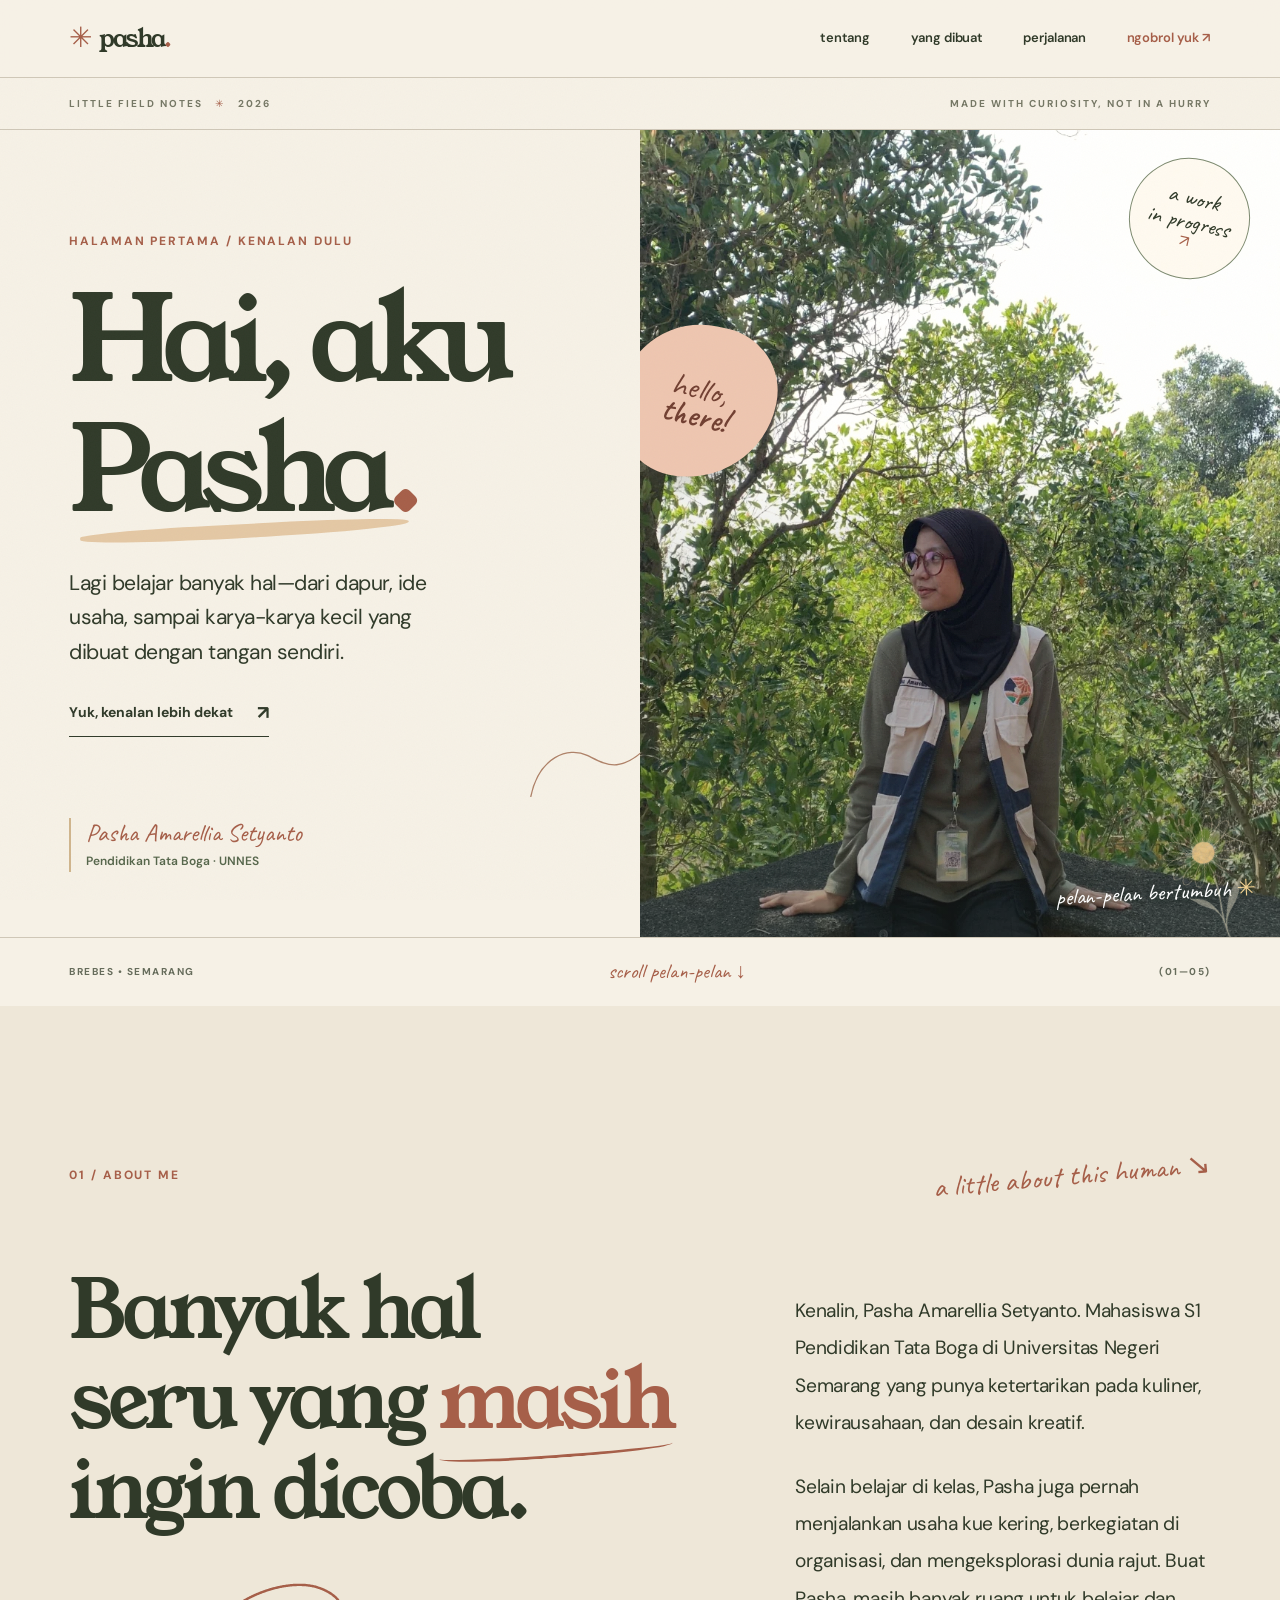
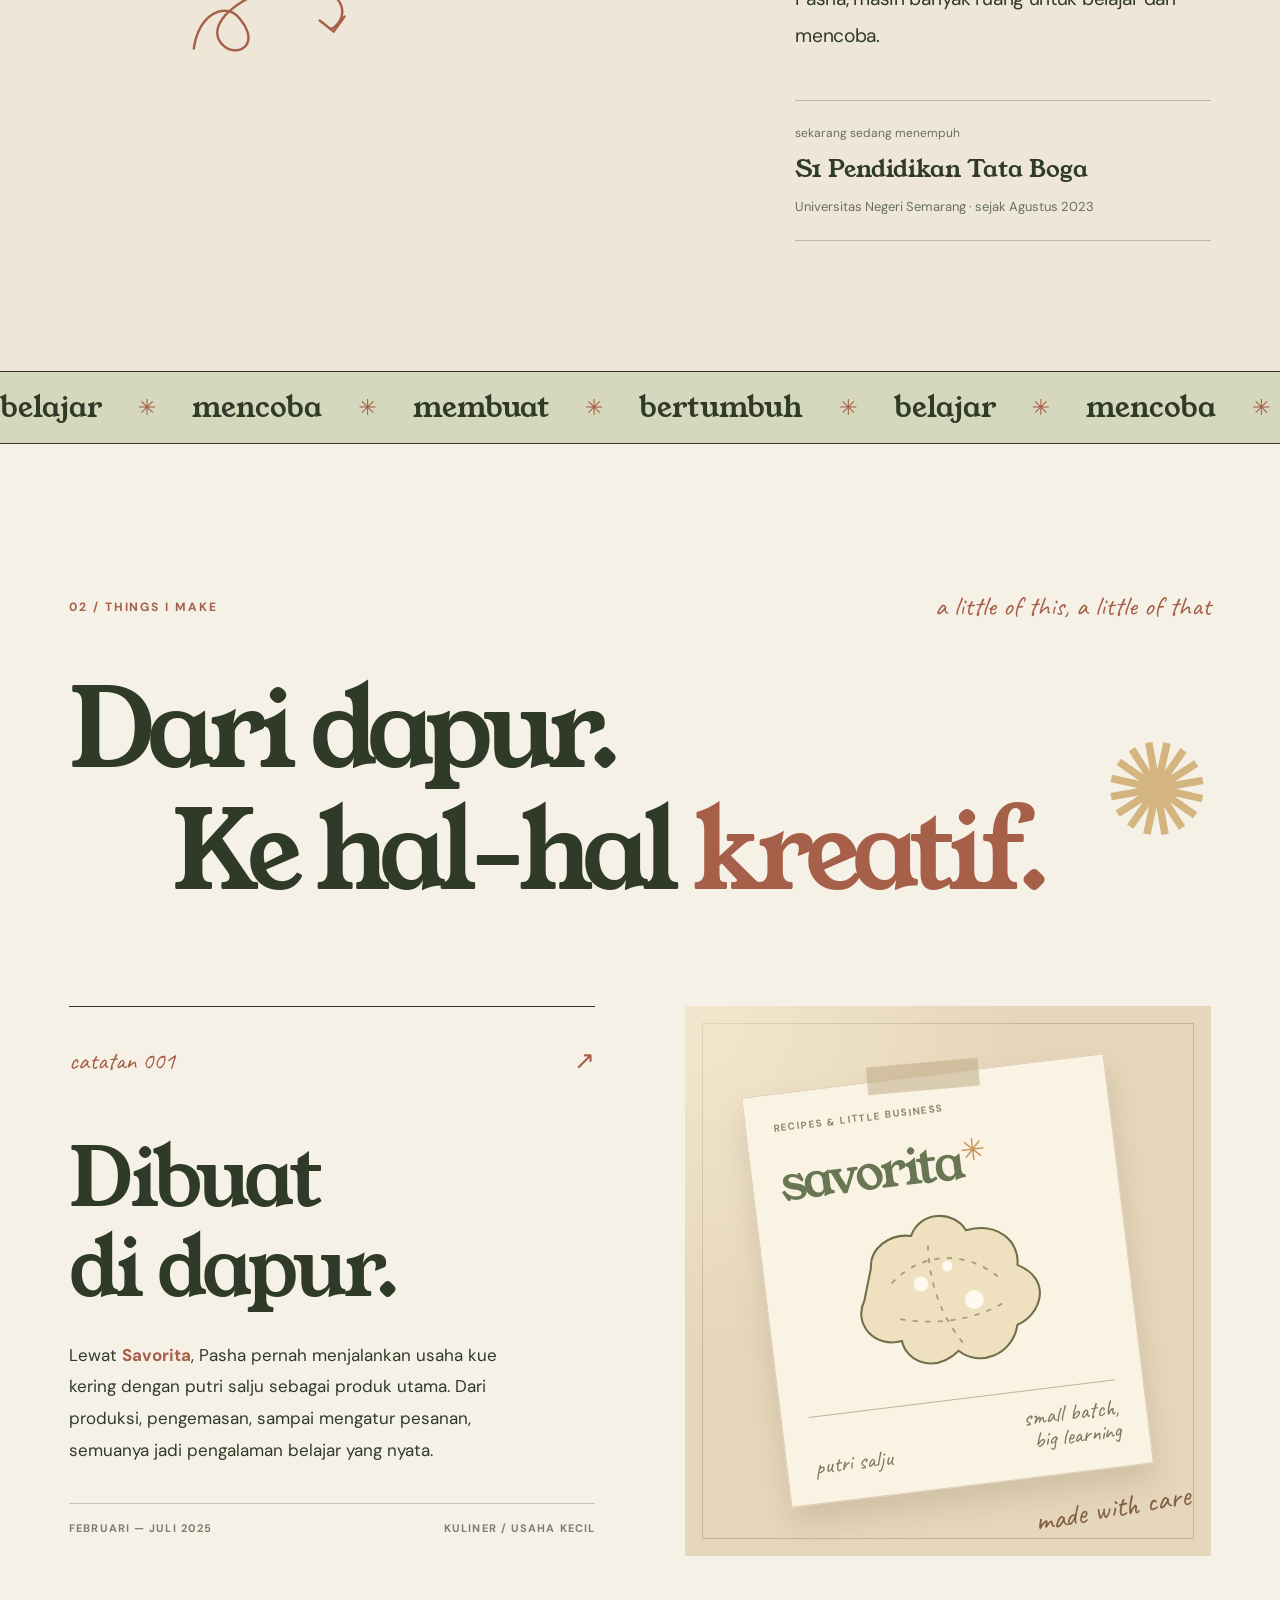
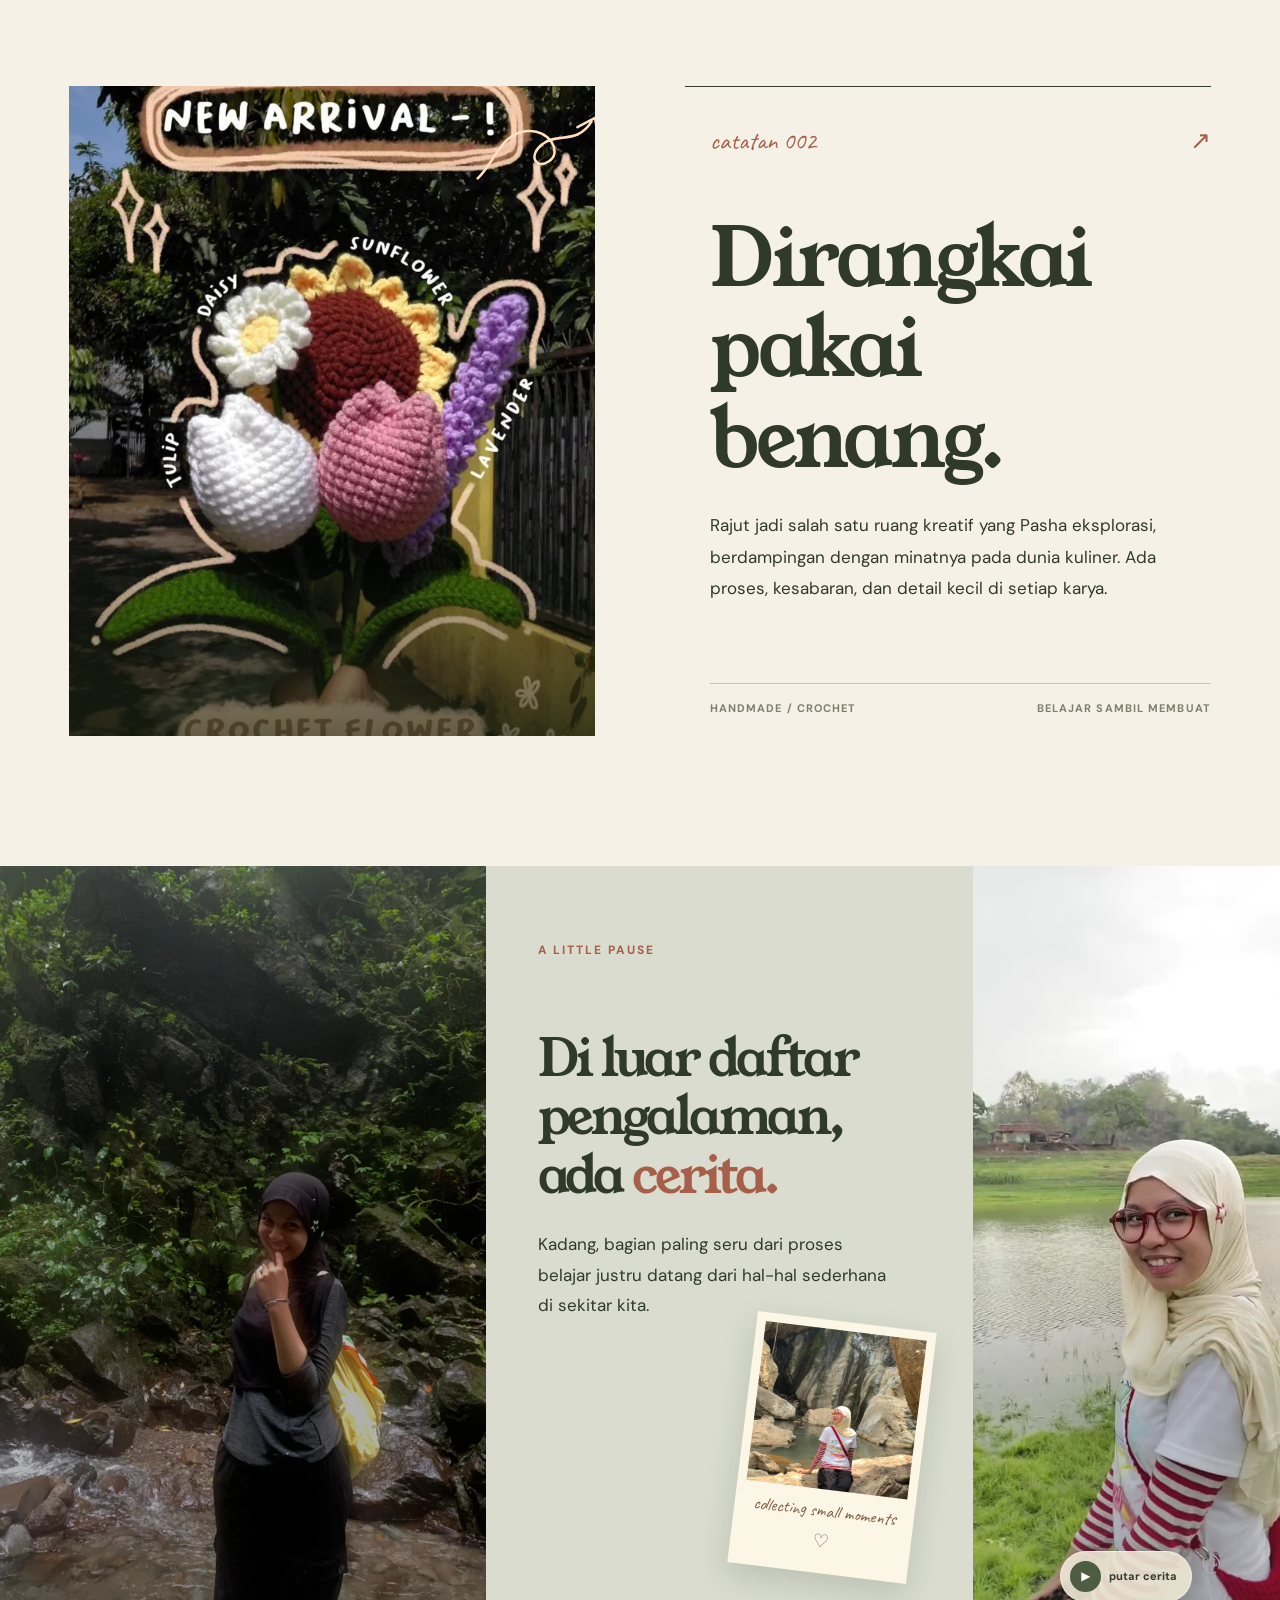
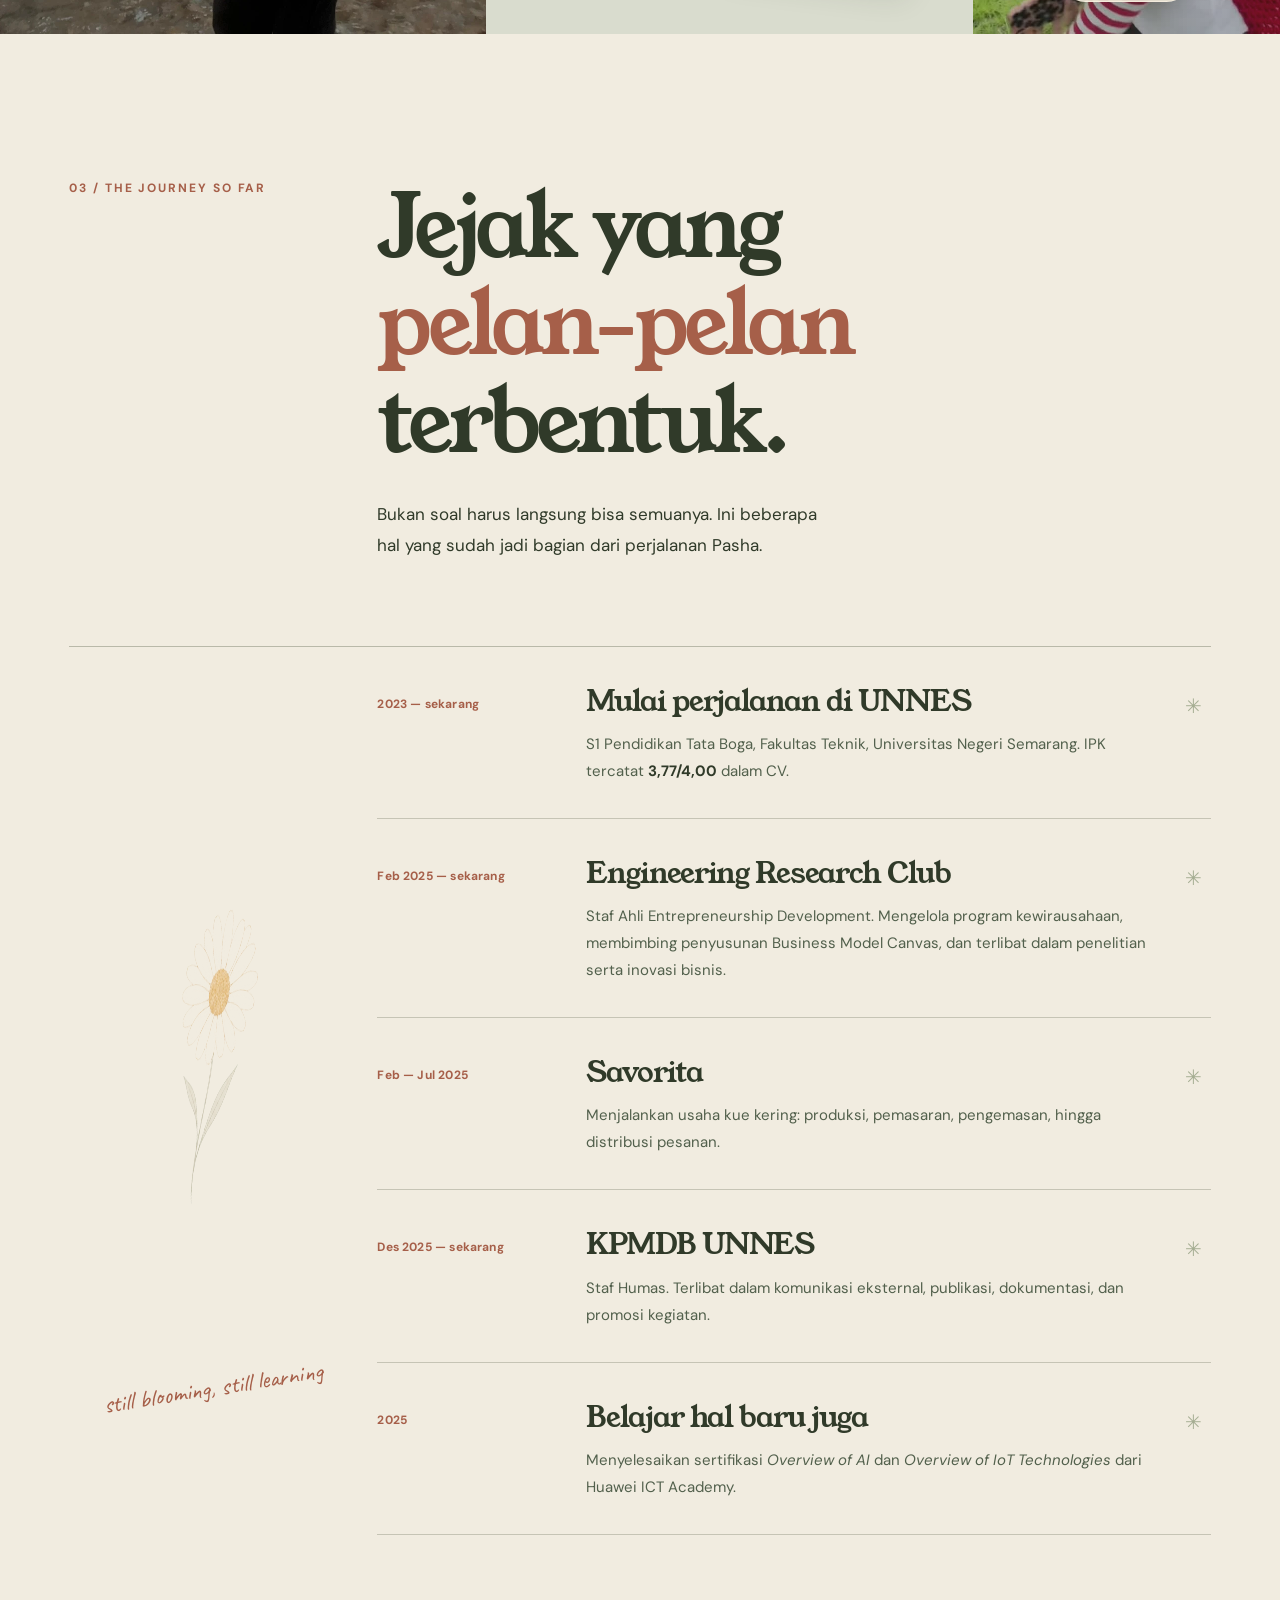
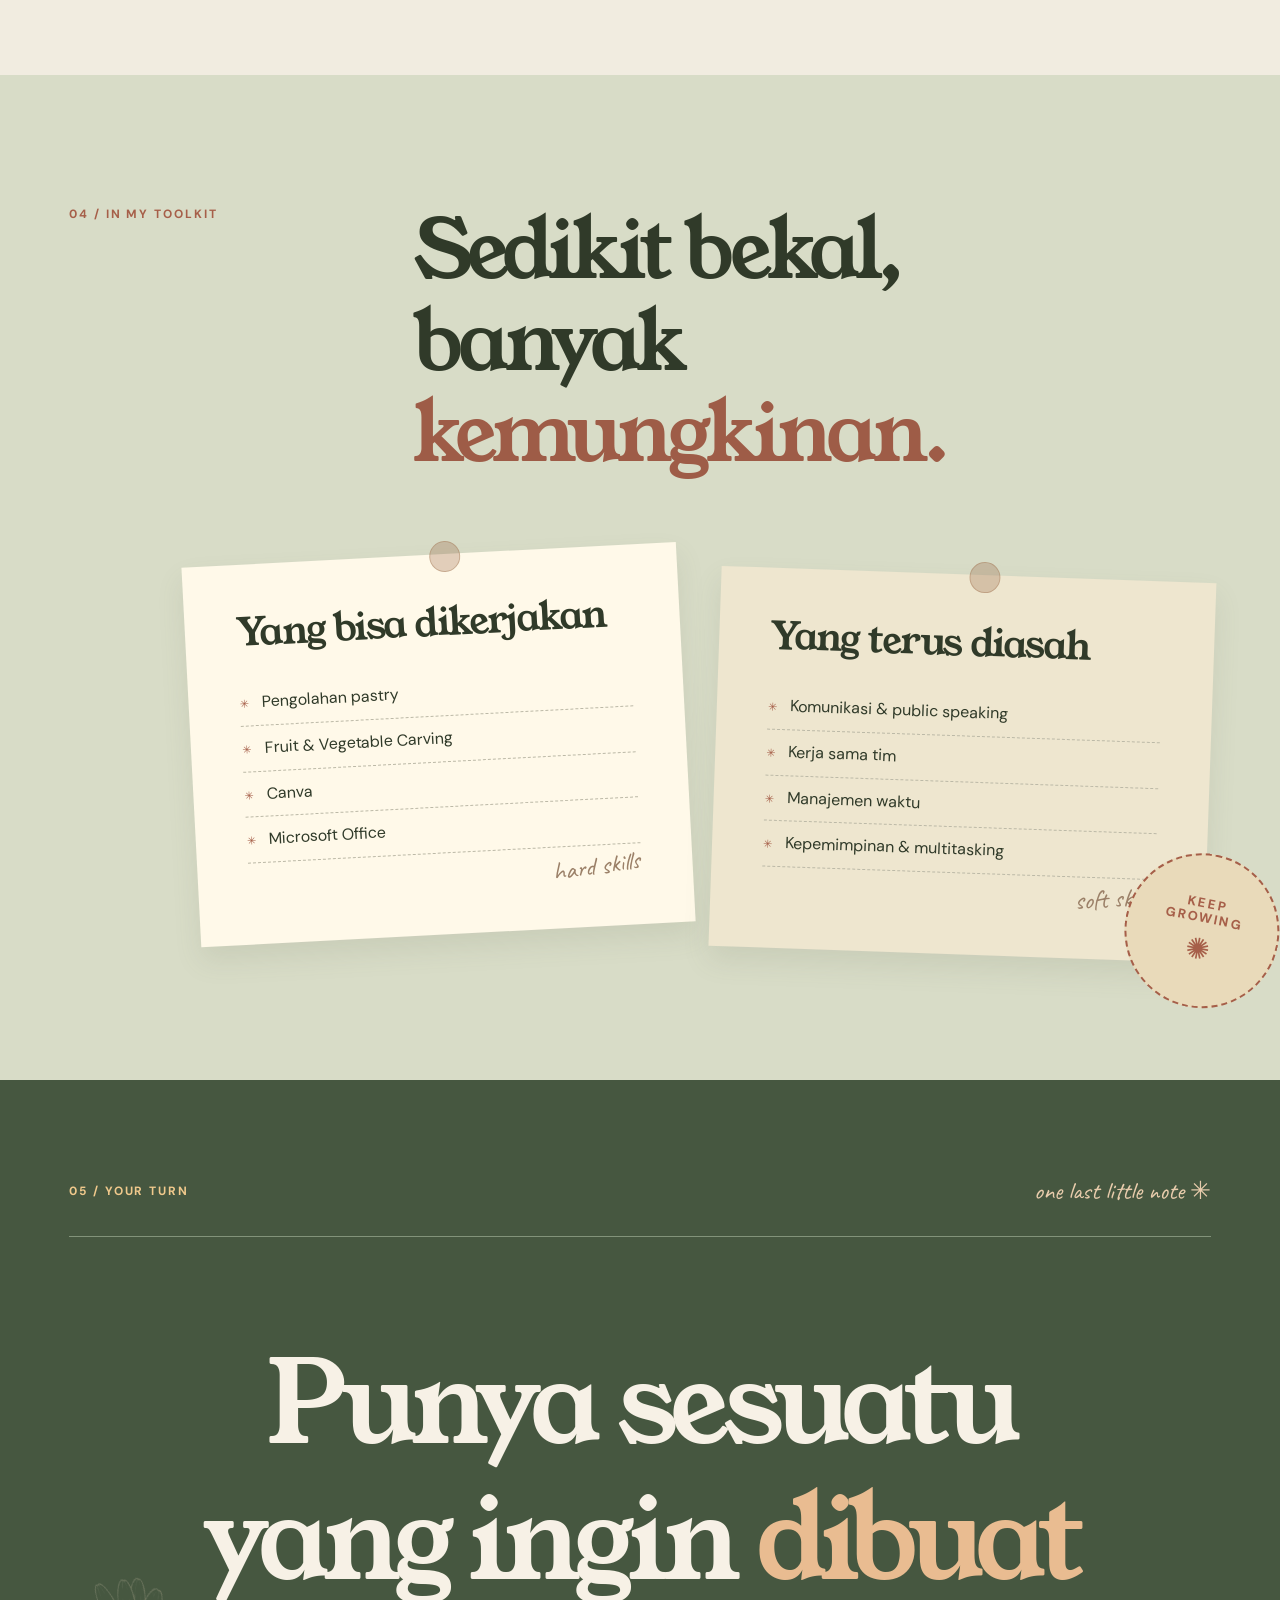
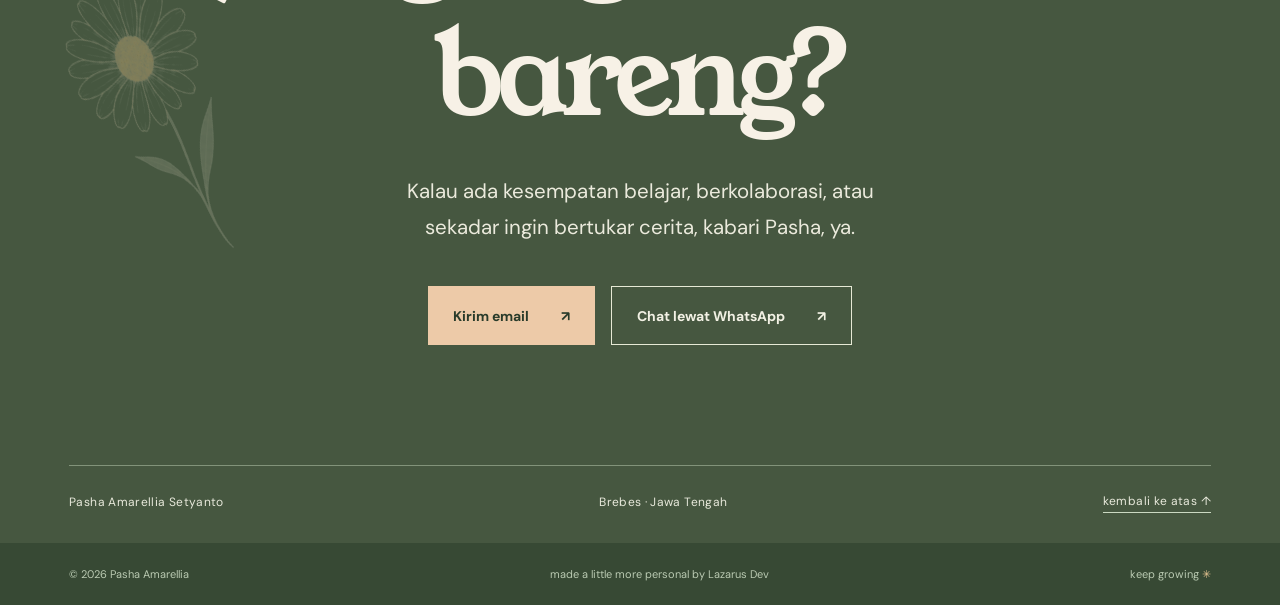
==== index.html @ 39514c0c "feat: Pasha botanical field-notes portfolio with authentic media" ====
<!doctype html>
<html lang="id">
<head>
  <meta charset="utf-8">
  <meta name="viewport" content="width=device-width, initial-scale=1">
  <meta name="theme-color" content="#f6f1e6">
  <meta name="description" content="Pasha Amarellia Setyanto — mahasiswa Pendidikan Tata Boga UNNES, suka mencoba hal baru di dapur, kewirausahaan, dan dunia kreatif. Sebuah portofolio yang tumbuh pelan-pelan.">
  <meta property="og:title" content="Pasha Amarellia — A Little Field Notes">
  <meta property="og:description" content="Catatan kecil dari dapur, benang rajut, dan hal-hal yang terus dipelajari.">
  <meta property="og:image" content="assets/pasha-portrait.webp">
  <title>Pasha Amarellia — A Little Field Notes</title>
  <link rel="icon" href="assets/favicon.svg" type="image/svg+xml">
  <link rel="preconnect" href="https://fonts.googleapis.com">
  <link rel="preconnect" href="https://fonts.gstatic.com" crossorigin>
  <link href="https://fonts.googleapis.com/css2?family=DM+Sans:wght@400;500;600;700&family=Young+Serif&family=Caveat:wght@400;500;600&display=swap" rel="stylesheet">
  <link rel="stylesheet" href="styles.css">
  <script src="app.js" defer></script>
</head>
<body>
  <a class="skip-link" href="#main">Langsung ke isi</a>
  <div class="grain" aria-hidden="true"></div>
  <header class="site-header" id="site-header">
    <a class="wordmark" href="#beranda" aria-label="Pasha Amarellia — ke bagian awal"><span class="wordmark-flower" aria-hidden="true">✳</span> pasha<span class="wordmark-period">.</span></a>
    <nav id="main-navigation" aria-label="Navigasi utama" class="main-nav">
      <a href="#tentang">tentang</a><a href="#karya">yang dibuat</a><a href="#perjalanan">perjalanan</a><a href="#kontak">ngobrol yuk <span aria-hidden="true">↗</span></a>
    </nav>
    <button class="menu-toggle" type="button" aria-label="Buka menu" aria-controls="main-navigation" aria-expanded="false"><span></span><span></span></button>
  </header>

  <main id="main">
    <section class="hero" id="beranda" data-lazarus-section="beranda" aria-labelledby="hero-title">
      <div class="hero-masthead"><span>little field notes <i class="star" aria-hidden="true">✳</i> 2026</span><span>made with curiosity, not in a hurry</span></div>
      <div class="hero-grid">
        <div class="hero-copy">
          <p class="eyebrow" data-lazarus-critical="intro label">halaman pertama / kenalan dulu</p>
          <h1 id="hero-title" data-lazarus-critical="nama Pasha">Hai, aku<br><span class="hero-name">Pasha<span class="hero-dot">.</span></span></h1>
          <p class="hero-lede" data-lazarus-critical="intro">Lagi belajar banyak hal—dari dapur, ide usaha, sampai karya-karya kecil yang dibuat dengan tangan sendiri.</p>
          <a class="text-arrow" href="#tentang">Yuk, kenalan lebih dekat <span aria-hidden="true">↗</span></a>
          <div class="hero-personal"><span class="hero-signature">Pasha Amarellia Setyanto</span><span class="hero-subtitle">Pendidikan Tata Boga · UNNES</span></div>
          <svg class="hero-swoop" viewBox="0 0 260 96" fill="none" aria-hidden="true"><path d="M8 68C45 3 103 1 131 28c27 26 47 55 120 15" stroke="currentColor" stroke-width="2.5" stroke-linecap="round"/><path d="m234 32 18 9-6 19" stroke="currentColor" stroke-width="2.5" stroke-linecap="round" stroke-linejoin="round"/></svg>
        </div>
        <div class="hero-visual">
          <div class="hero-paper-edge" aria-hidden="true"></div>
          <figure class="hero-photo-wrap" data-lazarus-decoration="hero photographic frame"><img class="hero-photo" src="assets/pasha-forest.webp" alt="Pasha berdiri di area hijau dengan tanaman di sekelilingnya" fetchpriority="high" width="864" height="1536"><figcaption>pelan-pelan bertumbuh <span aria-hidden="true">✳</span></figcaption></figure>
          <div class="photo-sticker" aria-hidden="true"><span>hello,</span><strong>there!</strong></div>
          <div class="hero-daisy" data-lazarus-decoration="hero daisy art"><img src="assets/daisy.webp" width="650" height="650" alt=""></div>
          <div class="hero-circle-note" aria-hidden="true">a work<br>in progress <span>↗</span></div>
        </div>
      </div>
      <div class="hero-bottom-line"><span>Brebes • Semarang</span><span>scroll pelan-pelan <span aria-hidden="true">↓</span></span><span>(01—05)</span></div>
    </section>

    <section class="intro-section" id="tentang" data-lazarus-section="tentang" aria-labelledby="intro-title">
      <div class="section-margin"><span class="side-tag">01 / about me</span><span class="hand-note">a little about this human <span aria-hidden="true">↘</span></span></div>
      <div class="intro-layout">
        <div class="intro-lead">
          <h2 id="intro-title" data-lazarus-critical="about headline">Banyak hal<br>seru yang <em>masih</em><br>ingin dicoba.</h2>
          <div class="intro-doodle" aria-hidden="true"><svg viewBox="0 0 195 125"><path d="M18 87C28 48 60 40 72 59c24 36-13 46-24 24C31 49 124 14 167 38c33 18 19 42 5 46" fill="none" stroke="currentColor" stroke-width="2.7" stroke-linecap="round" stroke-dasharray="1 0"/><path d="m161 73 14 14 14-15" fill="none" stroke="currentColor" stroke-width="2.7" stroke-linecap="round"/></svg></div>
        </div>
        <div class="intro-article" data-lazarus-critical="about description"><p>Kenalin, Pasha Amarellia Setyanto. Mahasiswa S1 Pendidikan Tata Boga di Universitas Negeri Semarang yang punya ketertarikan pada kuliner, kewirausahaan, dan desain kreatif.</p><p>Selain belajar di kelas, Pasha juga pernah menjalankan usaha kue kering, berkegiatan di organisasi, dan mengeksplorasi dunia rajut. Buat Pasha, masih banyak ruang untuk belajar dan mencoba.</p><div class="intro-aside"><span>sekarang sedang menempuh</span><strong>S1 Pendidikan Tata Boga</strong><small>Universitas Negeri Semarang · sejak Agustus 2023</small></div></div>
      </div>
      <div class="ticker" aria-hidden="true"><div class="ticker-track"><span>belajar</span><i>✳</i><span>mencoba</span><i>✳</i><span>membuat</span><i>✳</i><span>bertumbuh</span><i>✳</i><span>belajar</span><i>✳</i><span>mencoba</span><i>✳</i><span>membuat</span><i>✳</i><span>bertumbuh</span><i>✳</i></div></div>
    </section>

    <section class="work-section" id="karya" data-lazarus-section="karya" aria-labelledby="work-heading">
      <div class="work-top"><span class="side-tag">02 / things I make</span><p class="work-kicker">a little of this, a little of that</p></div>
      <div class="work-heading-grid"><h2 id="work-heading" data-lazarus-critical="work headline">Dari dapur.<br><span class="to-craft">Ke hal-hal <em>kreatif.</em></span></h2><span class="work-star" aria-hidden="true">✺</span></div>
      <div class="projects">
        <article class="project project-pastry">
          <div class="project-story"><span class="project-kicker">catatan 001 <span aria-hidden="true">↗</span></span><h3>Dibuat<br>di dapur.</h3><p>Lewat <strong>Savorita</strong>, Pasha pernah menjalankan usaha kue kering dengan putri salju sebagai produk utama. Dari produksi, pengemasan, sampai mengatur pesanan, semuanya jadi pengalaman belajar yang nyata.</p><div class="project-meta"><span>Februari — Juli 2025</span><span>Kuliner / usaha kecil</span></div></div>
          <div class="pastry-art" role="img" aria-label="Ilustrasi editorial berupa sketsa kemasan kue dan catatan proses Savorita">
            <div class="paper-scrap"><span class="scrap-label">RECIPES & LITTLE BUSINESS</span><strong>savorita<span>✳</span></strong><div class="scrap-sketch" aria-hidden="true"><svg viewBox="0 0 240 170"><path d="M48 47c1-19 22-31 42-26 11-23 44-20 53 1 31-5 50 17 45 39 32 18 17 50-7 57-8 29-42 36-59 18-25 19-51 5-53-16-26 4-45-21-31-43Z" fill="#efe1bf" stroke="#706f4b" stroke-width="2"/><path d="M66 64c27-24 73-28 107 11M70 99c37 11 77 9 105-6M105 32c-3 31 2 65 22 97" fill="none" stroke="#a59b78" stroke-width="1.7" stroke-dasharray="5 7"/><circle cx="94" cy="68" r="7" fill="#fff9ee"/><circle cx="143" cy="89" r="9" fill="#fff9ee"/><circle cx="121" cy="54" r="5" fill="#fff9ee"/></svg></div><div class="scrap-bottom"><span>putri salju</span><span>small batch,<br>big learning</span></div></div>
            <span class="pastry-hand" aria-hidden="true">made with care</span>
          </div>
        </article>

        <article class="project project-crochet">
          <div class="crochet-scene"><figure><img loading="lazy" src="assets/crochet-bouquet.webp" width="864" height="1536" alt="Buket rajut bunga matahari, tulip, daisy, dan lavender"><figcaption>bunga yang dirajut, bukan dipetik <span aria-hidden="true">✿</span></figcaption></figure><div class="crochet-doodle" aria-hidden="true"><svg viewBox="0 0 160 135"><path d="M16 114c16-23 15-58 46-67 24-8 47 16 32 30-13 13-26-2-11-19 14-17 40-7 51-38" stroke="currentColor" stroke-width="3" stroke-linecap="round" fill="none"/><path d="m119 30 18-15 9 22" stroke="currentColor" stroke-width="3" stroke-linecap="round" fill="none"/></svg></div></div>
          <div class="project-story crochet-story"><span class="project-kicker">catatan 002 <span aria-hidden="true">↗</span></span><h3>Dirangkai<br>pakai benang.</h3><p>Rajut jadi salah satu ruang kreatif yang Pasha eksplorasi, berdampingan dengan minatnya pada dunia kuliner. Ada proses, kesabaran, dan detail kecil di setiap karya.</p><div class="project-meta"><span>Handmade / crochet</span><span>Belajar sambil membuat</span></div></div>
        </article>
      </div>
    </section>

    <section class="moments-section" id="momen" data-lazarus-section="momen" aria-labelledby="moments-title">
      <div class="moment-picture"><img loading="lazy" src="assets/pasha-river.webp" width="1152" height="1536" alt="Pasha duduk di batang pohon di antara bebatuan dan aliran air"></div>
      <div class="moment-note"><span class="side-tag">a little pause</span><h2 id="moments-title" data-lazarus-critical="moments title">Di luar daftar<br>pengalaman,<br>ada <em>cerita.</em></h2><p>Kadang, bagian paling seru dari proses belajar justru datang dari hal-hal sederhana di sekitar kita.</p><div class="moment-polaroid"><img loading="lazy" src="assets/pasha-nature.webp" width="864" height="1536" alt="Pasha duduk di dekat bebatuan dan sungai"><span>collecting small moments ♡</span></div></div>
      <div class="moment-video" data-lazarus-decoration="video montage"><video id="nature-video" muted loop playsinline preload="none" poster="assets/field-notes-poster.jpg" aria-label="Cuplikan video Pasha berjalan di area hijau dekat air"><source src="assets/field-notes.mp4" type="video/mp4">Browser tidak mendukung video.</video><button type="button" class="video-toggle" id="video-toggle" aria-pressed="false"><span class="video-toggle-icon" aria-hidden="true">▶</span><span class="video-toggle-label">putar cerita</span></button></div>
    </section>

    <section class="journey-section" id="perjalanan" data-lazarus-section="perjalanan" aria-labelledby="journey-heading">
      <div class="journey-heading"><span class="side-tag">03 / the journey so far</span><div><h2 id="journey-heading" data-lazarus-critical="journey title">Jejak yang<br><em>pelan-pelan</em> terbentuk.</h2><p>Bukan soal harus langsung bisa semuanya. Ini beberapa hal yang sudah jadi bagian dari perjalanan Pasha.</p></div></div>
      <div class="journey-layout"><aside class="journey-aside"><div class="journey-flower"><img src="assets/daisy.webp" loading="lazy" alt="" width="650" height="650"></div><span class="hand-note">still blooming, still learning</span></aside><div class="journey-ledger">
        <article class="ledger-row"><span class="ledger-when">2023 — sekarang</span><div><h3>Mulai perjalanan di UNNES</h3><p>S1 Pendidikan Tata Boga, Fakultas Teknik, Universitas Negeri Semarang. IPK tercatat <strong>3,77/4,00</strong> dalam CV.</p></div><span class="ledger-mark" aria-hidden="true">✳</span></article>
        <article class="ledger-row"><span class="ledger-when">Feb 2025 — sekarang</span><div><h3>Engineering Research Club</h3><p>Staf Ahli Entrepreneurship Development. Mengelola program kewirausahaan, membimbing penyusunan Business Model Canvas, dan terlibat dalam penelitian serta inovasi bisnis.</p></div><span class="ledger-mark" aria-hidden="true">✳</span></article>
        <article class="ledger-row"><span class="ledger-when">Feb — Jul 2025</span><div><h3>Savorita</h3><p>Menjalankan usaha kue kering: produksi, pemasaran, pengemasan, hingga distribusi pesanan.</p></div><span class="ledger-mark" aria-hidden="true">✳</span></article>
        <article class="ledger-row"><span class="ledger-when">Des 2025 — sekarang</span><div><h3>KPMDB UNNES</h3><p>Staf Humas. Terlibat dalam komunikasi eksternal, publikasi, dokumentasi, dan promosi kegiatan.</p></div><span class="ledger-mark" aria-hidden="true">✳</span></article>
        <article class="ledger-row"><span class="ledger-when">2025</span><div><h3>Belajar hal baru juga</h3><p>Menyelesaikan sertifikasi <em>Overview of AI</em> dan <em>Overview of IoT Technologies</em> dari Huawei ICT Academy.</p></div><span class="ledger-mark" aria-hidden="true">✳</span></article>
      </div></div>
    </section>

    <section class="skills-section" id="kemampuan" data-lazarus-section="kemampuan" aria-labelledby="skills-title"><div class="skills-inner"><div class="skills-header"><span class="side-tag">04 / in my toolkit</span><h2 id="skills-title" data-lazarus-critical="skills title">Sedikit bekal,<br>banyak <em>kemungkinan.</em></h2></div><div class="skills-grid"><div class="skills-sheet skills-sheet-left"><span class="sheet-pin" aria-hidden="true"></span><h3>Yang bisa dikerjakan</h3><ul><li>Pengolahan pastry</li><li>Fruit &amp; Vegetable Carving</li><li>Canva</li><li>Microsoft Office</li></ul><span class="sheet-foot">hard skills</span></div><div class="skills-sheet skills-sheet-right"><span class="sheet-pin" aria-hidden="true"></span><h3>Yang terus diasah</h3><ul><li>Komunikasi &amp; public speaking</li><li>Kerja sama tim</li><li>Manajemen waktu</li><li>Kepemimpinan &amp; multitasking</li></ul><span class="sheet-foot">soft skills</span></div><div class="skills-stamp" aria-hidden="true"><span>KEEP</span><span>GROWING</span><i>✺</i></div></div></div></section>

    <section class="contact-section" id="kontak" data-lazarus-section="kontak" aria-labelledby="contact-title"><div class="contact-inner"><div class="contact-top"><span class="side-tag">05 / your turn</span><span>one last little note <span aria-hidden="true">✳</span></span></div><div class="contact-content"><div class="contact-flower" aria-hidden="true"><img src="assets/daisy.webp" loading="lazy" width="650" height="650" alt=""></div><h2 id="contact-title" data-lazarus-critical="contact title">Punya sesuatu<br>yang ingin <em>dibuat</em><br>bareng?</h2><p>Kalau ada kesempatan belajar, berkolaborasi, atau sekadar ingin bertukar cerita, kabari Pasha, ya.</p><div class="contact-actions"><a class="contact-primary" href="mailto:pashasetyanto@gmail.com?subject=Halo%20Pasha%2C%20yuk%20ngobrol">Kirim email <span aria-hidden="true">↗</span></a><a class="contact-secondary" href="https://wa.me/6283878898223" target="_blank" rel="noopener noreferrer">Chat lewat WhatsApp <span aria-hidden="true">↗</span></a></div></div><div class="contact-bottom"><span>Pasha Amarellia Setyanto</span><span>Brebes · Jawa Tengah</span><a href="#beranda">kembali ke atas ↑</a></div></div></section>
  </main>
  <footer class="site-footer"><span>© 2026 Pasha Amarellia</span><span>made a little more personal by Lazarus Dev</span><span>keep growing <span aria-hidden="true">✳</span></span></footer>
</body>
</html>
---- styles.css ----
:root{--paper:#f6f1e6;--paper-2:#eee5d6;--paper-3:#e5dcc9;--ink:#303a29;--olive:#56664b;--light-olive:#879879;--rust:#a65f49;--blush:#eec6b0;--yellow:#e6c283;--line:#cfc7b7;--cream:#fffaf0;--body:'DM Sans',system-ui,sans-serif;--display:'Young Serif',Georgia,serif;--hand:'Caveat',cursive;--gutter:clamp(22px,5.4vw,94px)}
*{box-sizing:border-box}html{scroll-behavior:smooth;scroll-padding-top:85px}body{margin:0;background:var(--paper);color:var(--ink);font-family:var(--body);font-size:16px;line-height:1.7;-webkit-font-smoothing:antialiased}body,button,a{-webkit-tap-highlight-color:transparent}a{color:inherit;text-decoration:none}button{font:inherit;cursor:pointer}img,svg{max-width:100%}img{display:block}h1,h2,h3,p,figure{margin:0}h1,h2,h3{font-family:var(--display);font-weight:400;line-height:1.12;letter-spacing:-.04em}h2{font-size:clamp(42px,6.7vw,104px)}h3{font-size:clamp(38px,5.4vw,78px)}p{max-width:65ch}::selection{background:#d0b879;color:var(--ink)}:focus-visible{outline:3px solid #a65f49;outline-offset:5px}.skip-link{position:fixed;top:-120px;left:10px;z-index:999;background:#fff;color:#18251c;padding:12px 20px}.skip-link:focus{top:8px}.grain{position:fixed;z-index:50;inset:0;pointer-events:none;opacity:.10;background-image:url("data:image/svg+xml,%3Csvg viewBox='0 0 130 130' xmlns='http://www.w3.org/2000/svg'%3E%3Cfilter id='a'%3E%3CfeTurbulence type='fractalNoise' baseFrequency='.83' numOctaves='3' stitchTiles='stitch'/%3E%3C/filter%3E%3Cpath filter='url(%23a)' d='M0 0h130v130H0z' opacity='.3'/%3E%3C/svg%3E");background-size:135px 135px}.site-header{position:sticky;top:0;z-index:100;height:78px;display:flex;align-items:center;justify-content:space-between;gap:24px;padding:0 var(--gutter);background:rgba(246,241,230,.94);border-bottom:1px solid var(--line);backdrop-filter:blur(14px);transition:height .3s ease,box-shadow .3s ease}.site-header.scrolled{box-shadow:0 8px 28px rgba(36,42,32,.06);height:68px}.wordmark{font-family:var(--display);font-size:25px;line-height:1;letter-spacing:-.08em;white-space:nowrap;display:inline-flex;align-items:center;gap:8px}.wordmark-flower{color:var(--rust);font-family:var(--body);font-size:28px;line-height:.6;display:inline-block;transform-origin:center;transition:transform .6s ease}.wordmark:hover .wordmark-flower{transform:rotate(100deg)}.wordmark-period{color:var(--rust);margin-left:-8px}.main-nav{display:flex;gap:clamp(16px,3vw,43px);align-items:center;font-size:13px;font-weight:600;letter-spacing:-.01em}.main-nav a{position:relative;padding:9px 1px}.main-nav a::after{content:'';position:absolute;bottom:5px;left:0;right:100%;height:1px;background:currentColor;transition:right .3s ease}.main-nav a:hover::after{right:0}.main-nav a:last-child{color:var(--rust)}.menu-toggle{display:none}
.hero{min-height:calc(100svh - 78px);background:var(--paper);display:flex;flex-direction:column;position:relative;overflow:hidden}.hero-masthead{padding:17px var(--gutter);display:flex;justify-content:space-between;gap:20px;border-bottom:1px solid var(--line);font-size:10px;text-transform:uppercase;letter-spacing:.2em;font-weight:700;color:#757764}.star{font-style:normal;color:var(--rust);padding:0 8px}.hero-grid{display:grid;grid-template-columns:50% 50%;flex:1;min-height:680px}.hero-copy{padding:clamp(65px,8vw,115px) 3.2vw 65px var(--gutter);position:relative;display:flex;flex-direction:column;align-items:flex-start;justify-content:center;isolation:isolate}.eyebrow,.side-tag{font-size:12px;line-height:1.5;text-transform:uppercase;letter-spacing:.16em;font-weight:700;color:var(--rust)}.hero-copy h1{font-size:clamp(70px,9.3vw,175px);line-height:1.09;letter-spacing:-.075em;position:relative;margin:26px 0 30px;white-space:nowrap}.hero-name{position:relative;display:inline-block}.hero-name::after{content:'';position:absolute;left:3%;bottom:-2%;height:14px;width:95%;background:#ddb789;border-radius:44% 45% 61% 52%;transform:rotate(-3deg);z-index:-1;opacity:.7}.hero-dot{color:var(--rust)}.hero-lede{font-size:clamp(17px,1.65vw,24px);max-width:390px;line-height:1.63;letter-spacing:-.023em}.text-arrow{font-size:14px;font-weight:700;display:inline-flex;gap:24px;align-items:center;border-bottom:1.5px solid var(--ink);padding:0 0 7px;margin-top:28px;transition:gap .2s,color .2s}.text-arrow:hover{gap:36px;color:var(--rust)}.text-arrow span{font-size:19px}.hero-personal{display:flex;gap:3px;flex-direction:column;margin-top:clamp(60px,9vh,110px);padding-left:15px;border-left:2px solid #d0b58d}.hero-signature{font-family:var(--hand);font-size:25px;line-height:1.2;color:var(--rust)}.hero-subtitle{font-size:12px;color:var(--olive);font-weight:600}.hero-swoop{position:absolute;width:140px;bottom:18%;right:-20px;color:#af8268;z-index:4;transform:rotate(-18deg)}.hero-visual{background:#d7d6b6;position:relative;min-height:650px;isolation:isolate;display:grid;place-items:center;overflow:hidden}.hero-photo-wrap{position:absolute;inset:0;overflow:hidden}.hero-photo{width:100%;height:100%;object-fit:cover;object-position:center 37%;filter:saturate(.84) sepia(.05);transition:transform .9s cubic-bezier(.16,1,.3,1)}.hero-visual:hover .hero-photo{transform:scale(1.035)}.hero-photo-wrap::after{content:'';position:absolute;inset:40% 0 0;background:linear-gradient(transparent,rgba(39,45,32,.43))}.hero-photo-wrap figcaption{position:absolute;z-index:3;right:24px;bottom:25px;color:white;font-family:var(--hand);font-size:23px;transform:rotate(-3deg);text-shadow:0 2px 4px #182b2180;max-width:80%}.hero-photo-wrap figcaption span{color:#f3d190}.photo-sticker{position:absolute;z-index:3;left:-20px;top:24%;width:155px;height:155px;display:flex;align-items:center;justify-content:center;flex-direction:column;border-radius:54% 42% 60% 43%;background:var(--blush);transform:rotate(12deg);box-shadow:0 13px 20px rgba(35,44,27,.18);font-family:var(--hand);font-size:33px;line-height:.8;color:#713f31}.photo-sticker strong{font-weight:600}.hero-daisy{position:absolute;z-index:3;right:-78px;bottom:-85px;width:clamp(180px,23vw,360px);aspect-ratio:1;transform:rotate(-18deg);filter:contrast(1.1);opacity:.95}.hero-daisy img{width:100%;height:100%;object-fit:cover;border-radius:50%}.hero-circle-note{position:absolute;z-index:3;right:30px;top:28px;color:var(--ink);border:1.5px solid #7d8a6f;background:rgba(255,250,237,.84);border-radius:50%;width:121px;height:121px;display:flex;justify-content:center;align-items:center;flex-direction:column;text-align:center;font-family:var(--hand);font-size:23px;line-height:1.04;transform:rotate(13deg);text-shadow:none}.hero-circle-note span{color:var(--rust);font-family:var(--body);font-size:16px}.hero-bottom-line{border-top:1px solid var(--line);padding:16px var(--gutter);display:flex;justify-content:space-between;gap:15px;align-items:center;font-size:10px;letter-spacing:.15em;text-transform:uppercase;color:#666c5b;font-weight:700}.hero-bottom-line span:nth-child(2){font-family:var(--hand);text-transform:none;font-size:21px;letter-spacing:0;color:var(--rust);font-weight:400}
.intro-section{padding:145px var(--gutter) 0;background:#eee7d8;overflow:hidden}.section-margin{display:flex;justify-content:space-between;align-items:center;margin-bottom:66px}.hand-note{font-family:var(--hand);font-size:29px;color:var(--rust);transform:rotate(-5deg)}.intro-layout{display:grid;grid-template-columns:minmax(0,1.2fr) minmax(330px,.8fr);gap:clamp(45px,8vw,150px);align-items:start;padding-bottom:130px}.intro-lead{position:relative}.intro-lead h2{font-size:clamp(53px,6.3vw,110px);letter-spacing:-.055em}.intro-lead h2 em{font-style:normal;color:var(--rust);position:relative}.intro-lead h2 em:after{content:'';position:absolute;height:11px;bottom:0;left:0;right:0;border-bottom:3px solid var(--rust);border-radius:50%;transform:rotate(-4deg)}.intro-doodle{width:175px;margin:25px 0 0 17%;color:var(--rust);transform:rotate(-7deg)}.intro-article{padding-top:26px}.intro-article p{font-size:clamp(17px,1.5vw,21px);line-height:1.95;letter-spacing:-.015em;margin:0 0 26px}.intro-aside{margin-top:45px;border-top:1px solid #bdb8a5;border-bottom:1px solid #bdb8a5;padding:22px 0;display:flex;flex-direction:column;gap:6px}.intro-aside span,.intro-aside small{font-size:12px;color:#69705e}.intro-aside strong{font-family:var(--display);font-weight:400;font-size:24px}.intro-aside small{font-size:13px}.ticker{border-top:1.5px solid var(--ink);border-bottom:1.5px solid var(--ink);margin:0 calc(-1*var(--gutter));height:73px;background:#d6d8bd;overflow:hidden;display:flex;align-items:center}.ticker-track{display:flex;gap:36px;align-items:center;width:max-content;white-space:nowrap;animation:ticker 30s linear infinite}.ticker-track span{font-family:var(--display);font-size:29px}.ticker-track i{font-size:22px;color:var(--rust);font-style:normal}@keyframes ticker{to{transform:translateX(-50%)}}
.work-section{background:var(--paper);padding:140px var(--gutter) 130px}.work-top{display:flex;justify-content:space-between;align-items:center;gap:24px}.work-kicker{font-family:var(--hand);font-size:27px;color:var(--rust)}.work-heading-grid{display:flex;justify-content:space-between;gap:30px;align-items:center;margin:40px 0 92px}.work-heading-grid h2{font-size:clamp(58px,8.5vw,144px);letter-spacing:-.065em}.work-heading-grid h2 em{color:var(--rust);font-style:normal}.to-craft{padding-left:clamp(0px,8vw,145px)}.work-star{font-size:clamp(70px,10vw,170px);font-weight:300;line-height:1;color:#d4b580;transform:rotate(-10deg)}.projects{display:flex;flex-direction:column;gap:130px}.project{display:grid;grid-template-columns:1fr 1fr;gap:clamp(44px,7vw,120px);align-items:center}.project-story{align-self:stretch;min-height:470px;padding:33px 0 19px;border-top:1px solid var(--ink);display:flex;flex-direction:column}.project-kicker{font-family:var(--hand);font-size:25px;color:var(--rust);display:flex;justify-content:space-between}.project-story h3{font-size:clamp(50px,6.3vw,105px);margin-top:52px;line-height:1.12}.project-story p{margin-top:25px;font-size:clamp(17px,1.32vw,20px);line-height:1.86;max-width:470px}.project-story p strong{color:var(--rust)}.project-meta{margin-top:auto;display:flex;align-items:end;justify-content:space-between;gap:15px;border-top:1px solid #c9c3b4;padding-top:16px;font-size:11px;line-height:1.5;font-weight:700;text-transform:uppercase;letter-spacing:.1em;color:#7b806e}.pastry-art{min-height:550px;background:#e6d6ba;position:relative;display:grid;place-items:center;overflow:hidden;isolation:isolate}.pastry-art::before{content:'';position:absolute;inset:17px;border:1px solid rgba(94,86,63,.25)}.pastry-art::after{content:'';position:absolute;inset:0;background:radial-gradient(ellipse at top left,rgba(255,248,227,.5),transparent 45%)}.paper-scrap{position:relative;z-index:1;width:min(75%,365px);min-height:410px;background:#faf3e4;padding:25px 27px;transform:rotate(-7deg);box-shadow:0 16px 30px rgba(89,72,52,.16);border:1px solid #dbceb3;display:flex;flex-direction:column}.paper-scrap::before{content:'';width:112px;height:28px;position:absolute;top:-14px;left:50%;transform:translateX(-50%) rotate(2deg);background:rgba(187,166,128,.5)}.scrap-label{font-size:10px;font-weight:700;letter-spacing:.15em;color:#938368}.paper-scrap strong{font-family:var(--display);font-size:50px;color:#687653;font-weight:400;line-height:1.1;letter-spacing:-.065em;margin-top:20px}.paper-scrap strong span{color:#c59757;font-family:var(--body);font-size:30px;vertical-align:top}.scrap-sketch{flex:1;margin:18px auto 4px;width:100%;max-width:250px}.scrap-bottom{border-top:1px solid #beb49e;padding-top:15px;display:flex;justify-content:space-between;align-items:end;gap:15px;font-family:var(--hand);font-size:23px;line-height:1;color:#7a795c}.scrap-bottom span:last-child{text-align:right}.pastry-hand{position:absolute;z-index:3;bottom:22px;right:20px;font-family:var(--hand);font-size:30px;color:#815e47;transform:rotate(-10deg)}.project-crochet{grid-template-columns:1fr 1fr}.crochet-scene{height:650px;background:#d8d7aa;position:relative;overflow:hidden}.crochet-scene figure{width:100%;height:100%;position:relative}.crochet-scene img{width:100%;height:100%;object-fit:cover;object-position:center 42%}.crochet-scene figure::after{content:'';position:absolute;inset:65% 0 0;background:linear-gradient(transparent,rgba(22,31,13,.66))}.crochet-scene figcaption{position:absolute;z-index:2;bottom:22px;left:26px;right:26px;font-family:var(--hand);font-size:30px;line-height:1.1;color:#fff5e4;transform:rotate(-3deg)}.crochet-doodle{position:absolute;top:8px;right:-9px;width:135px;height:135px;color:#ffdfbd;z-index:3;transform:rotate(12deg)}.crochet-story{padding-left:25px}
.moments-section{background:#d9dcce;display:grid;grid-template-columns:38% 38% 24%;min-height:710px;overflow:hidden}.moment-picture{position:relative;min-height:700px}.moment-picture img{width:100%;height:100%;object-fit:cover;object-position:center 50%}.moment-note{padding:75px clamp(20px,4vw,75px) 60px;position:relative;display:flex;flex-direction:column}.moment-note h2{margin:70px 0 24px;font-size:clamp(42px,4.1vw,79px);letter-spacing:-.06em}.moment-note h2 em{font-style:normal;color:var(--rust)}.moment-note p{font-size:17px;max-width:360px;line-height:1.8}.moment-polaroid{width:180px;margin-top:auto;margin-left:auto;transform:rotate(7deg);background:#fcf6e6;padding:9px 9px 17px;box-shadow:0 12px 30px #3544382b}.moment-polaroid img{width:100%;height:160px;object-fit:cover;object-position:center 34%}.moment-polaroid span{display:block;text-align:center;margin-top:6px;font-family:var(--hand);font-size:18px;color:#836047}.moment-video{background:var(--olive);position:relative;overflow:hidden;min-height:700px}.moment-video video{height:100%;width:100%;object-fit:cover;object-position:center;filter:saturate(.85)}.moment-video:after{content:'';position:absolute;inset:40% 0 0;pointer-events:none;background:linear-gradient(transparent,#19271c52)}.video-toggle{position:absolute;z-index:3;bottom:32px;left:50%;transform:translateX(-50%);width:max-content;max-width:calc(100% - 18px);display:flex;gap:8px;align-items:center;padding:9px 14px 9px 9px;border:1px solid #fff7e899;border-radius:100px;background:#ede6d5e8;color:#2e3b2e;font-size:11px;line-height:1.2;font-weight:700;box-shadow:0 4px 17px #1b241b30}.video-toggle-icon{display:grid;place-items:center;background:#4d5d41;color:#fff;width:31px;height:31px;border-radius:50%;font-size:12px}
.journey-section{padding:145px var(--gutter) 140px;background:#f1ece0}.journey-heading{display:grid;grid-template-columns:27% 73%;border-bottom:1px solid #b9b9a9;padding-bottom:85px;gap:0}.journey-heading>div h2{font-size:clamp(48px,6.8vw,108px);max-width:950px;letter-spacing:-.055em}.journey-heading em{font-style:normal;color:var(--rust)}.journey-heading p{font-size:17px;line-height:1.8;max-width:440px;margin-top:28px}.journey-layout{display:grid;grid-template-columns:27% 73%}.journey-aside{padding:70px 20px 0 0;display:flex;flex-direction:column;align-items:center}.journey-flower{width:min(100%,260px);transform:rotate(8deg);mix-blend-mode:normal}.journey-flower img{width:100%}.journey-aside .hand-note{font-size:25px;text-align:center;transform:rotate(-9deg)}.journey-ledger{border-top:0}.ledger-row{display:grid;grid-template-columns:170px 1fr 26px;gap:clamp(14px,3vw,42px);padding:35px 0 33px;border-bottom:1px solid #c6c4b5}.ledger-when{font-size:12px;letter-spacing:.015em;color:var(--rust);font-weight:700;padding-top:12px}.ledger-row h3{font-size:clamp(22px,2.3vw,37px);letter-spacing:-.035em;line-height:1.3}.ledger-row p{font-size:15px;line-height:1.8;color:#52604c;margin-top:11px;max-width:690px}.ledger-row p strong{color:var(--ink)}.ledger-mark{font-size:20px;color:#a5ad92;align-self:start;padding-top:7px}
.skills-section{background:#d8dcc7;padding:130px var(--gutter) 150px;overflow:hidden}.skills-inner{max-width:1460px;margin:auto}.skills-header{display:grid;grid-template-columns:28% 1fr;gap:24px;align-items:start;margin-bottom:70px}.skills-header h2{font-size:clamp(48px,6.4vw,98px);letter-spacing:-.06em}.skills-header em{font-style:normal;color:#9e5c47}.skills-grid{display:grid;grid-template-columns:1fr 1fr;gap:30px;position:relative;max-width:1020px;margin-left:auto;transform:rotate(-1deg)}.skills-sheet{position:relative;padding:47px clamp(30px,4vw,58px) 25px;min-height:380px;box-shadow:0 14px 27px #68705520;display:flex;flex-direction:column}.skills-sheet-left{background:#fff9e9;transform:rotate(-2deg)}.skills-sheet-right{background:#eee6cf;transform:rotate(3deg) translateY(29px)}.skills-sheet h3{font-family:var(--display);font-size:clamp(26px,3vw,42px);margin-bottom:26px}.skills-sheet ul{list-style:none;padding:0;margin:0}.skills-sheet li{font-size:16px;padding:10px 0;border-bottom:1px dashed #bcb9a7;line-height:1.55}.skills-sheet li::before{content:'✳';font-size:11px;color:var(--rust);margin-right:13px}.sheet-pin{position:absolute;width:31px;height:31px;background:rgba(149,93,61,.27);border:1px solid #a9805e77;left:50%;top:-13px;border-radius:50%}.sheet-foot{margin-top:auto;text-align:right;color:#9b8068;font-family:var(--hand);font-size:26px;transform:rotate(-5deg)}.skills-stamp{position:absolute;right:-65px;bottom:-87px;width:155px;height:155px;border-radius:50%;border:2px dashed var(--rust);color:var(--rust);display:flex;align-items:center;justify-content:center;flex-direction:column;gap:0;transform:rotate(12deg);font-size:13px;line-height:1.2;font-weight:800;letter-spacing:.14em;background:#e9daba}.skills-stamp i{font-size:29px;font-style:normal;margin-top:6px}
.contact-section{background:#465740;color:#f7f1e6;padding:90px var(--gutter) 0;overflow:hidden}.contact-inner{max-width:1520px;margin:auto}.contact-top{display:flex;justify-content:space-between;align-items:center;border-bottom:1px solid #82937a;padding-bottom:23px;gap:20px}.contact-top .side-tag{color:#f0c98c}.contact-top>span:last-child{font-family:var(--hand);color:#e8ccac;font-size:25px}.contact-content{position:relative;padding:100px 0 120px;text-align:center;display:flex;flex-direction:column;align-items:center}.contact-content h2{font-size:clamp(57px,9vw,152px);line-height:1.18;letter-spacing:-.06em;position:relative;z-index:2}.contact-content h2 em{font-style:normal;color:#e9bc91}.contact-content p{position:relative;z-index:2;margin:30px auto 40px;max-width:530px;font-size:clamp(17px,1.6vw,22px);line-height:1.75;color:#ebeadc}.contact-actions{position:relative;z-index:2;display:flex;align-items:center;justify-content:center;gap:16px;flex-wrap:wrap}.contact-actions a{min-height:59px;display:inline-flex;align-items:center;justify-content:space-between;gap:32px;padding:17px 25px;line-height:1.3;font-weight:700;font-size:14px;transition:transform .2s,background .2s,color .2s}.contact-actions a:hover{transform:translateY(-3px)}.contact-primary{background:#edcaa8;color:#293b2a}.contact-secondary{border:1px solid #e6e9d5;color:#f2f1e4}.contact-secondary:hover{background:#edcaa8;color:#293b2a}.contact-flower{position:absolute;z-index:0;width:clamp(260px,37vw,580px);left:-13%;top:17%;transform:rotate(-27deg);opacity:.38;mix-blend-mode:normal;pointer-events:none}.contact-flower img{width:100%;border-radius:50%}.contact-bottom{border-top:1px solid #82937a;padding:25px 0 30px;display:flex;justify-content:space-between;align-items:center;gap:25px;font-size:12px;letter-spacing:.03em;color:#e8e9db}.contact-bottom a{border-bottom:1px solid #cbd9c2}.site-footer{background:#374934;padding:22px var(--gutter);display:flex;justify-content:space-between;gap:20px;color:#bacab2;font-size:11px}.site-footer span:last-child span{color:#e7c592}
@media(max-width:1200px){.hero-copy h1{font-size:clamp(68px,9.3vw,130px)}.hero-grid{min-height:610px}.hero-visual{min-height:610px}.photo-sticker{left:-35px;width:130px;height:130px;font-size:29px}.intro-layout{gap:60px}.work-heading-grid h2{font-size:clamp(55px,8vw,110px)}.moment-polaroid{width:155px}.moment-note{padding:55px 30px}.moment-note h2{margin-top:40px}.journey-heading{grid-template-columns:23% 77%}.journey-layout{grid-template-columns:23% 77%}.ledger-row{grid-template-columns:140px 1fr 20px}.skills-stamp{right:-25px;bottom:-110px}}
@media(max-width:900px){:root{--gutter:clamp(20px,5vw,45px)}.site-header{height:70px}.hero-grid{grid-template-columns:52% 48%;min-height:570px}.hero-copy{padding:45px 22px 40px var(--gutter)}.hero-copy h1{font-size:clamp(59px,9.3vw,86px);margin-bottom:20px}.hero-lede{font-size:17px}.hero-personal{margin-top:45px}.hero-visual{min-height:600px}.hero-daisy{width:220px;right:-65px;bottom:-65px}.hero-circle-note{width:95px;height:95px;right:15px;top:18px;font-size:18px}.hero-swoop{display:none}.intro-section{padding-top:95px}.intro-layout{grid-template-columns:1fr 1fr;gap:35px;padding-bottom:95px}.intro-lead h2{font-size:clamp(42px,6.1vw,68px)}.intro-article p{font-size:16px}.intro-aside strong{font-size:21px}.work-section{padding-top:100px}.project{gap:25px}.project-story{min-height:500px}.project-story h3{font-size:clamp(43px,6vw,70px)}.project-story p{font-size:16px}.pastry-art{min-height:500px}.crochet-scene{height:580px}.moments-section{grid-template-columns:47% 53%}.moment-picture{min-height:620px}.moment-note{min-height:620px;padding:65px 40px}.moment-note h2{font-size:clamp(47px,6vw,76px)}.moment-video{grid-column:1 / -1;min-height:450px;max-height:540px;display:flex;justify-content:center;background:#8b9b72}.moment-video video{width:100%;height:100%;object-fit:cover;object-position:center 38%}.video-toggle{bottom:25px}.journey-section{padding-top:110px}.skills-section{padding-top:110px}.skills-grid{max-width:820px}.skills-stamp{width:115px;height:115px;right:-10px;bottom:-100px;font-size:10px}}
@media(max-width:700px){:root{--gutter:22px}html{scroll-padding-top:67px}.site-header,.site-header.scrolled{height:64px}.wordmark{font-size:22px}.wordmark-flower{font-size:25px}.menu-toggle{display:flex;flex-direction:column;justify-content:center;gap:6px;border:0;background:transparent;width:44px;height:44px;align-items:center;z-index:3}.menu-toggle span{width:22px;height:2px;background:var(--ink);transition:transform .3s,opacity .3s}.site-header.menu-open .menu-toggle span:first-child{transform:translateY(4px) rotate(45deg)}.site-header.menu-open .menu-toggle span:last-child{transform:translateY(-4px) rotate(-45deg)}.main-nav{position:absolute;left:0;right:0;top:64px;padding:22px var(--gutter) 32px;background:var(--paper);border-bottom:1px solid var(--line);display:none;flex-direction:column;gap:0;align-items:stretch;box-shadow:0 19px 25px #1e281021}.site-header.menu-open .main-nav{display:flex}.main-nav a{font-size:18px;padding:13px 0;border-bottom:1px solid var(--line)}.main-nav a::after{display:none}.hero{min-height:0}.hero-masthead{padding:11px var(--gutter)}.hero-masthead span:last-child{display:none}.hero-grid{display:flex;flex-direction:column;min-height:unset}.hero-copy{min-height:520px;padding:50px var(--gutter) 45px;justify-content:start}.hero-copy h1{font-size:clamp(70px,16vw,120px);margin:30px 0 22px}.hero-lede{font-size:17px;max-width:460px}.hero-personal{margin-top:47px}.hero-visual{min-height:570px;height:125vw;max-height:720px}.hero-photo{object-position:center 36%}.photo-sticker{left:12px;top:13%;width:110px;height:110px;font-size:26px}.hero-daisy{width:200px;right:-54px;bottom:-52px}.hero-circle-note{right:15px;top:15px}.hero-bottom-line{font-size:9px;padding:14px var(--gutter)}.hero-bottom-line span:last-child{display:none}.hero-bottom-line span:nth-child(2){font-size:18px}.intro-section{padding:86px var(--gutter) 0}.section-margin{margin-bottom:45px}.hand-note{font-size:23px}.intro-layout{display:block;padding-bottom:80px}.intro-lead h2{font-size:clamp(49px,10vw,80px)}.intro-doodle{width:120px;margin:5px 0 -6px auto}.intro-article{padding:14px 0 0}.intro-article p{font-size:17px;line-height:1.8}.intro-aside{margin-top:35px}.ticker{height:65px}.ticker-track{gap:24px}.ticker-track span{font-size:23px}.work-section{padding:95px var(--gutter) 95px}.work-kicker{font-size:21px;text-align:right}.work-heading-grid{margin:32px 0 60px}.work-heading-grid h2{font-size:clamp(46px,10.4vw,74px)}.to-craft{padding-left:0}.work-star{font-size:55px}.projects{gap:90px}.project{display:flex;flex-direction:column;gap:30px}.project-story{min-height:0;width:100%;padding-top:15px}.project-story h3{margin-top:24px;font-size:clamp(50px,10.5vw,78px)}.project-story p{margin-top:20px;font-size:17px}.project-meta{margin-top:32px}.pastry-art{width:100%;min-height:510px}.project-crochet{flex-direction:column}.crochet-scene{width:100%;height:620px;order:0}.crochet-story{padding-left:0;order:1}.moments-section{display:flex;flex-direction:column}.moment-picture{height:580px;min-height:580px}.moment-picture img{object-position:center 48%}.moment-note{min-height:510px;padding:65px var(--gutter) 40px}.moment-note h2{margin:33px 0 22px;font-size:clamp(48px,10vw,75px)}.moment-note p{max-width:410px}.moment-polaroid{position:absolute;right:28px;bottom:15px;width:120px;margin:0;transform:rotate(9deg)}.moment-polaroid img{height:105px}.moment-polaroid span{font-size:13px}.moment-video{min-height:550px;height:550px;display:block;max-height:none}.moment-video video{object-fit:cover;object-position:center 35%}.journey-section{padding:90px var(--gutter) 110px}.journey-heading{display:block;padding-bottom:54px}.journey-heading>div{margin-top:35px}.journey-heading>div h2{font-size:clamp(48px,10vw,78px)}.journey-heading p{margin-top:25px;font-size:16px}.journey-layout{display:flex;flex-direction:column}.journey-aside{display:none}.ledger-row{grid-template-columns:105px 1fr;gap:15px;padding:28px 0}.ledger-when{font-size:11px;padding-top:5px}.ledger-row h3{font-size:clamp(21px,5vw,30px)}.ledger-row p{font-size:14px}.ledger-mark{display:none}.skills-section{padding:90px var(--gutter) 145px}.skills-header{display:block;margin-bottom:42px}.skills-header h2{font-size:clamp(48px,9.2vw,80px);margin-top:24px}.skills-grid{display:flex;flex-direction:column;gap:25px;max-width:430px;margin:auto;transform:none}.skills-sheet{min-height:315px;padding:42px 31px 22px}.skills-sheet-left{transform:rotate(-2deg)}.skills-sheet-right{transform:rotate(2deg) translateX(5px)}.skills-stamp{right:-14px;bottom:-118px;width:112px;height:112px}.contact-section{padding:66px var(--gutter) 0}.contact-top>span:last-child{font-size:20px}.contact-content{padding:100px 0 110px}.contact-content h2{font-size:clamp(51px,11.4vw,85px)}.contact-content p{font-size:17px}.contact-flower{width:330px;left:-40%;top:8%}.contact-bottom{flex-wrap:wrap;font-size:11px}.contact-bottom span:nth-child(2){display:none}.site-footer{flex-wrap:wrap;font-size:10px}.site-footer span:nth-child(2){order:3;width:100%}}
@media(max-width:390px){:root{--gutter:18px}.hero-copy{min-height:505px}.hero-copy h1{font-size:clamp(61px,16vw,79px)}.hero-lede{font-size:16px}.hero-visual{min-height:480px}.hero-bottom-line span:nth-child(2){font-size:16px}.work-heading-grid h2{font-size:clamp(43px,10.4vw,53px)}.work-star{font-size:40px}.pastry-art{min-height:465px}.paper-scrap{min-height:360px;width:82%;padding:25px}.paper-scrap strong{font-size:42px}.crochet-scene{height:540px}.moment-note{min-height:485px}.moment-note h2{font-size:46px}.moment-polaroid{width:104px}.contact-content h2{font-size:clamp(43px,11.2vw,60px)}.contact-actions{flex-direction:column;width:100%;align-items:stretch}.contact-actions a{width:100%}.ledger-row{grid-template-columns:1fr;gap:7px;padding:24px 0}.ledger-when{padding-top:0}}
@media(max-height:520px) and (min-width:701px){.hero-grid{min-height:560px}.hero-visual{min-height:560px}.hero-copy{padding-top:35px;padding-bottom:35px}.hero-copy h1{margin:16px 0;font-size:clamp(58px,8.2vw,99px)}.hero-personal{margin-top:30px}}
@media(prefers-reduced-motion:reduce){html{scroll-behavior:auto}.ticker-track{animation:none;transform:none}*,*::before,*::after{transition-duration:.01ms!important;animation-duration:.01ms!important;scroll-behavior:auto!important}.hero-photo{transform:none!important}}
@supports not (backdrop-filter:blur(1px)){.site-header{background:var(--paper)}}

/* The uploaded crochet poster already contains its own headline and labels. Avoid double typesetting over them. */
.crochet-scene figcaption{position:absolute;width:1px;height:1px;padding:0;margin:-1px;overflow:hidden;clip-path:inset(50%);white-space:nowrap;border:0}
@media(max-width:700px){.crochet-scene{height:auto;aspect-ratio:9/16}.crochet-scene img{object-fit:contain}}
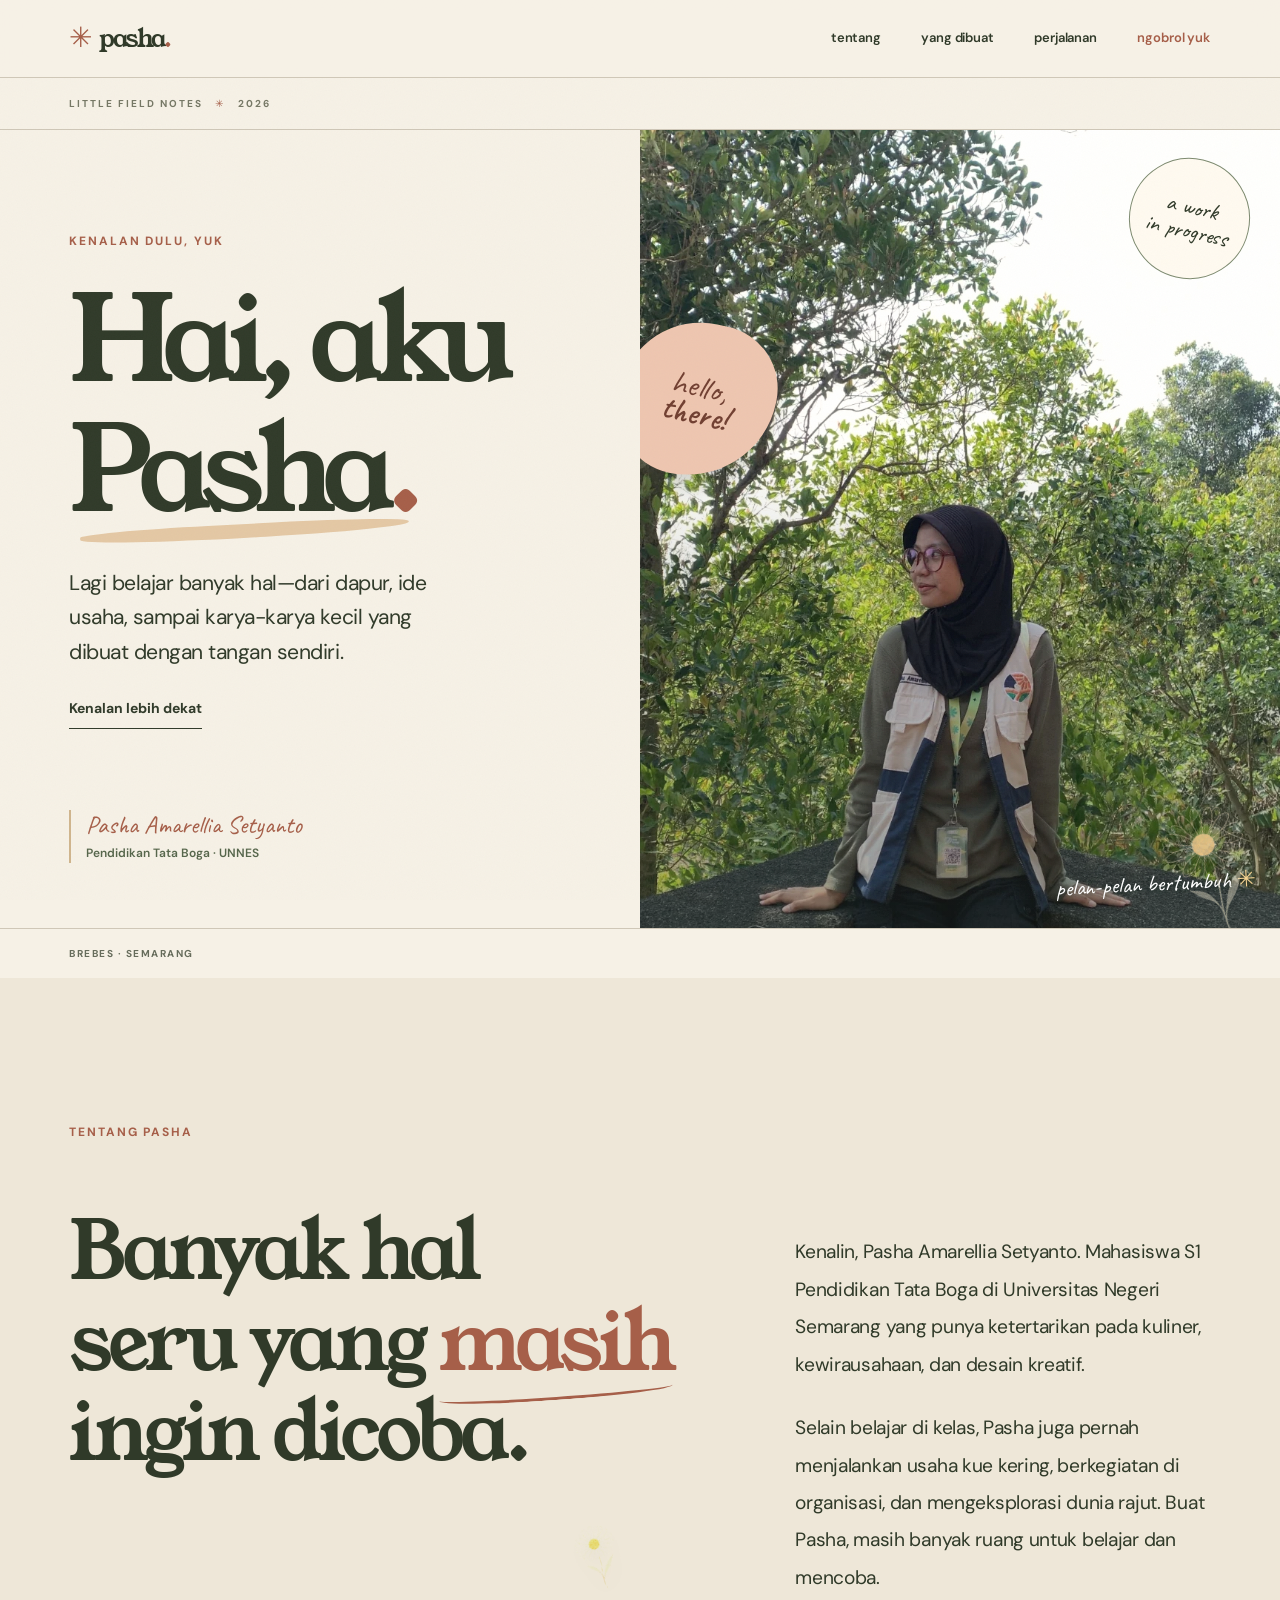
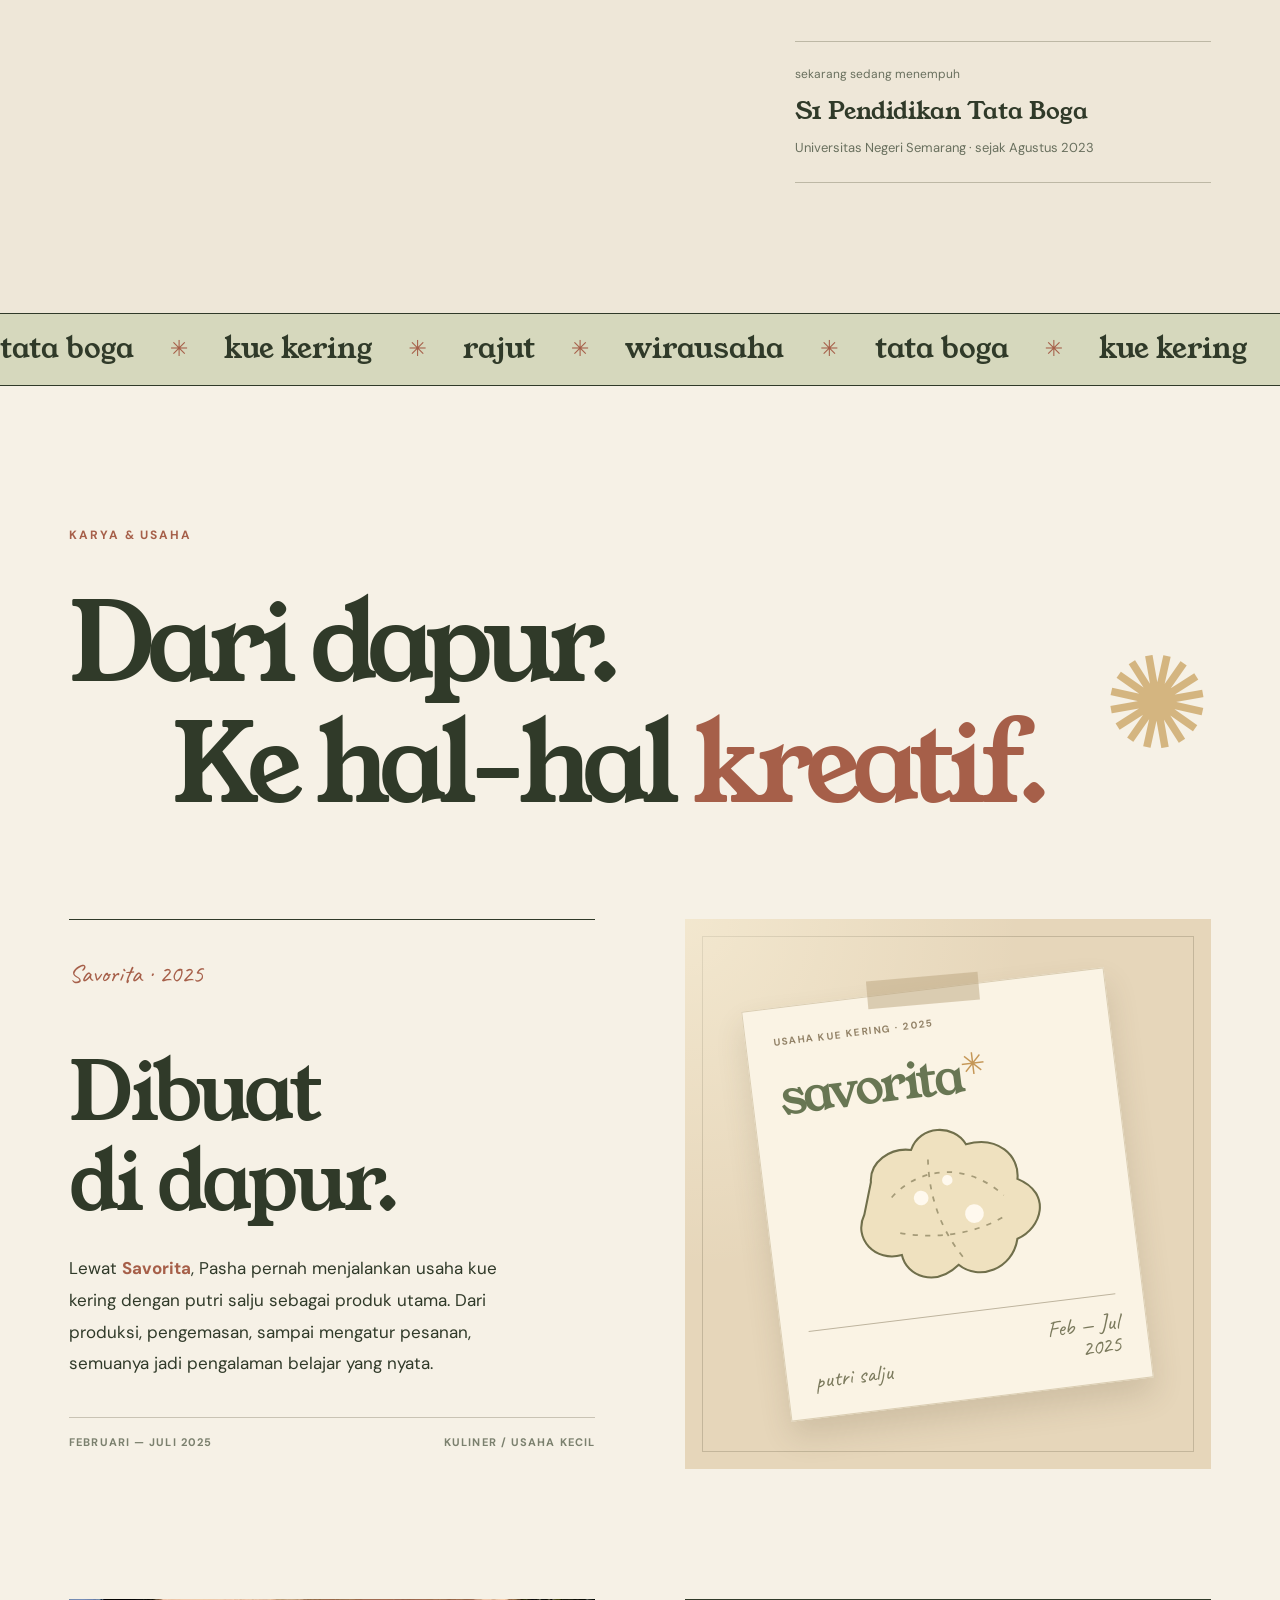
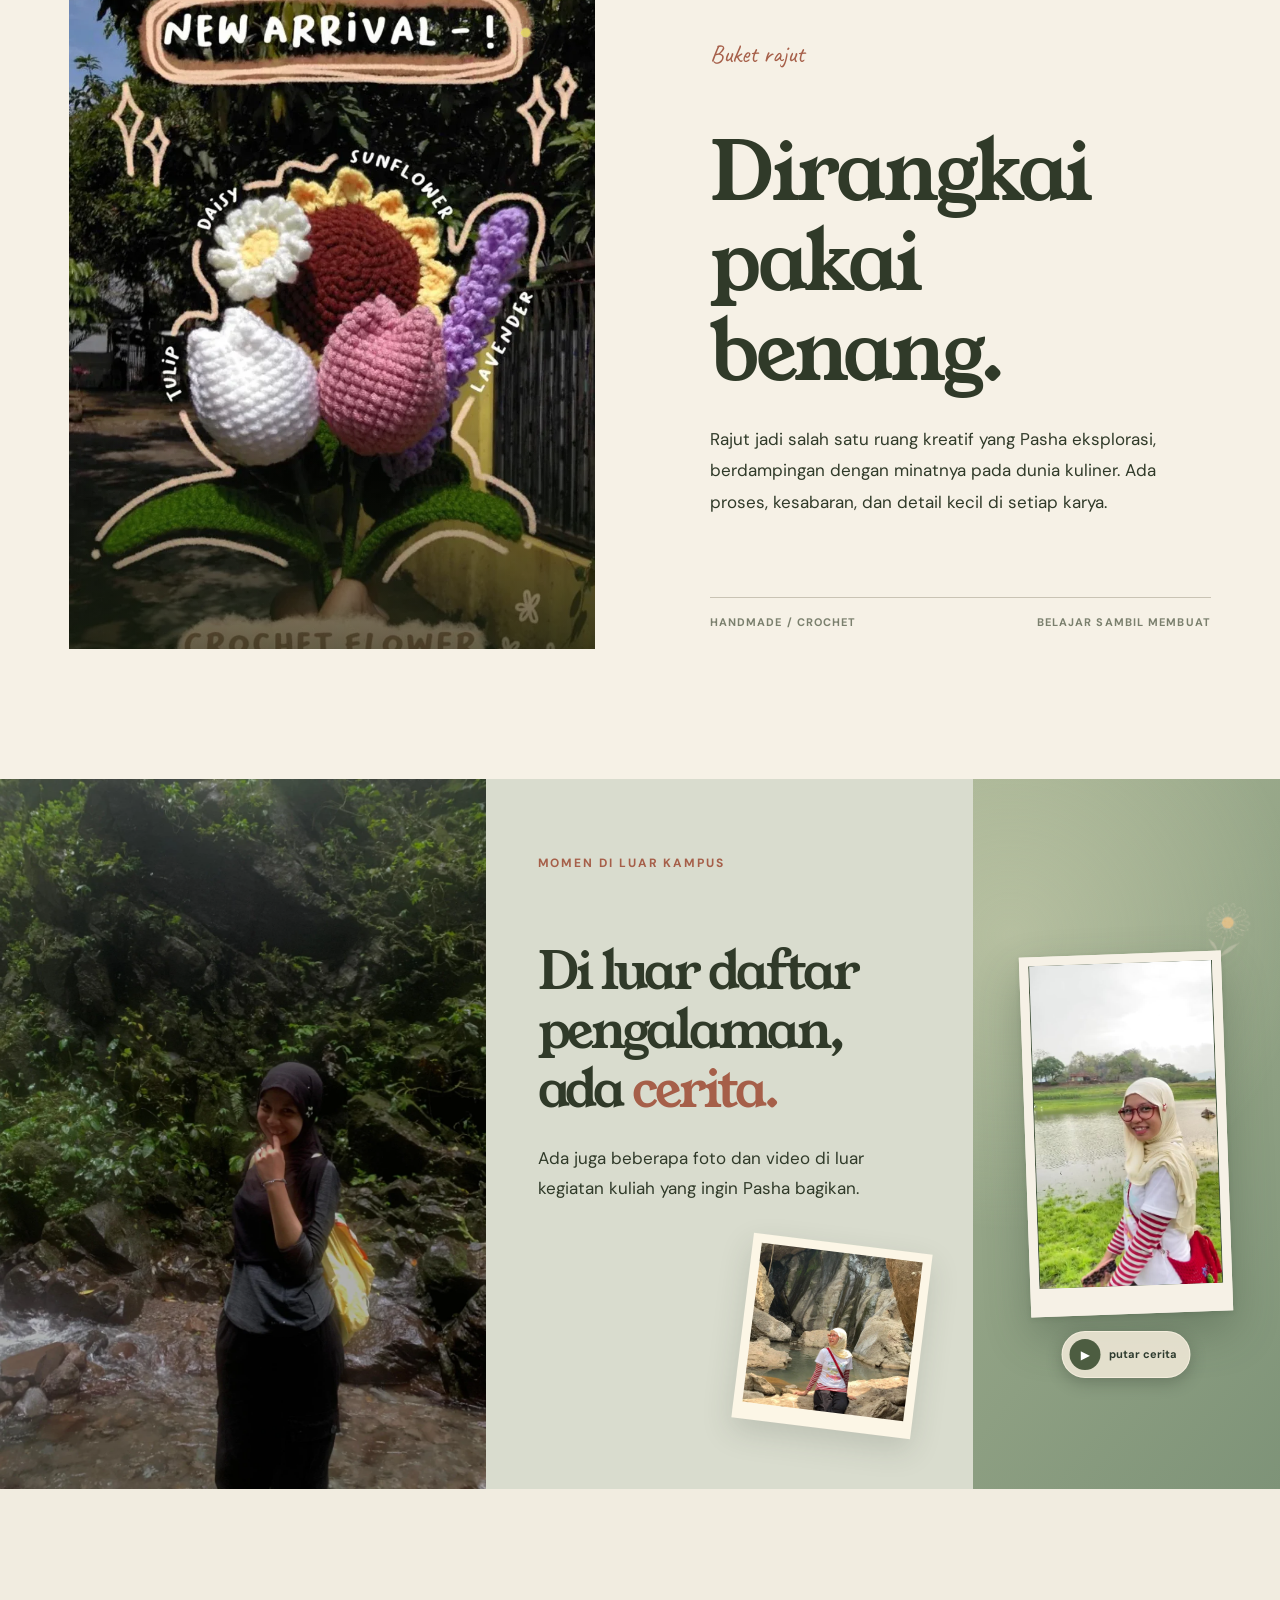
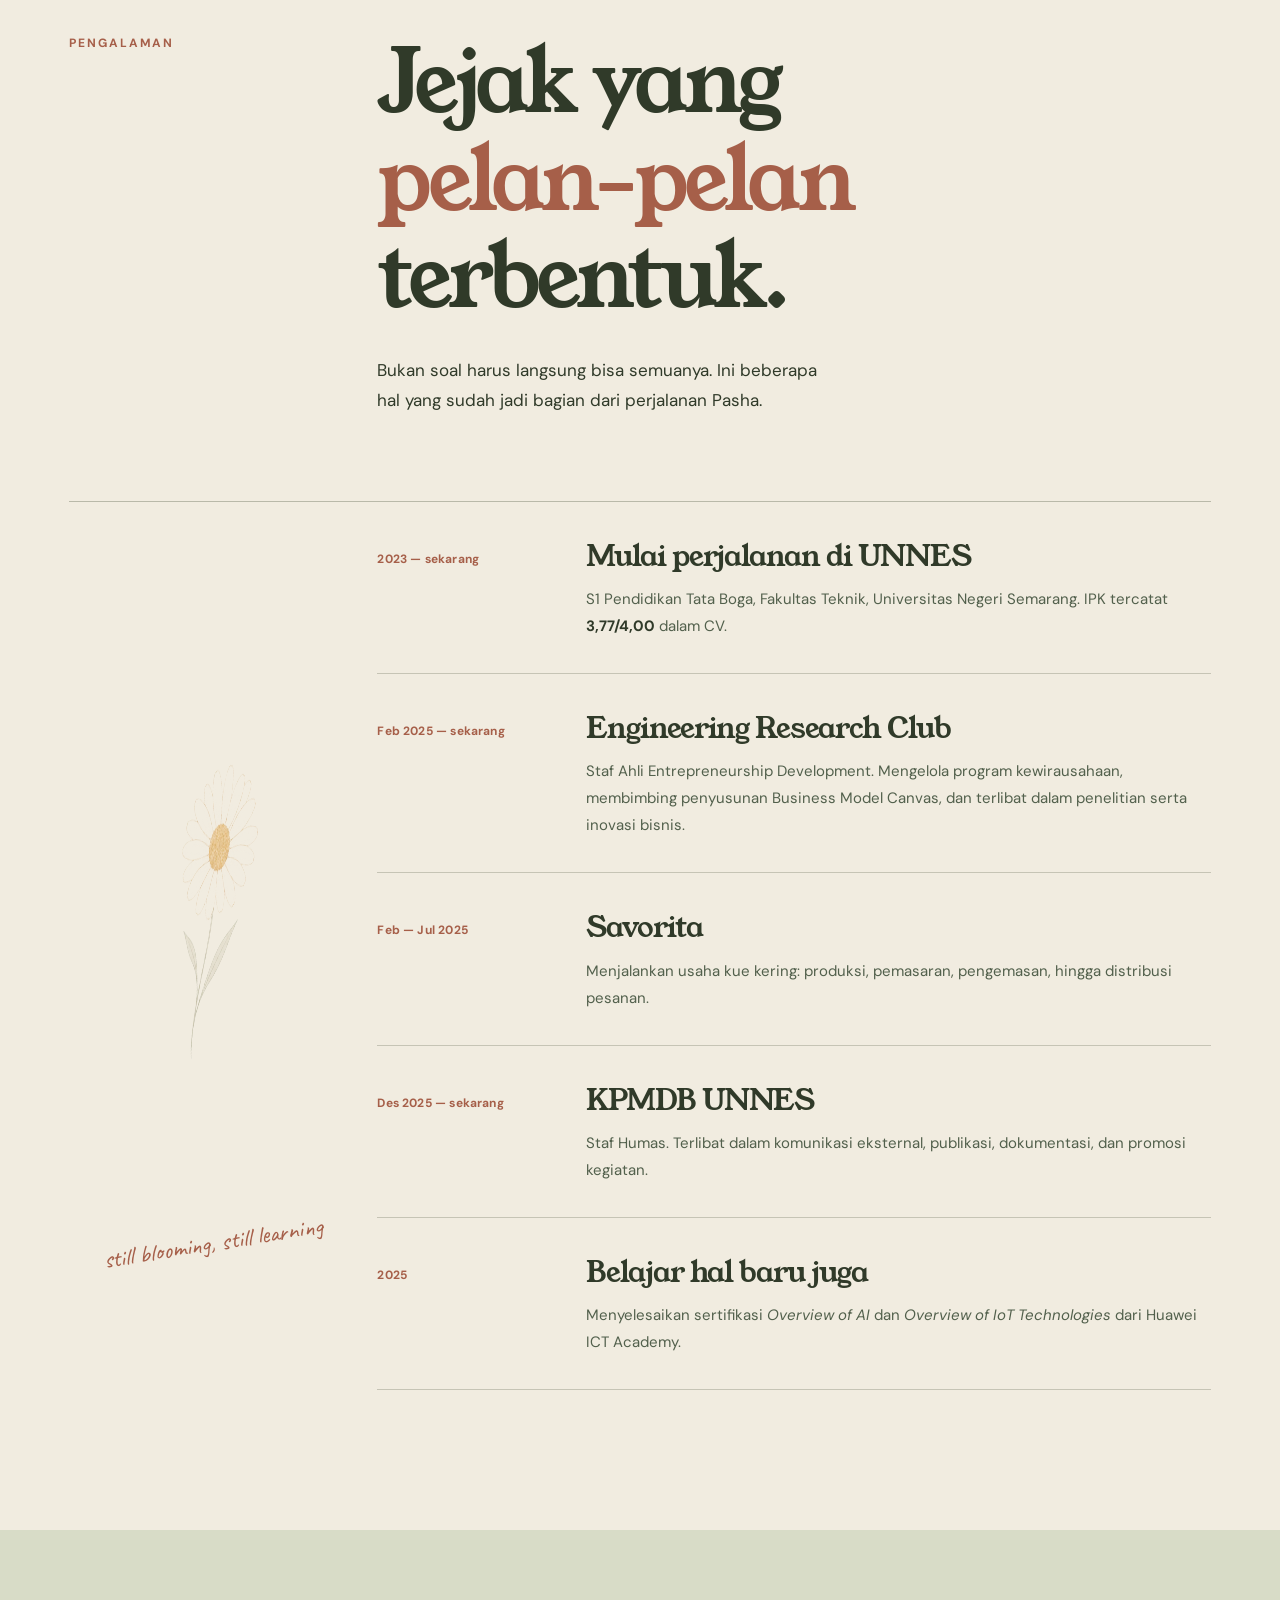
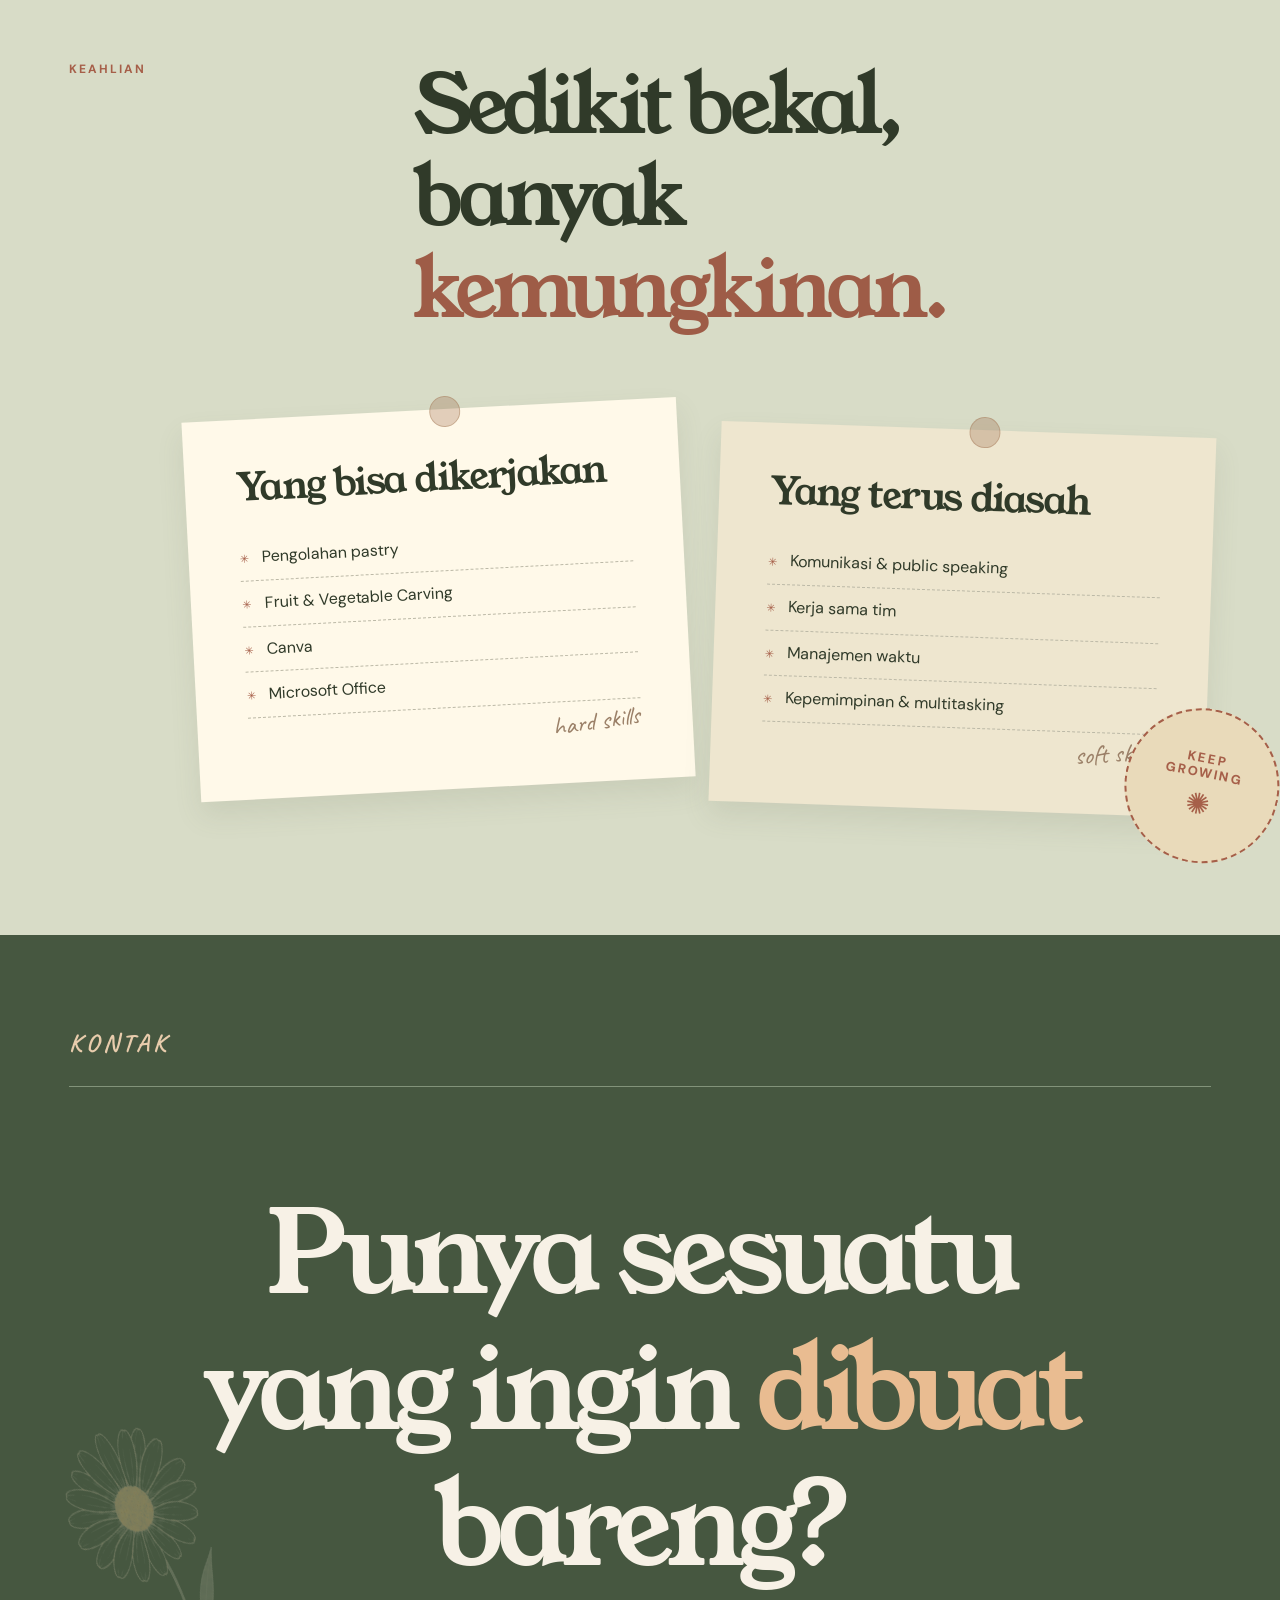
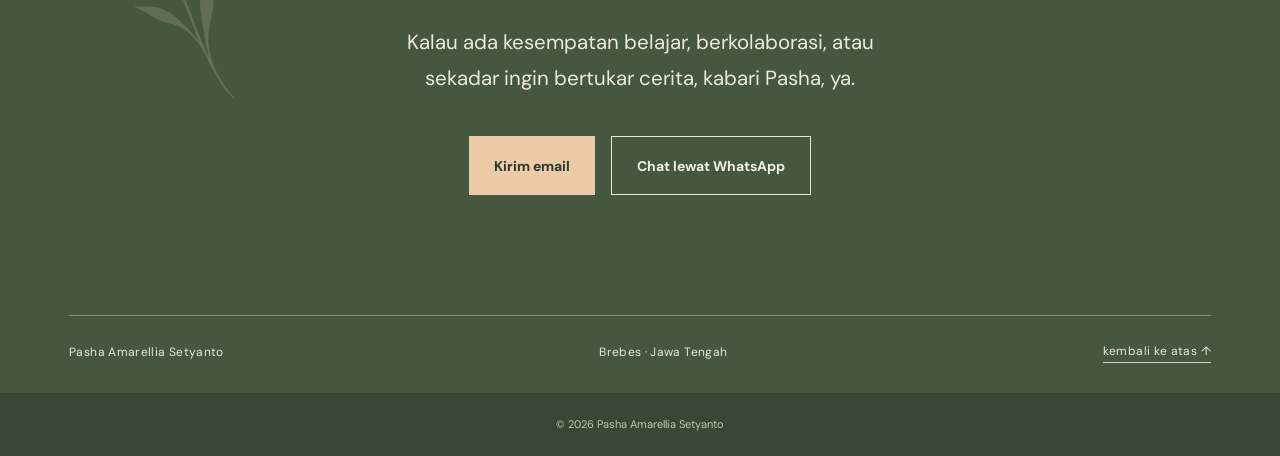
==== commit 9c30b12a: "Polish Pasha portfolio: purposeful copy, native-scale video and floral details" ====
--- a/index.html
+++ b/index.html
@@ -22,86 +22,86 @@
   <header class="site-header" id="site-header">
     <a class="wordmark" href="#beranda" aria-label="Pasha Amarellia — ke bagian awal"><span class="wordmark-flower" aria-hidden="true">✳</span> pasha<span class="wordmark-period">.</span></a>
     <nav id="main-navigation" aria-label="Navigasi utama" class="main-nav">
-      <a href="#tentang">tentang</a><a href="#karya">yang dibuat</a><a href="#perjalanan">perjalanan</a><a href="#kontak">ngobrol yuk <span aria-hidden="true">↗</span></a>
+      <a href="#tentang">tentang</a><a href="#karya">yang dibuat</a><a href="#perjalanan">perjalanan</a><a href="#kontak">ngobrol yuk</a>
     </nav>
     <button class="menu-toggle" type="button" aria-label="Buka menu" aria-controls="main-navigation" aria-expanded="false"><span></span><span></span></button>
   </header>
 
   <main id="main">
     <section class="hero" id="beranda" data-lazarus-section="beranda" aria-labelledby="hero-title">
-      <div class="hero-masthead"><span>little field notes <i class="star" aria-hidden="true">✳</i> 2026</span><span>made with curiosity, not in a hurry</span></div>
+      <div class="hero-masthead"><span>little field notes <i class="star" aria-hidden="true">✳</i> 2026</span></div>
       <div class="hero-grid">
         <div class="hero-copy">
-          <p class="eyebrow" data-lazarus-critical="intro label">halaman pertama / kenalan dulu</p>
+          <p class="eyebrow" data-lazarus-critical="intro label">kenalan dulu, yuk</p>
           <h1 id="hero-title" data-lazarus-critical="nama Pasha">Hai, aku<br><span class="hero-name">Pasha<span class="hero-dot">.</span></span></h1>
           <p class="hero-lede" data-lazarus-critical="intro">Lagi belajar banyak hal—dari dapur, ide usaha, sampai karya-karya kecil yang dibuat dengan tangan sendiri.</p>
-          <a class="text-arrow" href="#tentang">Yuk, kenalan lebih dekat <span aria-hidden="true">↗</span></a>
+          <a class="text-arrow" href="#tentang">Kenalan lebih dekat</a>
           <div class="hero-personal"><span class="hero-signature">Pasha Amarellia Setyanto</span><span class="hero-subtitle">Pendidikan Tata Boga · UNNES</span></div>
-          <svg class="hero-swoop" viewBox="0 0 260 96" fill="none" aria-hidden="true"><path d="M8 68C45 3 103 1 131 28c27 26 47 55 120 15" stroke="currentColor" stroke-width="2.5" stroke-linecap="round"/><path d="m234 32 18 9-6 19" stroke="currentColor" stroke-width="2.5" stroke-linecap="round" stroke-linejoin="round"/></svg>
+          
         </div>
         <div class="hero-visual">
           <div class="hero-paper-edge" aria-hidden="true"></div>
           <figure class="hero-photo-wrap" data-lazarus-decoration="hero photographic frame"><img class="hero-photo" src="assets/pasha-forest.webp" alt="Pasha berdiri di area hijau dengan tanaman di sekelilingnya" fetchpriority="high" width="864" height="1536"><figcaption>pelan-pelan bertumbuh <span aria-hidden="true">✳</span></figcaption></figure>
           <div class="photo-sticker" aria-hidden="true"><span>hello,</span><strong>there!</strong></div>
           <div class="hero-daisy" data-lazarus-decoration="hero daisy art"><img src="assets/daisy.webp" width="650" height="650" alt=""></div>
-          <div class="hero-circle-note" aria-hidden="true">a work<br>in progress <span>↗</span></div>
+          <div class="hero-circle-note" aria-hidden="true">a work<br>in progress</div>
         </div>
       </div>
-      <div class="hero-bottom-line"><span>Brebes • Semarang</span><span>scroll pelan-pelan <span aria-hidden="true">↓</span></span><span>(01—05)</span></div>
+      <div class="hero-bottom-line"><span>Brebes · Semarang</span></div>
     </section>
 
     <section class="intro-section" id="tentang" data-lazarus-section="tentang" aria-labelledby="intro-title">
-      <div class="section-margin"><span class="side-tag">01 / about me</span><span class="hand-note">a little about this human <span aria-hidden="true">↘</span></span></div>
+      <div class="section-margin"><span class="side-tag">Tentang Pasha</span></div>
       <div class="intro-layout">
         <div class="intro-lead">
           <h2 id="intro-title" data-lazarus-critical="about headline">Banyak hal<br>seru yang <em>masih</em><br>ingin dicoba.</h2>
-          <div class="intro-doodle" aria-hidden="true"><svg viewBox="0 0 195 125"><path d="M18 87C28 48 60 40 72 59c24 36-13 46-24 24C31 49 124 14 167 38c33 18 19 42 5 46" fill="none" stroke="currentColor" stroke-width="2.7" stroke-linecap="round" stroke-dasharray="1 0"/><path d="m161 73 14 14 14-15" fill="none" stroke="currentColor" stroke-width="2.7" stroke-linecap="round"/></svg></div>
+          <div class="intro-doodle" aria-hidden="true"><img src="assets/daisy.webp" loading="lazy" width="650" height="650" alt=""></div>
         </div>
         <div class="intro-article" data-lazarus-critical="about description"><p>Kenalin, Pasha Amarellia Setyanto. Mahasiswa S1 Pendidikan Tata Boga di Universitas Negeri Semarang yang punya ketertarikan pada kuliner, kewirausahaan, dan desain kreatif.</p><p>Selain belajar di kelas, Pasha juga pernah menjalankan usaha kue kering, berkegiatan di organisasi, dan mengeksplorasi dunia rajut. Buat Pasha, masih banyak ruang untuk belajar dan mencoba.</p><div class="intro-aside"><span>sekarang sedang menempuh</span><strong>S1 Pendidikan Tata Boga</strong><small>Universitas Negeri Semarang · sejak Agustus 2023</small></div></div>
       </div>
-      <div class="ticker" aria-hidden="true"><div class="ticker-track"><span>belajar</span><i>✳</i><span>mencoba</span><i>✳</i><span>membuat</span><i>✳</i><span>bertumbuh</span><i>✳</i><span>belajar</span><i>✳</i><span>mencoba</span><i>✳</i><span>membuat</span><i>✳</i><span>bertumbuh</span><i>✳</i></div></div>
+      <div class="ticker" aria-hidden="true"><div class="ticker-track"><span>tata boga</span><i>✳</i><span>kue kering</span><i>✳</i><span>rajut</span><i>✳</i><span>wirausaha</span><i>✳</i><span>tata boga</span><i>✳</i><span>kue kering</span><i>✳</i><span>rajut</span><i>✳</i><span>wirausaha</span><i>✳</i></div></div>
     </section>
 
     <section class="work-section" id="karya" data-lazarus-section="karya" aria-labelledby="work-heading">
-      <div class="work-top"><span class="side-tag">02 / things I make</span><p class="work-kicker">a little of this, a little of that</p></div>
+      <div class="work-top"><span class="side-tag">Karya &amp; usaha</span></div>
       <div class="work-heading-grid"><h2 id="work-heading" data-lazarus-critical="work headline">Dari dapur.<br><span class="to-craft">Ke hal-hal <em>kreatif.</em></span></h2><span class="work-star" aria-hidden="true">✺</span></div>
       <div class="projects">
         <article class="project project-pastry">
-          <div class="project-story"><span class="project-kicker">catatan 001 <span aria-hidden="true">↗</span></span><h3>Dibuat<br>di dapur.</h3><p>Lewat <strong>Savorita</strong>, Pasha pernah menjalankan usaha kue kering dengan putri salju sebagai produk utama. Dari produksi, pengemasan, sampai mengatur pesanan, semuanya jadi pengalaman belajar yang nyata.</p><div class="project-meta"><span>Februari — Juli 2025</span><span>Kuliner / usaha kecil</span></div></div>
+          <div class="project-story"><span class="project-kicker">Savorita · 2025</span><h3>Dibuat<br>di dapur.</h3><p>Lewat <strong>Savorita</strong>, Pasha pernah menjalankan usaha kue kering dengan putri salju sebagai produk utama. Dari produksi, pengemasan, sampai mengatur pesanan, semuanya jadi pengalaman belajar yang nyata.</p><div class="project-meta"><span>Februari — Juli 2025</span><span>Kuliner / usaha kecil</span></div></div>
           <div class="pastry-art" role="img" aria-label="Ilustrasi editorial berupa sketsa kemasan kue dan catatan proses Savorita">
-            <div class="paper-scrap"><span class="scrap-label">RECIPES & LITTLE BUSINESS</span><strong>savorita<span>✳</span></strong><div class="scrap-sketch" aria-hidden="true"><svg viewBox="0 0 240 170"><path d="M48 47c1-19 22-31 42-26 11-23 44-20 53 1 31-5 50 17 45 39 32 18 17 50-7 57-8 29-42 36-59 18-25 19-51 5-53-16-26 4-45-21-31-43Z" fill="#efe1bf" stroke="#706f4b" stroke-width="2"/><path d="M66 64c27-24 73-28 107 11M70 99c37 11 77 9 105-6M105 32c-3 31 2 65 22 97" fill="none" stroke="#a59b78" stroke-width="1.7" stroke-dasharray="5 7"/><circle cx="94" cy="68" r="7" fill="#fff9ee"/><circle cx="143" cy="89" r="9" fill="#fff9ee"/><circle cx="121" cy="54" r="5" fill="#fff9ee"/></svg></div><div class="scrap-bottom"><span>putri salju</span><span>small batch,<br>big learning</span></div></div>
-            <span class="pastry-hand" aria-hidden="true">made with care</span>
+            <div class="paper-scrap"><span class="scrap-label">USAHA KUE KERING · 2025</span><strong>savorita<span>✳</span></strong><div class="scrap-sketch" aria-hidden="true"><svg viewBox="0 0 240 170"><path d="M48 47c1-19 22-31 42-26 11-23 44-20 53 1 31-5 50 17 45 39 32 18 17 50-7 57-8 29-42 36-59 18-25 19-51 5-53-16-26 4-45-21-31-43Z" fill="#efe1bf" stroke="#706f4b" stroke-width="2"/><path d="M66 64c27-24 73-28 107 11M70 99c37 11 77 9 105-6M105 32c-3 31 2 65 22 97" fill="none" stroke="#a59b78" stroke-width="1.7" stroke-dasharray="5 7"/><circle cx="94" cy="68" r="7" fill="#fff9ee"/><circle cx="143" cy="89" r="9" fill="#fff9ee"/><circle cx="121" cy="54" r="5" fill="#fff9ee"/></svg></div><div class="scrap-bottom"><span>putri salju</span><span>Feb — Jul<br>2025</span></div></div>
+            
           </div>
         </article>
 
         <article class="project project-crochet">
-          <div class="crochet-scene"><figure><img loading="lazy" src="assets/crochet-bouquet.webp" width="864" height="1536" alt="Buket rajut bunga matahari, tulip, daisy, dan lavender"><figcaption>bunga yang dirajut, bukan dipetik <span aria-hidden="true">✿</span></figcaption></figure><div class="crochet-doodle" aria-hidden="true"><svg viewBox="0 0 160 135"><path d="M16 114c16-23 15-58 46-67 24-8 47 16 32 30-13 13-26-2-11-19 14-17 40-7 51-38" stroke="currentColor" stroke-width="3" stroke-linecap="round" fill="none"/><path d="m119 30 18-15 9 22" stroke="currentColor" stroke-width="3" stroke-linecap="round" fill="none"/></svg></div></div>
-          <div class="project-story crochet-story"><span class="project-kicker">catatan 002 <span aria-hidden="true">↗</span></span><h3>Dirangkai<br>pakai benang.</h3><p>Rajut jadi salah satu ruang kreatif yang Pasha eksplorasi, berdampingan dengan minatnya pada dunia kuliner. Ada proses, kesabaran, dan detail kecil di setiap karya.</p><div class="project-meta"><span>Handmade / crochet</span><span>Belajar sambil membuat</span></div></div>
+          <div class="crochet-scene"><figure><img loading="lazy" src="assets/crochet-bouquet.webp" width="864" height="1536" alt="Buket rajut bunga matahari, tulip, daisy, dan lavender"><figcaption>bunga yang dirajut, bukan dipetik <span aria-hidden="true">✿</span></figcaption></figure><div class="crochet-doodle" aria-hidden="true"><img src="assets/daisy.webp" loading="lazy" width="650" height="650" alt=""></div></div>
+          <div class="project-story crochet-story"><span class="project-kicker">Buket rajut</span><h3>Dirangkai<br>pakai benang.</h3><p>Rajut jadi salah satu ruang kreatif yang Pasha eksplorasi, berdampingan dengan minatnya pada dunia kuliner. Ada proses, kesabaran, dan detail kecil di setiap karya.</p><div class="project-meta"><span>Handmade / crochet</span><span>Belajar sambil membuat</span></div></div>
         </article>
       </div>
     </section>
 
     <section class="moments-section" id="momen" data-lazarus-section="momen" aria-labelledby="moments-title">
       <div class="moment-picture"><img loading="lazy" src="assets/pasha-river.webp" width="1152" height="1536" alt="Pasha duduk di batang pohon di antara bebatuan dan aliran air"></div>
-      <div class="moment-note"><span class="side-tag">a little pause</span><h2 id="moments-title" data-lazarus-critical="moments title">Di luar daftar<br>pengalaman,<br>ada <em>cerita.</em></h2><p>Kadang, bagian paling seru dari proses belajar justru datang dari hal-hal sederhana di sekitar kita.</p><div class="moment-polaroid"><img loading="lazy" src="assets/pasha-nature.webp" width="864" height="1536" alt="Pasha duduk di dekat bebatuan dan sungai"><span>collecting small moments ♡</span></div></div>
-      <div class="moment-video" data-lazarus-decoration="video montage"><video id="nature-video" muted loop playsinline preload="none" poster="assets/field-notes-poster.jpg" aria-label="Cuplikan video Pasha berjalan di area hijau dekat air"><source src="assets/field-notes.mp4" type="video/mp4">Browser tidak mendukung video.</video><button type="button" class="video-toggle" id="video-toggle" aria-pressed="false"><span class="video-toggle-icon" aria-hidden="true">▶</span><span class="video-toggle-label">putar cerita</span></button></div>
+      <div class="moment-note"><span class="side-tag">Momen di luar kampus</span><h2 id="moments-title" data-lazarus-critical="moments title">Di luar daftar<br>pengalaman,<br>ada <em>cerita.</em></h2><p>Ada juga beberapa foto dan video di luar kegiatan kuliah yang ingin Pasha bagikan.</p><div class="moment-polaroid"><img loading="lazy" src="assets/pasha-nature.webp" width="864" height="1536" alt="Pasha duduk di dekat bebatuan dan sungai"></div></div>
+      <div class="moment-video" data-lazarus-decoration="personal video framed at native-friendly dimensions"><img class="video-bloom" src="assets/daisy.webp" loading="lazy" width="650" height="650" alt="" aria-hidden="true"><div class="video-paper-frame"><video id="nature-video" muted loop playsinline preload="none" poster="assets/field-notes-poster.jpg" aria-label="Cuplikan video Pasha berjalan di area hijau dekat air"><source src="assets/field-notes.mp4" type="video/mp4">Browser tidak mendukung video.</video></div><button type="button" class="video-toggle" id="video-toggle" aria-pressed="false"><span class="video-toggle-icon" aria-hidden="true">▶</span><span class="video-toggle-label">putar cerita</span></button></div>
     </section>
 
     <section class="journey-section" id="perjalanan" data-lazarus-section="perjalanan" aria-labelledby="journey-heading">
-      <div class="journey-heading"><span class="side-tag">03 / the journey so far</span><div><h2 id="journey-heading" data-lazarus-critical="journey title">Jejak yang<br><em>pelan-pelan</em> terbentuk.</h2><p>Bukan soal harus langsung bisa semuanya. Ini beberapa hal yang sudah jadi bagian dari perjalanan Pasha.</p></div></div>
+      <div class="journey-heading"><span class="side-tag">Pengalaman</span><div><h2 id="journey-heading" data-lazarus-critical="journey title">Jejak yang<br><em>pelan-pelan</em> terbentuk.</h2><p>Bukan soal harus langsung bisa semuanya. Ini beberapa hal yang sudah jadi bagian dari perjalanan Pasha.</p></div></div>
       <div class="journey-layout"><aside class="journey-aside"><div class="journey-flower"><img src="assets/daisy.webp" loading="lazy" alt="" width="650" height="650"></div><span class="hand-note">still blooming, still learning</span></aside><div class="journey-ledger">
-        <article class="ledger-row"><span class="ledger-when">2023 — sekarang</span><div><h3>Mulai perjalanan di UNNES</h3><p>S1 Pendidikan Tata Boga, Fakultas Teknik, Universitas Negeri Semarang. IPK tercatat <strong>3,77/4,00</strong> dalam CV.</p></div><span class="ledger-mark" aria-hidden="true">✳</span></article>
-        <article class="ledger-row"><span class="ledger-when">Feb 2025 — sekarang</span><div><h3>Engineering Research Club</h3><p>Staf Ahli Entrepreneurship Development. Mengelola program kewirausahaan, membimbing penyusunan Business Model Canvas, dan terlibat dalam penelitian serta inovasi bisnis.</p></div><span class="ledger-mark" aria-hidden="true">✳</span></article>
-        <article class="ledger-row"><span class="ledger-when">Feb — Jul 2025</span><div><h3>Savorita</h3><p>Menjalankan usaha kue kering: produksi, pemasaran, pengemasan, hingga distribusi pesanan.</p></div><span class="ledger-mark" aria-hidden="true">✳</span></article>
-        <article class="ledger-row"><span class="ledger-when">Des 2025 — sekarang</span><div><h3>KPMDB UNNES</h3><p>Staf Humas. Terlibat dalam komunikasi eksternal, publikasi, dokumentasi, dan promosi kegiatan.</p></div><span class="ledger-mark" aria-hidden="true">✳</span></article>
-        <article class="ledger-row"><span class="ledger-when">2025</span><div><h3>Belajar hal baru juga</h3><p>Menyelesaikan sertifikasi <em>Overview of AI</em> dan <em>Overview of IoT Technologies</em> dari Huawei ICT Academy.</p></div><span class="ledger-mark" aria-hidden="true">✳</span></article>
+        <article class="ledger-row"><span class="ledger-when">2023 — sekarang</span><div><h3>Mulai perjalanan di UNNES</h3><p>S1 Pendidikan Tata Boga, Fakultas Teknik, Universitas Negeri Semarang. IPK tercatat <strong>3,77/4,00</strong> dalam CV.</p></div></article>
+        <article class="ledger-row"><span class="ledger-when">Feb 2025 — sekarang</span><div><h3>Engineering Research Club</h3><p>Staf Ahli Entrepreneurship Development. Mengelola program kewirausahaan, membimbing penyusunan Business Model Canvas, dan terlibat dalam penelitian serta inovasi bisnis.</p></div></article>
+        <article class="ledger-row"><span class="ledger-when">Feb — Jul 2025</span><div><h3>Savorita</h3><p>Menjalankan usaha kue kering: produksi, pemasaran, pengemasan, hingga distribusi pesanan.</p></div></article>
+        <article class="ledger-row"><span class="ledger-when">Des 2025 — sekarang</span><div><h3>KPMDB UNNES</h3><p>Staf Humas. Terlibat dalam komunikasi eksternal, publikasi, dokumentasi, dan promosi kegiatan.</p></div></article>
+        <article class="ledger-row"><span class="ledger-when">2025</span><div><h3>Belajar hal baru juga</h3><p>Menyelesaikan sertifikasi <em>Overview of AI</em> dan <em>Overview of IoT Technologies</em> dari Huawei ICT Academy.</p></div></article>
       </div></div>
     </section>
 
-    <section class="skills-section" id="kemampuan" data-lazarus-section="kemampuan" aria-labelledby="skills-title"><div class="skills-inner"><div class="skills-header"><span class="side-tag">04 / in my toolkit</span><h2 id="skills-title" data-lazarus-critical="skills title">Sedikit bekal,<br>banyak <em>kemungkinan.</em></h2></div><div class="skills-grid"><div class="skills-sheet skills-sheet-left"><span class="sheet-pin" aria-hidden="true"></span><h3>Yang bisa dikerjakan</h3><ul><li>Pengolahan pastry</li><li>Fruit &amp; Vegetable Carving</li><li>Canva</li><li>Microsoft Office</li></ul><span class="sheet-foot">hard skills</span></div><div class="skills-sheet skills-sheet-right"><span class="sheet-pin" aria-hidden="true"></span><h3>Yang terus diasah</h3><ul><li>Komunikasi &amp; public speaking</li><li>Kerja sama tim</li><li>Manajemen waktu</li><li>Kepemimpinan &amp; multitasking</li></ul><span class="sheet-foot">soft skills</span></div><div class="skills-stamp" aria-hidden="true"><span>KEEP</span><span>GROWING</span><i>✺</i></div></div></div></section>
+    <section class="skills-section" id="kemampuan" data-lazarus-section="kemampuan" aria-labelledby="skills-title"><div class="skills-inner"><div class="skills-header"><span class="side-tag">Keahlian</span><h2 id="skills-title" data-lazarus-critical="skills title">Sedikit bekal,<br>banyak <em>kemungkinan.</em></h2></div><div class="skills-grid"><div class="skills-sheet skills-sheet-left"><span class="sheet-pin" aria-hidden="true"></span><h3>Yang bisa dikerjakan</h3><ul><li>Pengolahan pastry</li><li>Fruit &amp; Vegetable Carving</li><li>Canva</li><li>Microsoft Office</li></ul><span class="sheet-foot">hard skills</span></div><div class="skills-sheet skills-sheet-right"><span class="sheet-pin" aria-hidden="true"></span><h3>Yang terus diasah</h3><ul><li>Komunikasi &amp; public speaking</li><li>Kerja sama tim</li><li>Manajemen waktu</li><li>Kepemimpinan &amp; multitasking</li></ul><span class="sheet-foot">soft skills</span></div><div class="skills-stamp" aria-hidden="true"><span>KEEP</span><span>GROWING</span><i>✺</i></div></div></div></section>
 
-    <section class="contact-section" id="kontak" data-lazarus-section="kontak" aria-labelledby="contact-title"><div class="contact-inner"><div class="contact-top"><span class="side-tag">05 / your turn</span><span>one last little note <span aria-hidden="true">✳</span></span></div><div class="contact-content"><div class="contact-flower" aria-hidden="true"><img src="assets/daisy.webp" loading="lazy" width="650" height="650" alt=""></div><h2 id="contact-title" data-lazarus-critical="contact title">Punya sesuatu<br>yang ingin <em>dibuat</em><br>bareng?</h2><p>Kalau ada kesempatan belajar, berkolaborasi, atau sekadar ingin bertukar cerita, kabari Pasha, ya.</p><div class="contact-actions"><a class="contact-primary" href="mailto:pashasetyanto@gmail.com?subject=Halo%20Pasha%2C%20yuk%20ngobrol">Kirim email <span aria-hidden="true">↗</span></a><a class="contact-secondary" href="https://wa.me/6283878898223" target="_blank" rel="noopener noreferrer">Chat lewat WhatsApp <span aria-hidden="true">↗</span></a></div></div><div class="contact-bottom"><span>Pasha Amarellia Setyanto</span><span>Brebes · Jawa Tengah</span><a href="#beranda">kembali ke atas ↑</a></div></div></section>
+    <section class="contact-section" id="kontak" data-lazarus-section="kontak" aria-labelledby="contact-title"><div class="contact-inner"><div class="contact-top"><span class="side-tag">Kontak</span></div><div class="contact-content"><div class="contact-flower" aria-hidden="true"><img src="assets/daisy.webp" loading="lazy" width="650" height="650" alt=""></div><h2 id="contact-title" data-lazarus-critical="contact title">Punya sesuatu<br>yang ingin <em>dibuat</em><br>bareng?</h2><p>Kalau ada kesempatan belajar, berkolaborasi, atau sekadar ingin bertukar cerita, kabari Pasha, ya.</p><div class="contact-actions"><a class="contact-primary" href="mailto:pashasetyanto@gmail.com?subject=Halo%20Pasha%2C%20yuk%20ngobrol">Kirim email</a><a class="contact-secondary" href="https://wa.me/6283878898223" target="_blank" rel="noopener noreferrer">Chat lewat WhatsApp</a></div></div><div class="contact-bottom"><span>Pasha Amarellia Setyanto</span><span>Brebes · Jawa Tengah</span><a href="#beranda">kembali ke atas ↑</a></div></div></section>
   </main>
-  <footer class="site-footer"><span>© 2026 Pasha Amarellia</span><span>made a little more personal by Lazarus Dev</span><span>keep growing <span aria-hidden="true">✳</span></span></footer>
+  <footer class="site-footer"><span>© 2026 Pasha Amarellia Setyanto</span></footer>
 </body>
 </html>
--- a/styles.css
+++ b/styles.css
@@ -18,3 +18,48 @@
 /* The uploaded crochet poster already contains its own headline and labels. Avoid double typesetting over them. */
 .crochet-scene figcaption{position:absolute;width:1px;height:1px;padding:0;margin:-1px;overflow:hidden;clip-path:inset(50%);white-space:nowrap;border:0}
 @media(max-width:700px){.crochet-scene{height:auto;aspect-ratio:9/16}.crochet-scene img{object-fit:contain}}
+
+/* 2026-11 / Lazarus zero-noise and floral craft refinement.
+   Graphic motifs echo Pasha's actual crochet bouquet; no ornamental SVG pointers. */
+.intro-doodle{width:clamp(96px,11vw,165px);margin:6px 4% -8px auto;transform:rotate(-17deg);pointer-events:none;filter:drop-shadow(0 7px 9px rgba(90,82,57,.08))}
+.intro-doodle img,.crochet-doodle img{display:block;width:100%;height:auto}
+.crochet-doodle{width:clamp(94px,10vw,135px);height:auto;right:8px;top:-21px;transform:rotate(18deg);pointer-events:none;filter:drop-shadow(0 3px 10px #261e161a)}
+.hero-bottom-line{justify-content:flex-start}
+.ledger-row{grid-template-columns:170px minmax(0,1fr)}
+.site-footer{justify-content:center;text-align:center}
+/* Keep the source video near its native 480px width instead of enlarging it to fill a tall panel. */
+.moment-video{display:flex;align-items:center;justify-content:center;min-height:700px;padding:44px 24px;background:#9ca98a;isolation:isolate;overflow:hidden}
+.moment-video::before{content:"";position:absolute;inset:0;background:radial-gradient(circle at 12% 22%,#e6e5c655,transparent 48%),linear-gradient(130deg,#a5b292,#7e9378);z-index:-1}
+.moment-video::after{display:none}
+.video-paper-frame{position:relative;z-index:2;display:block;width:min(78%,300px);aspect-ratio:480 / 854;background:#f6f1e6;border:9px solid #f6f1e6;border-bottom-width:28px;box-shadow:0 20px 45px #34443255,0 2px 5px #34443224;transform:rotate(-2deg);overflow:hidden}
+.moment-video video{display:block;width:100%;height:100%;aspect-ratio:480 / 854;object-fit:contain;object-position:center;filter:none;background:#465740}
+.video-bloom{position:absolute;z-index:1;width:clamp(108px,12vw,158px);height:auto;top:11%;right:-7%;transform:rotate(16deg);pointer-events:none;filter:drop-shadow(0 5px 7px #485c4230)}
+.video-toggle{bottom:calc(50% - 244px);z-index:4;padding:7px 13px 7px 7px;font-size:11px;box-shadow:0 5px 16px #1b241b42}
+@media(max-width:900px){
+ .moment-video{min-height:570px;max-height:none;padding:36px 18px}
+ .video-paper-frame{width:min(55%,285px)}
+ .video-toggle{bottom:calc(50% - 241px)}
+ .video-bloom{right:calc(50% - 200px);width:124px;top:12%}
+ .ledger-row{grid-template-columns:140px minmax(0,1fr)}
+}
+@media(max-width:700px){
+ .intro-doodle{width:116px;margin:0 0 -5px auto}
+ .moment-video{height:565px;min-height:565px;padding:38px 18px}
+ .video-paper-frame{width:min(68%,270px)}
+ .video-toggle{bottom:44px}
+ .video-bloom{width:112px;right:8%;top:8%}
+ .crochet-doodle{width:109px;right:5px;top:-15px}
+ .ledger-row{grid-template-columns:105px minmax(0,1fr)}
+}
+@media(max-width:390px){
+ .moment-video{height:530px;min-height:530px}
+ .video-paper-frame{width:min(69%,251px)}
+ .video-bloom{width:105px;right:4%;top:10%}
+ .video-toggle{bottom:39px}
+ .ledger-row{grid-template-columns:1fr}
+}
+@media(prefers-reduced-motion:reduce){.video-paper-frame,.video-bloom,.crochet-doodle,.intro-doodle{animation:none;transition:none}}
+
+/* Let the small field-note snapshot sit after the reading text, never on top of it. */
+@media(max-width:700px){.moment-polaroid{position:relative;right:auto;bottom:auto;margin:26px 6px 2px auto;transform:rotate(7deg)}.moment-note{min-height:0;padding-bottom:46px}}
+.intro-doodle img,.crochet-doodle img{filter:sepia(.18) saturate(1.45) contrast(1.55) brightness(.9)}
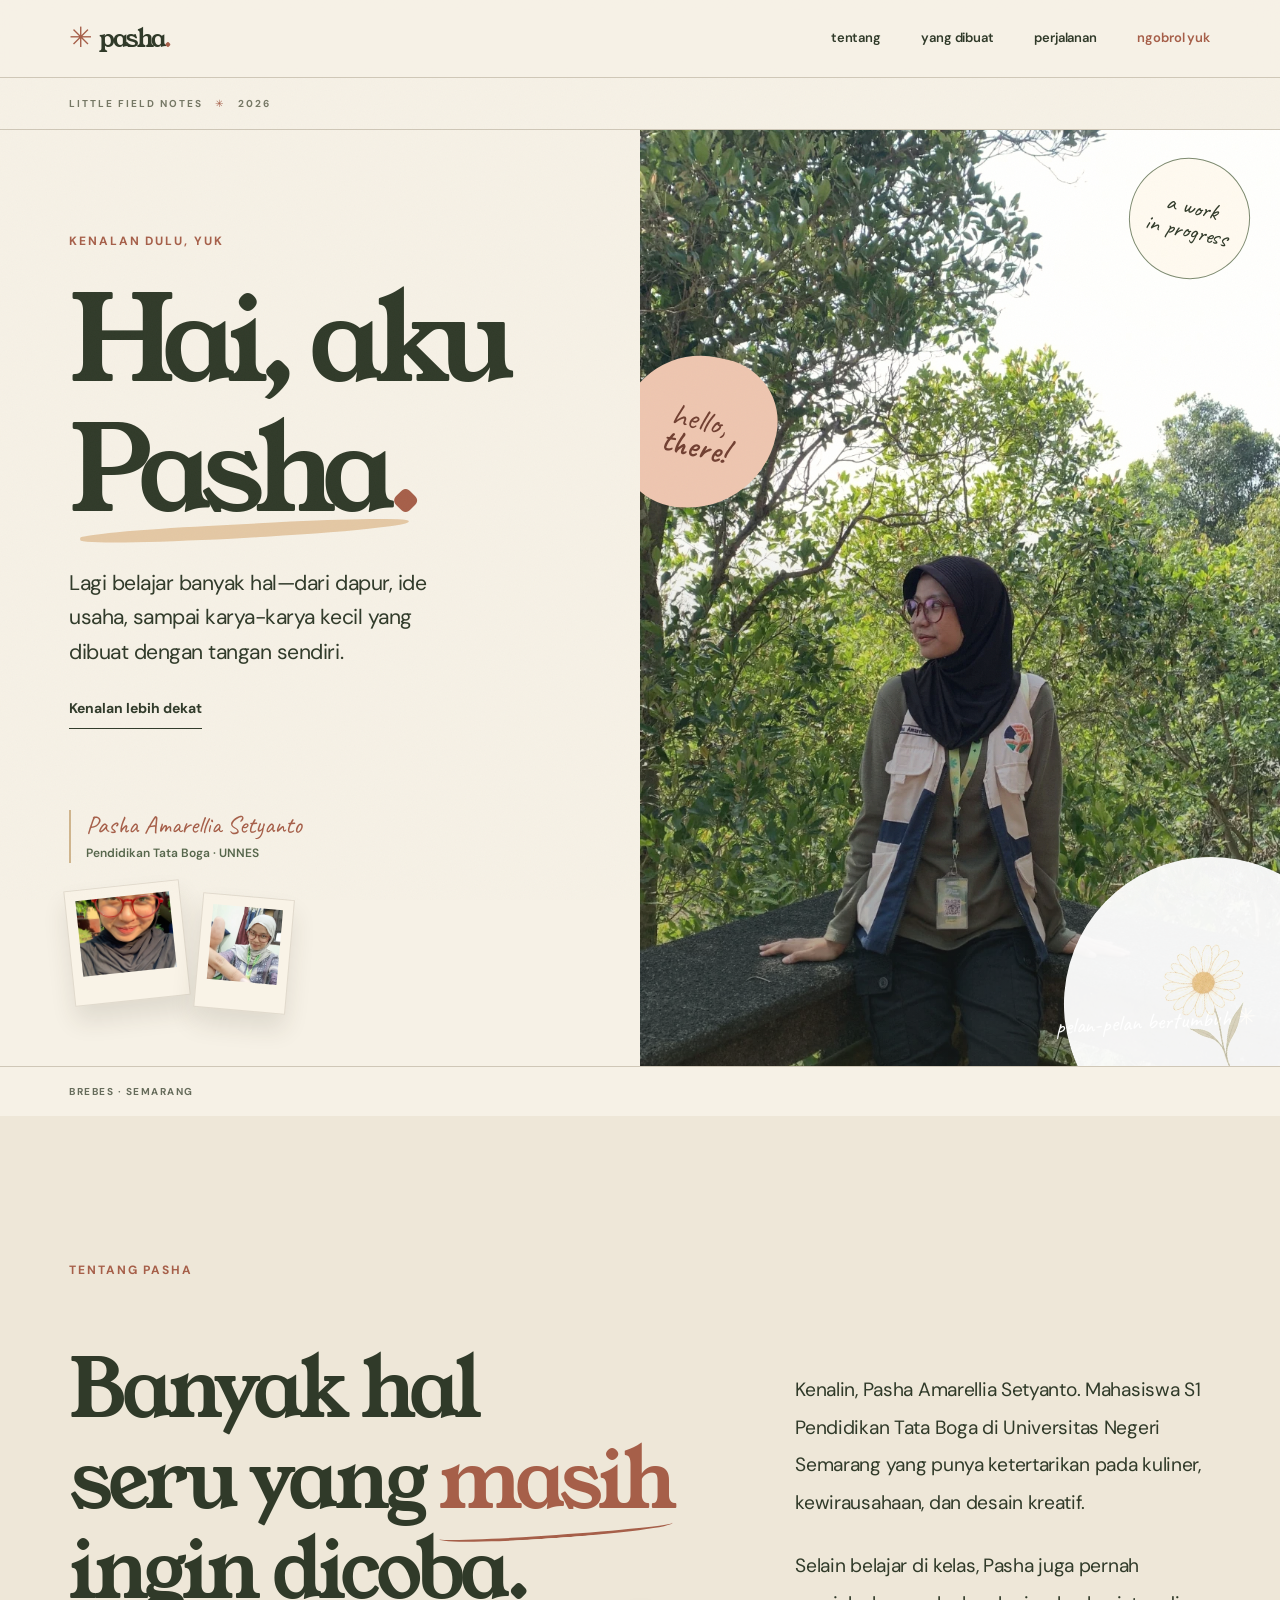
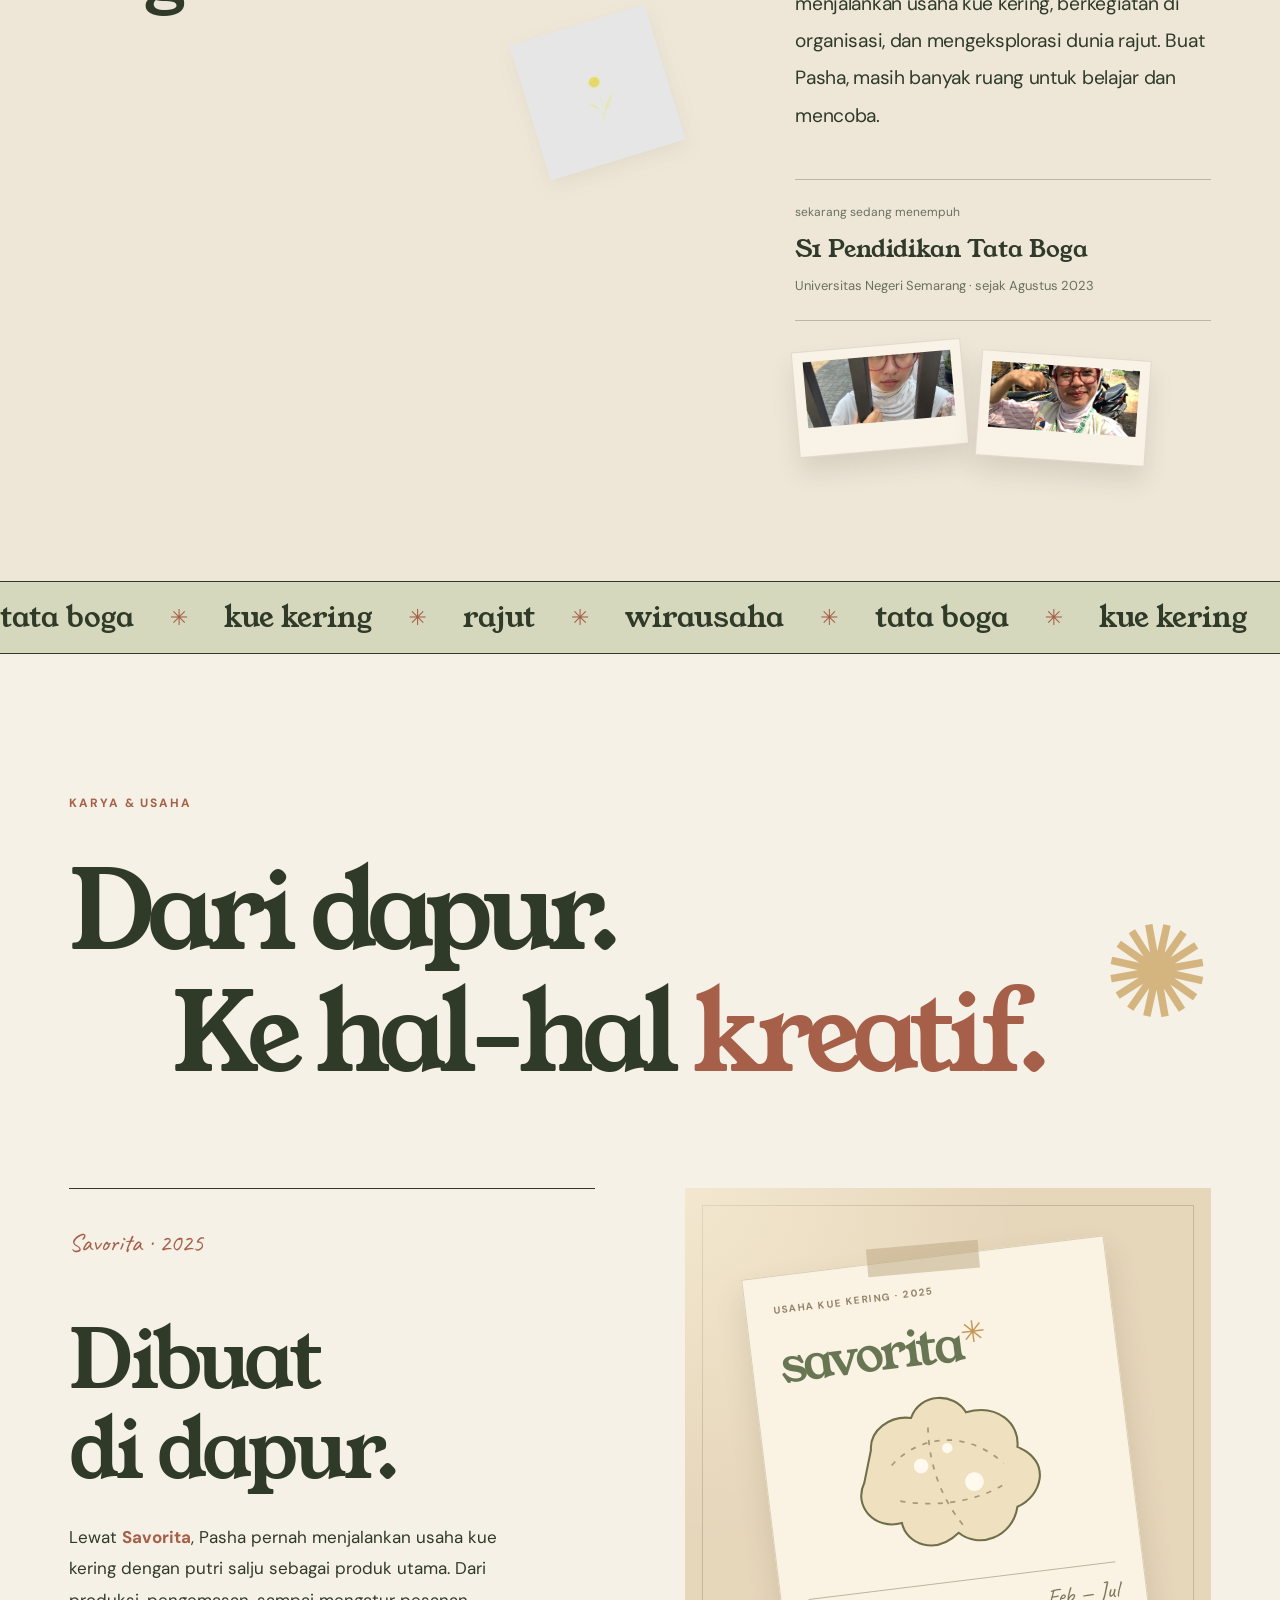
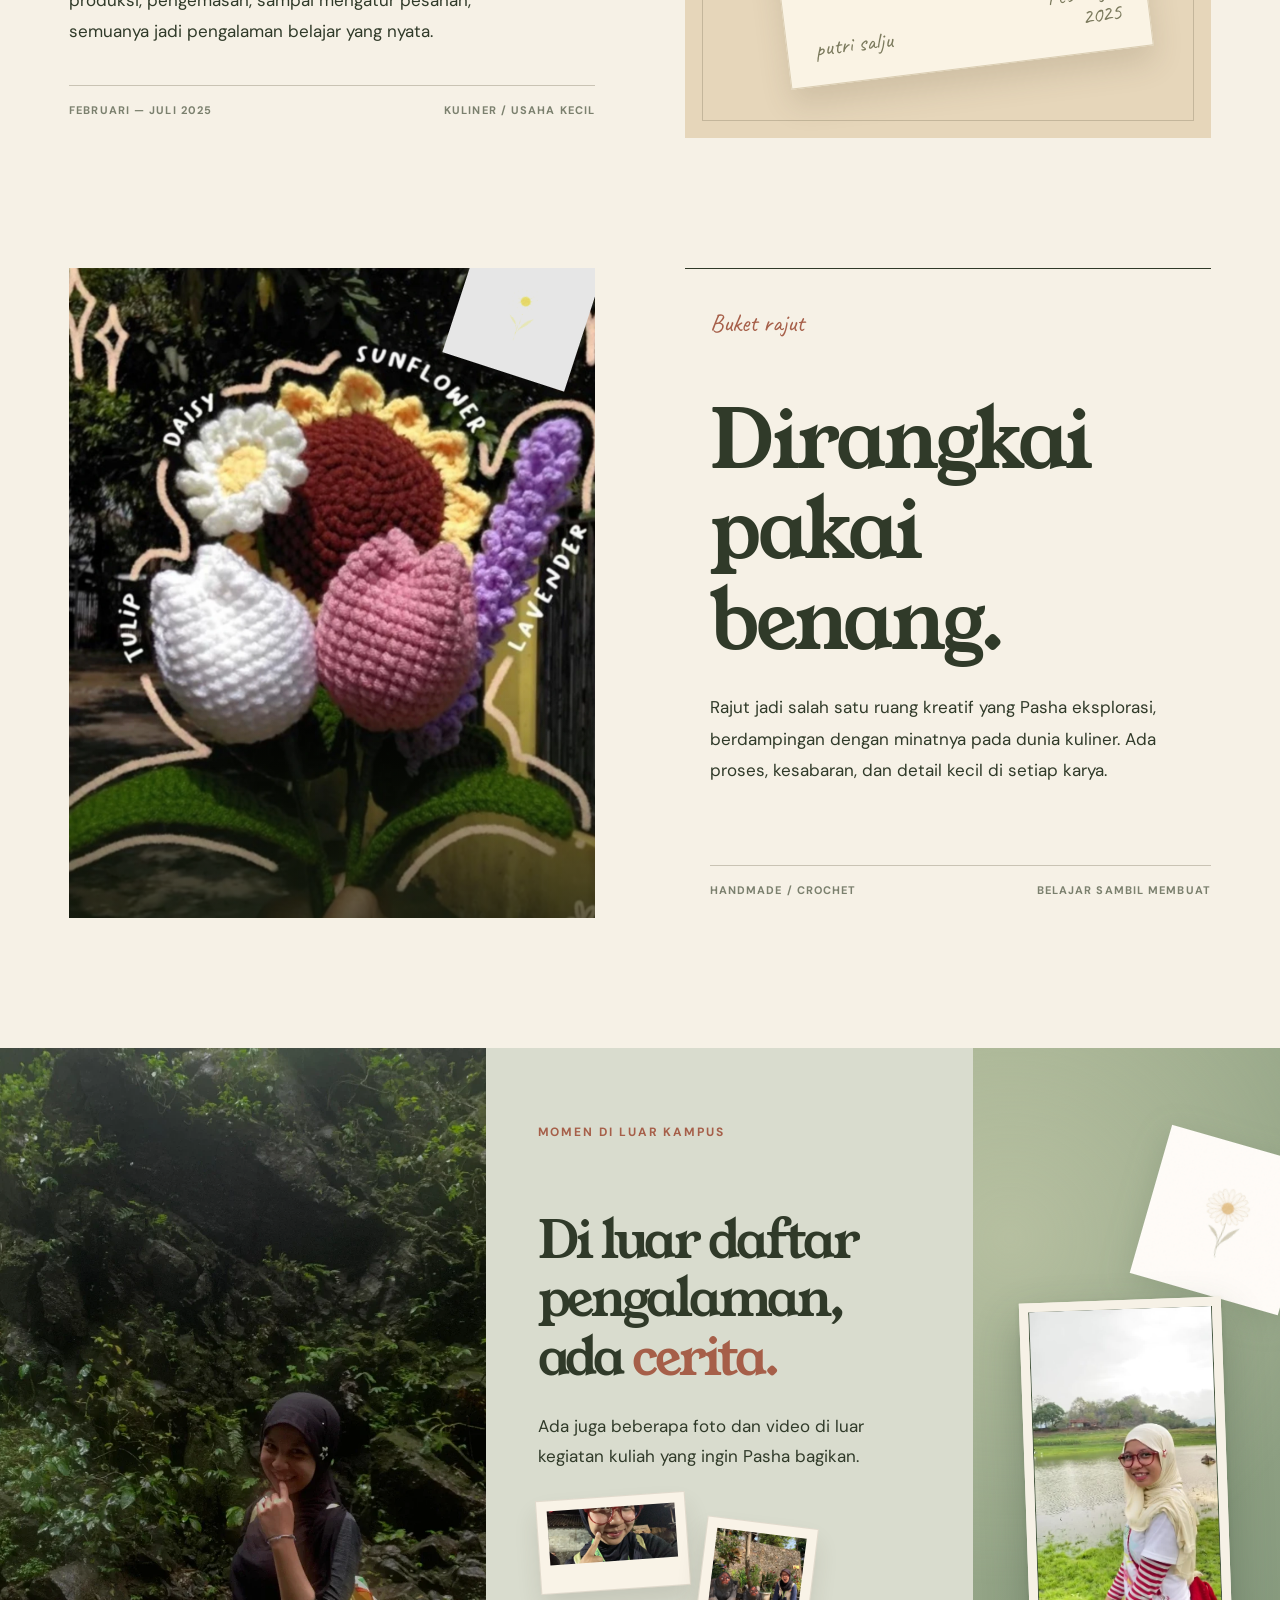
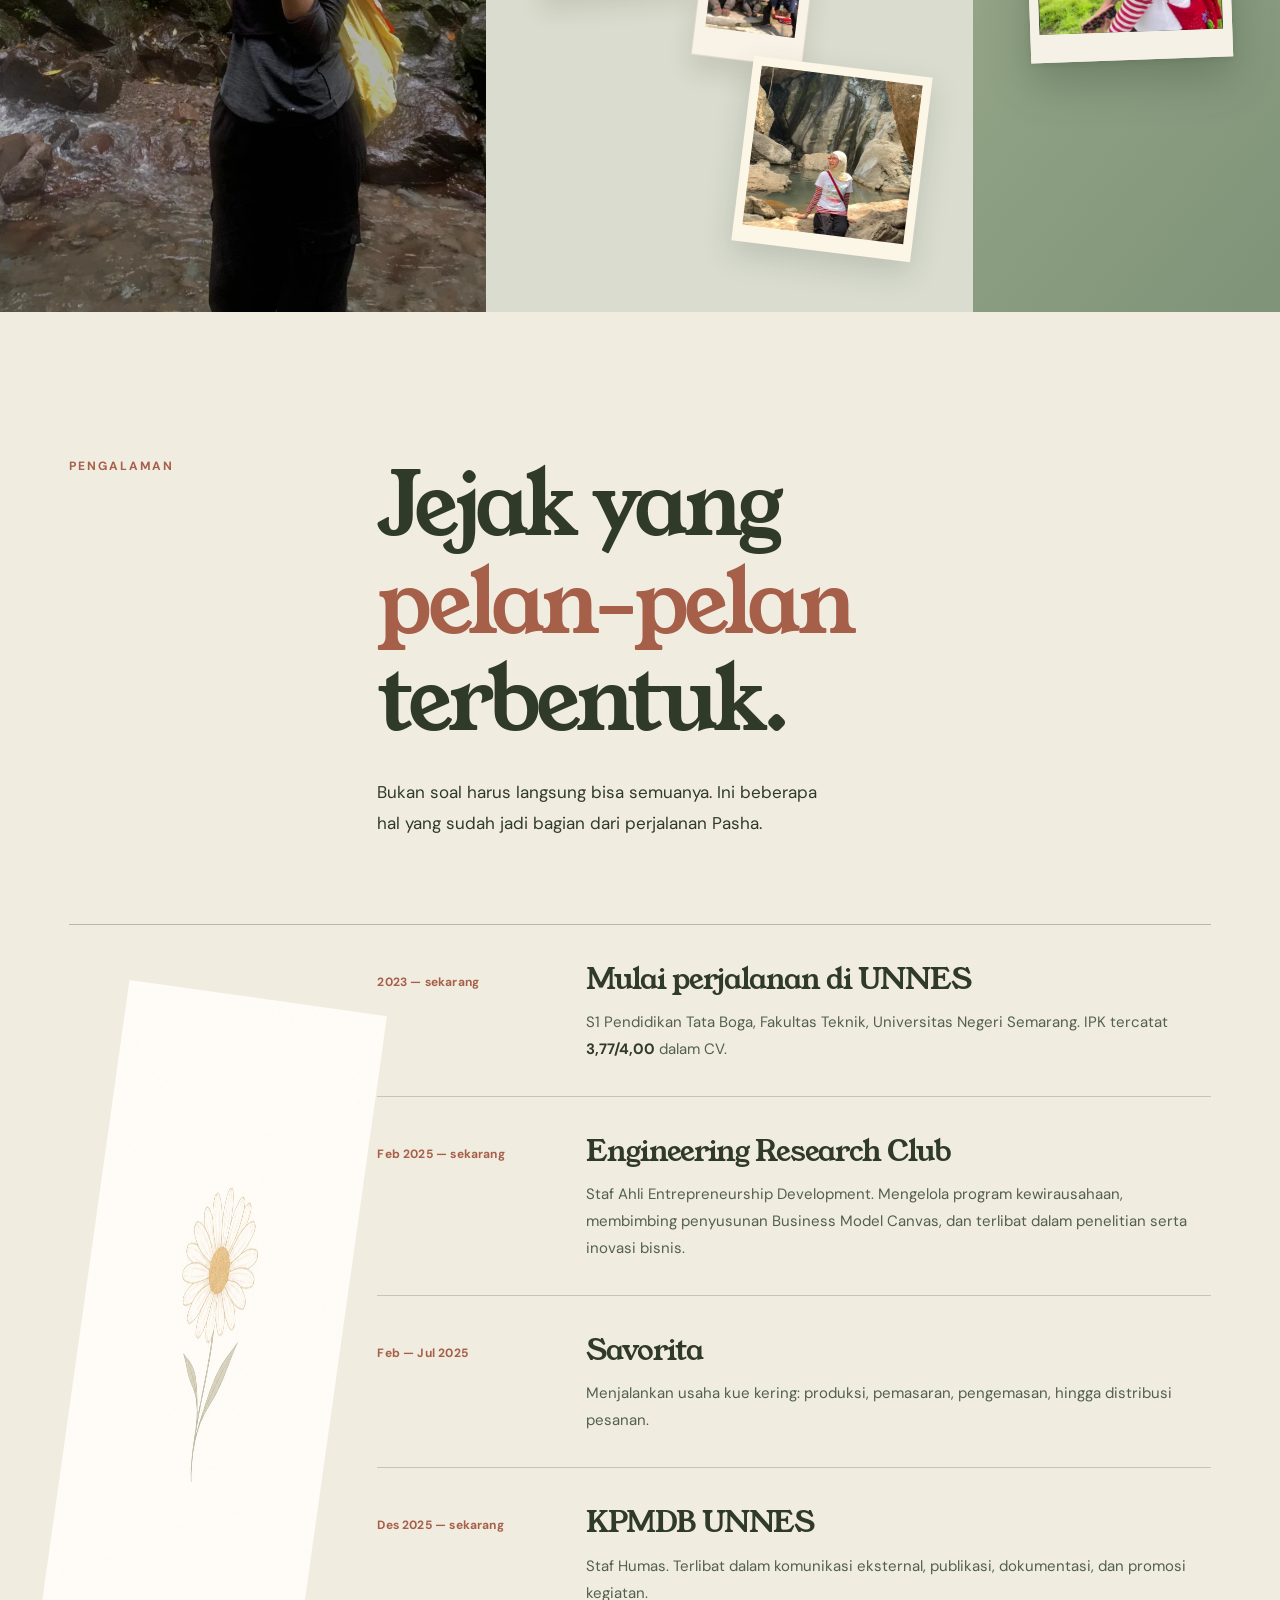
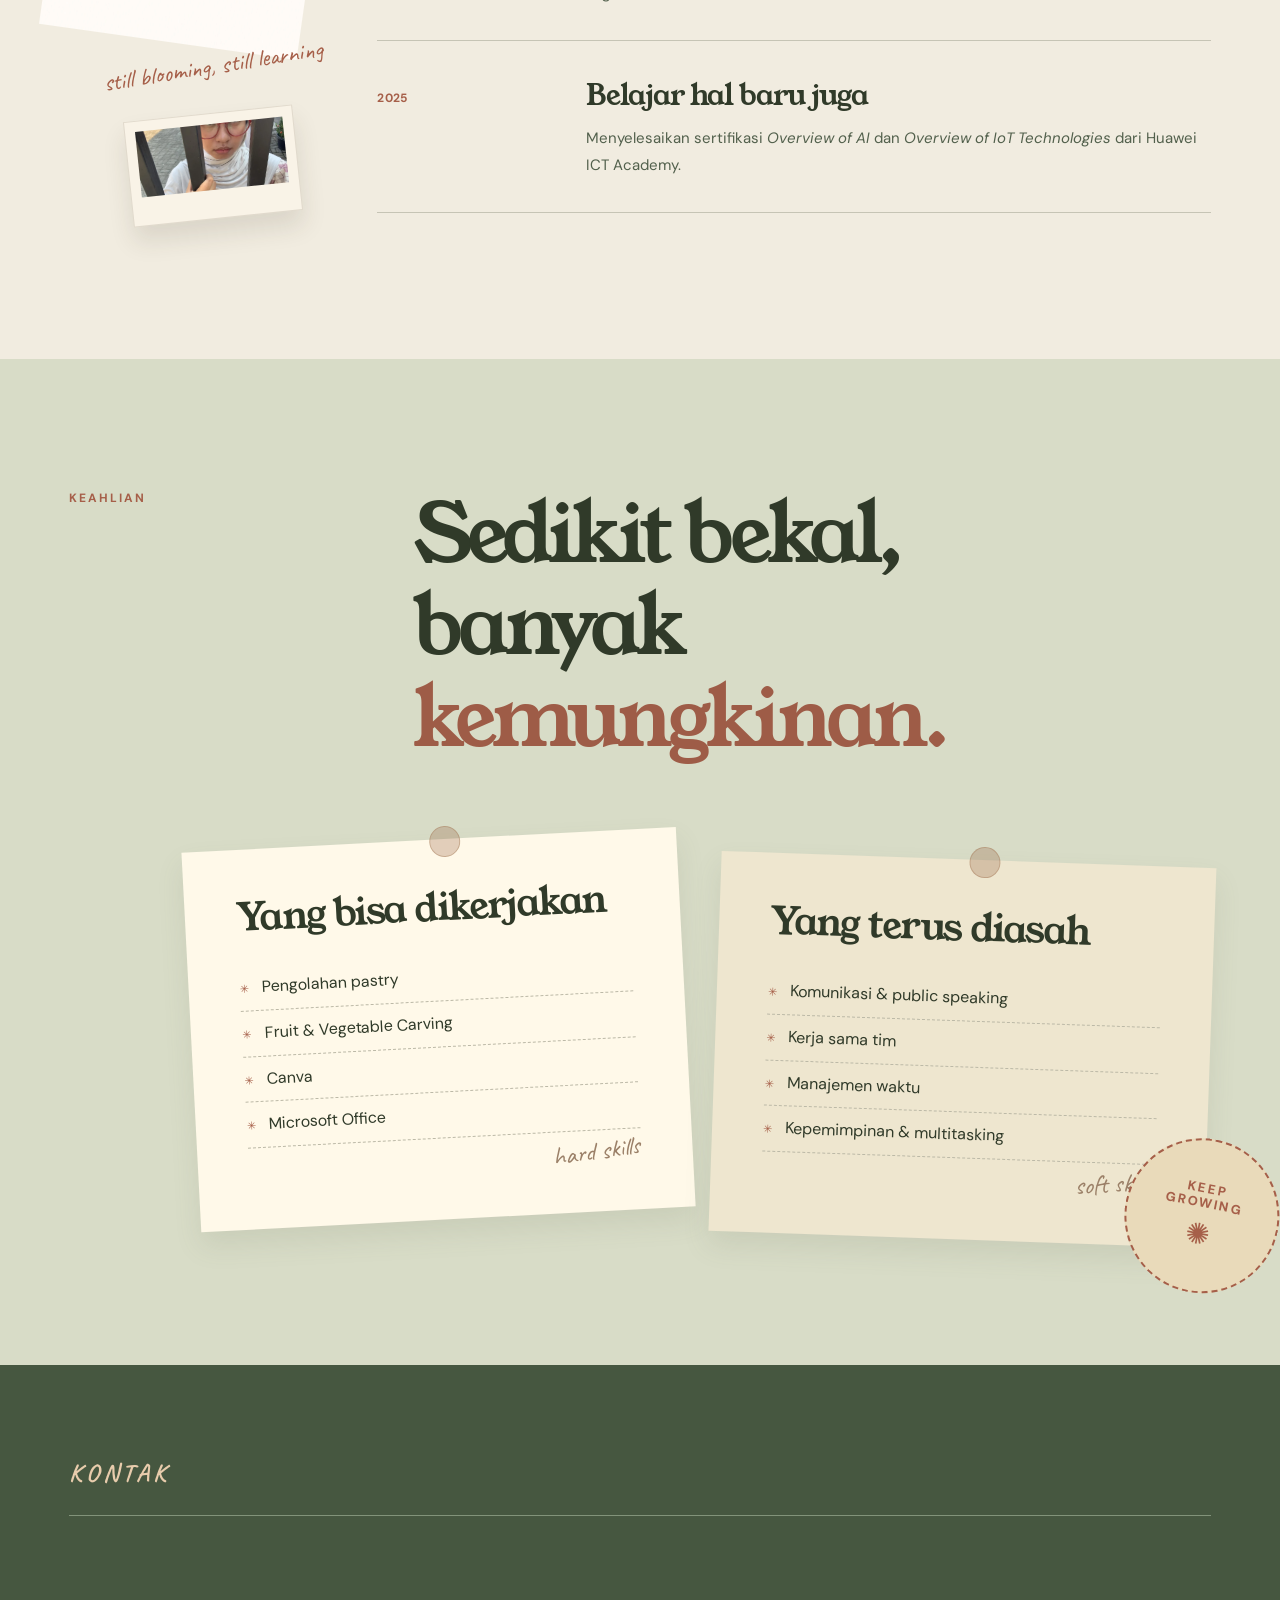
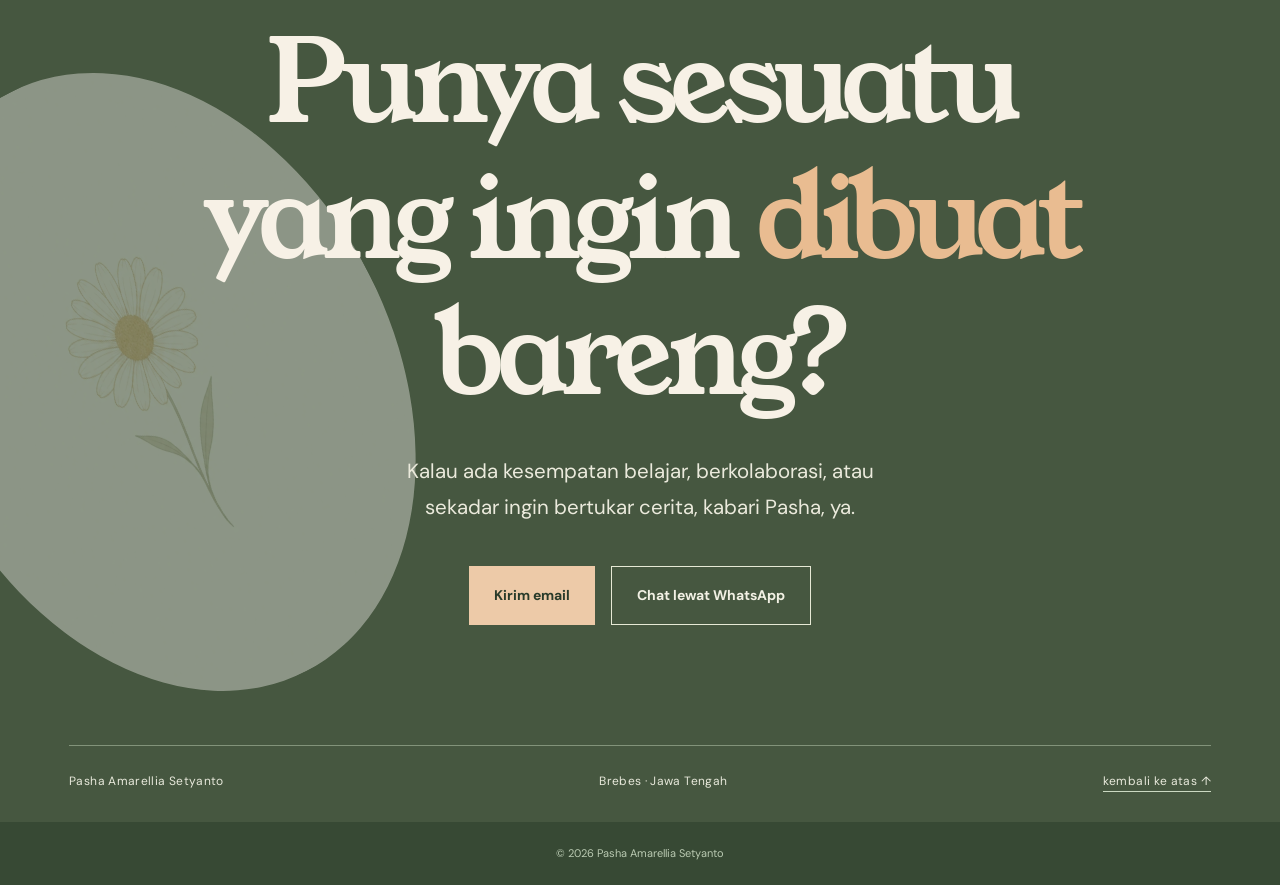
==== commit 5ca8a0a4: "Polish Pasha portfolio: replace daisy and bouquet, looping video, personal photo album" ====
--- a/index.html
+++ b/index.html
@@ -37,7 +37,10 @@
           <p class="hero-lede" data-lazarus-critical="intro">Lagi belajar banyak hal—dari dapur, ide usaha, sampai karya-karya kecil yang dibuat dengan tangan sendiri.</p>
           <a class="text-arrow" href="#tentang">Kenalan lebih dekat</a>
           <div class="hero-personal"><span class="hero-signature">Pasha Amarellia Setyanto</span><span class="hero-subtitle">Pendidikan Tata Boga · UNNES</span></div>
-          
+          <div class="hero-memory-strip" aria-hidden="true">
+            <figure class="album-card album-card-sun"><img src="assets/album-sun.webp" loading="lazy" width="760" height="760" alt=""></figure>
+            <figure class="album-card album-card-thumb"><img src="assets/album-thumb.webp" loading="lazy" width="428" height="760" alt=""></figure>
+          </div>
         </div>
         <div class="hero-visual">
           <div class="hero-paper-edge" aria-hidden="true"></div>
@@ -57,7 +60,7 @@
           <h2 id="intro-title" data-lazarus-critical="about headline">Banyak hal<br>seru yang <em>masih</em><br>ingin dicoba.</h2>
           <div class="intro-doodle" aria-hidden="true"><img src="assets/daisy.webp" loading="lazy" width="650" height="650" alt=""></div>
         </div>
-        <div class="intro-article" data-lazarus-critical="about description"><p>Kenalin, Pasha Amarellia Setyanto. Mahasiswa S1 Pendidikan Tata Boga di Universitas Negeri Semarang yang punya ketertarikan pada kuliner, kewirausahaan, dan desain kreatif.</p><p>Selain belajar di kelas, Pasha juga pernah menjalankan usaha kue kering, berkegiatan di organisasi, dan mengeksplorasi dunia rajut. Buat Pasha, masih banyak ruang untuk belajar dan mencoba.</p><div class="intro-aside"><span>sekarang sedang menempuh</span><strong>S1 Pendidikan Tata Boga</strong><small>Universitas Negeri Semarang · sejak Agustus 2023</small></div></div>
+        <div class="intro-article" data-lazarus-critical="about description"><p>Kenalin, Pasha Amarellia Setyanto. Mahasiswa S1 Pendidikan Tata Boga di Universitas Negeri Semarang yang punya ketertarikan pada kuliner, kewirausahaan, dan desain kreatif.</p><p>Selain belajar di kelas, Pasha juga pernah menjalankan usaha kue kering, berkegiatan di organisasi, dan mengeksplorasi dunia rajut. Buat Pasha, masih banyak ruang untuk belajar dan mencoba.</p><div class="intro-aside"><span>sekarang sedang menempuh</span><strong>S1 Pendidikan Tata Boga</strong><small>Universitas Negeri Semarang · sejak Agustus 2023</small></div><div class="intro-mini-album" aria-hidden="true"><figure class="album-card album-card-bars"><img src="assets/album-bars.webp" loading="lazy" width="760" height="428" alt=""></figure><figure class="album-card album-card-flex"><img src="assets/album-flex.webp" loading="lazy" width="760" height="428" alt=""></figure></div></div>
       </div>
       <div class="ticker" aria-hidden="true"><div class="ticker-track"><span>tata boga</span><i>✳</i><span>kue kering</span><i>✳</i><span>rajut</span><i>✳</i><span>wirausaha</span><i>✳</i><span>tata boga</span><i>✳</i><span>kue kering</span><i>✳</i><span>rajut</span><i>✳</i><span>wirausaha</span><i>✳</i></div></div>
     </section>
@@ -83,13 +86,13 @@
 
     <section class="moments-section" id="momen" data-lazarus-section="momen" aria-labelledby="moments-title">
       <div class="moment-picture"><img loading="lazy" src="assets/pasha-river.webp" width="1152" height="1536" alt="Pasha duduk di batang pohon di antara bebatuan dan aliran air"></div>
-      <div class="moment-note"><span class="side-tag">Momen di luar kampus</span><h2 id="moments-title" data-lazarus-critical="moments title">Di luar daftar<br>pengalaman,<br>ada <em>cerita.</em></h2><p>Ada juga beberapa foto dan video di luar kegiatan kuliah yang ingin Pasha bagikan.</p><div class="moment-polaroid"><img loading="lazy" src="assets/pasha-nature.webp" width="864" height="1536" alt="Pasha duduk di dekat bebatuan dan sungai"></div></div>
-      <div class="moment-video" data-lazarus-decoration="personal video framed at native-friendly dimensions"><img class="video-bloom" src="assets/daisy.webp" loading="lazy" width="650" height="650" alt="" aria-hidden="true"><div class="video-paper-frame"><video id="nature-video" muted loop playsinline preload="none" poster="assets/field-notes-poster.jpg" aria-label="Cuplikan video Pasha berjalan di area hijau dekat air"><source src="assets/field-notes.mp4" type="video/mp4">Browser tidak mendukung video.</video></div><button type="button" class="video-toggle" id="video-toggle" aria-pressed="false"><span class="video-toggle-icon" aria-hidden="true">▶</span><span class="video-toggle-label">putar cerita</span></button></div>
+      <div class="moment-note"><span class="side-tag">Momen di luar kampus</span><h2 id="moments-title" data-lazarus-critical="moments title">Di luar daftar<br>pengalaman,<br>ada <em>cerita.</em></h2><p>Ada juga beberapa foto dan video di luar kegiatan kuliah yang ingin Pasha bagikan.</p><div class="moment-mini-album" aria-hidden="true"><figure class="album-card album-card-night"><img src="assets/album-night.webp" loading="lazy" width="760" height="428" alt=""></figure><figure class="album-card album-card-gorilla"><img src="assets/album-gorilla.webp" loading="lazy" width="428" height="760" alt=""></figure></div><div class="moment-polaroid"><img loading="lazy" src="assets/pasha-nature.webp" width="864" height="1536" alt="Pasha duduk di dekat bebatuan dan sungai"></div></div>
+      <div class="moment-video" data-lazarus-decoration="personal video framed at native-friendly dimensions"><img class="video-bloom" src="assets/daisy.webp" loading="lazy" width="650" height="650" alt="" aria-hidden="true"><div class="video-paper-frame"><video id="nature-video" autoplay muted loop playsinline preload="auto" poster="assets/field-notes-poster.jpg" aria-label="Cuplikan video Pasha berjalan di area hijau dekat air"><source src="assets/field-notes.mp4" type="video/mp4">Browser tidak mendukung video.</video></div></div>
     </section>
 
     <section class="journey-section" id="perjalanan" data-lazarus-section="perjalanan" aria-labelledby="journey-heading">
       <div class="journey-heading"><span class="side-tag">Pengalaman</span><div><h2 id="journey-heading" data-lazarus-critical="journey title">Jejak yang<br><em>pelan-pelan</em> terbentuk.</h2><p>Bukan soal harus langsung bisa semuanya. Ini beberapa hal yang sudah jadi bagian dari perjalanan Pasha.</p></div></div>
-      <div class="journey-layout"><aside class="journey-aside"><div class="journey-flower"><img src="assets/daisy.webp" loading="lazy" alt="" width="650" height="650"></div><span class="hand-note">still blooming, still learning</span></aside><div class="journey-ledger">
+      <div class="journey-layout"><aside class="journey-aside"><div class="journey-flower"><img src="assets/daisy.webp" loading="lazy" alt="" width="650" height="650"></div><span class="hand-note">still blooming, still learning</span><div class="journey-postcards" aria-hidden="true"><figure class="album-card album-card-bars-vertical"><img src="assets/album-bars.webp" loading="lazy" width="760" height="428" alt=""></figure></div></aside><div class="journey-ledger">
         <article class="ledger-row"><span class="ledger-when">2023 — sekarang</span><div><h3>Mulai perjalanan di UNNES</h3><p>S1 Pendidikan Tata Boga, Fakultas Teknik, Universitas Negeri Semarang. IPK tercatat <strong>3,77/4,00</strong> dalam CV.</p></div></article>
         <article class="ledger-row"><span class="ledger-when">Feb 2025 — sekarang</span><div><h3>Engineering Research Club</h3><p>Staf Ahli Entrepreneurship Development. Mengelola program kewirausahaan, membimbing penyusunan Business Model Canvas, dan terlibat dalam penelitian serta inovasi bisnis.</p></div></article>
         <article class="ledger-row"><span class="ledger-when">Feb — Jul 2025</span><div><h3>Savorita</h3><p>Menjalankan usaha kue kering: produksi, pemasaran, pengemasan, hingga distribusi pesanan.</p></div></article>
--- a/styles.css
+++ b/styles.css
@@ -63,3 +63,12 @@
 /* Let the small field-note snapshot sit after the reading text, never on top of it. */
 @media(max-width:700px){.moment-polaroid{position:relative;right:auto;bottom:auto;margin:26px 6px 2px auto;transform:rotate(7deg)}.moment-note{min-height:0;padding-bottom:46px}}
 .intro-doodle img,.crochet-doodle img{filter:sepia(.18) saturate(1.45) contrast(1.55) brightness(.9)}
+
+/* 2026-11-17 / Pasha personal album refinement */
+.album-card{background:#f9f3e7;border:1px solid rgba(87,78,57,.15);box-shadow:0 15px 24px rgba(58,49,31,.12);padding:10px 10px 28px;display:block}.album-card img{display:block;width:100%;height:100%;object-fit:cover;background:#d7d9cd}.hero-memory-strip{display:flex;gap:14px;align-items:flex-end;margin-top:22px}.hero-memory-strip .album-card{width:116px;aspect-ratio:1/1}.hero-memory-strip .album-card-thumb{width:92px;aspect-ratio:4/5;transform:rotate(5deg) translateY(10px)}.hero-memory-strip .album-card-sun{transform:rotate(-6deg)}.intro-mini-album,.moment-mini-album,.journey-postcards{display:flex;gap:14px;align-items:flex-start}.intro-mini-album{margin-top:24px}.intro-mini-album .album-card{width:170px;aspect-ratio:16/10}.intro-mini-album .album-card-bars{transform:rotate(-5deg)}.intro-mini-album .album-card-flex{transform:rotate(4deg) translateY(10px)}.moment-mini-album{margin:24px 0 30px;flex-wrap:wrap}.moment-mini-album .album-card-night{width:150px;aspect-ratio:16/10;transform:rotate(-4deg)}.moment-mini-album .album-card-gorilla{width:112px;aspect-ratio:4/5;transform:rotate(7deg) translateY(26px)}.journey-postcards{margin-top:26px;justify-content:center}.journey-postcards .album-card{width:min(100%,170px);aspect-ratio:16/10;transform:rotate(-6deg)}
+.moment-video .video-bloom{filter:drop-shadow(0 8px 16px rgba(72,92,66,.18)) saturate(.95)}
+.video-toggle{display:none!important}
+@media (max-width: 1100px){.hero-memory-strip .album-card{width:98px}.hero-memory-strip .album-card-thumb{width:82px}.intro-mini-album .album-card{width:150px}.moment-mini-album .album-card-night{width:132px}.moment-mini-album .album-card-gorilla{width:104px}}
+@media (max-width: 900px){.hero-memory-strip{margin-top:18px}.intro-mini-album{justify-content:flex-start}.journey-postcards{justify-content:flex-start}.journey-postcards .album-card{width:148px}}
+@media (max-width: 700px){.hero-memory-strip{gap:10px}.hero-memory-strip .album-card{width:88px;padding:8px 8px 21px}.hero-memory-strip .album-card-thumb{width:72px}.intro-mini-album,.moment-mini-album,.journey-postcards{gap:10px}.intro-mini-album .album-card{width:128px;padding:8px 8px 21px}.moment-mini-album{margin:18px 0 22px}.moment-mini-album .album-card-night{width:122px;padding:8px 8px 21px}.moment-mini-album .album-card-gorilla{width:92px;padding:8px 8px 21px;transform:rotate(5deg) translateY(14px)}.journey-postcards .album-card{width:124px;padding:8px 8px 21px;transform:rotate(-4deg)}.video-paper-frame{transform:rotate(-1deg)}}
+@media (max-width: 390px){.hero-memory-strip .album-card{width:80px}.hero-memory-strip .album-card-thumb{width:66px}.intro-mini-album{flex-wrap:wrap}.intro-mini-album .album-card{width:118px}.moment-mini-album .album-card-night{width:114px}.moment-mini-album .album-card-gorilla{width:86px}.journey-postcards .album-card{width:112px}}
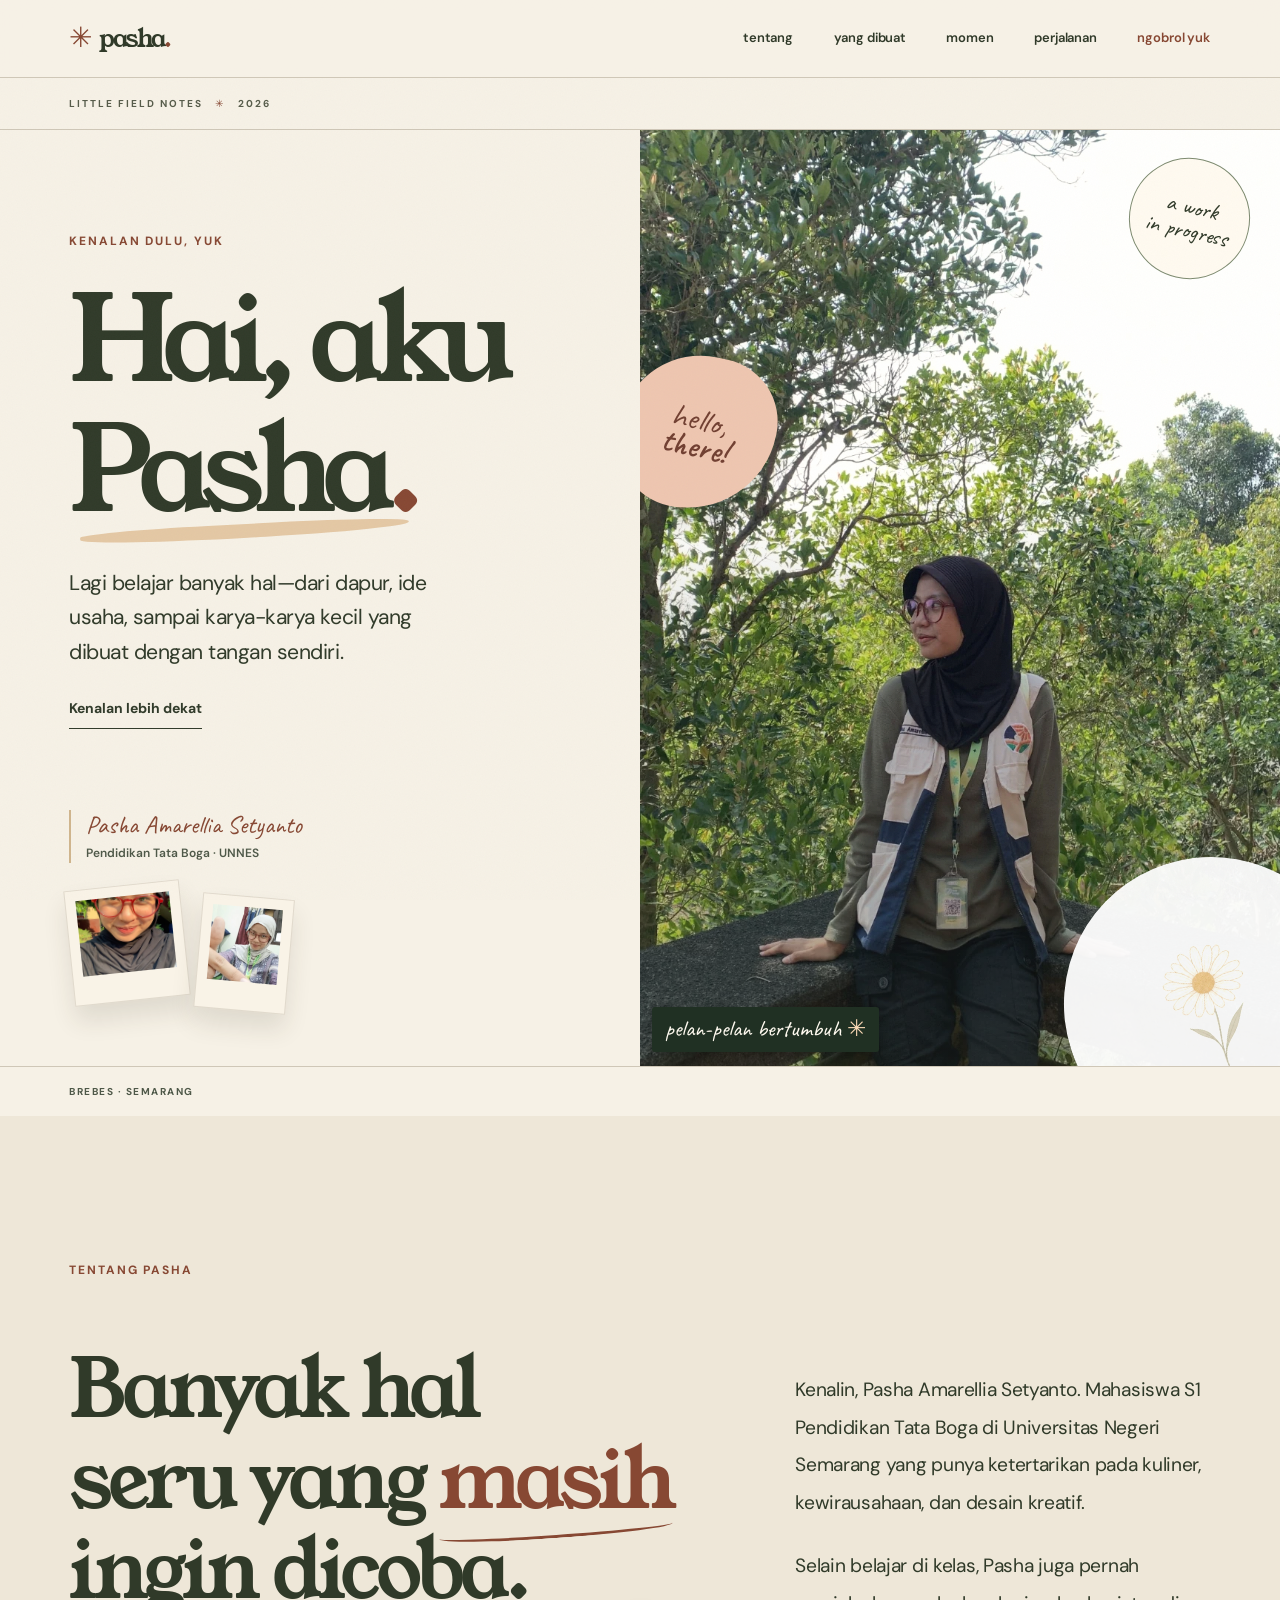
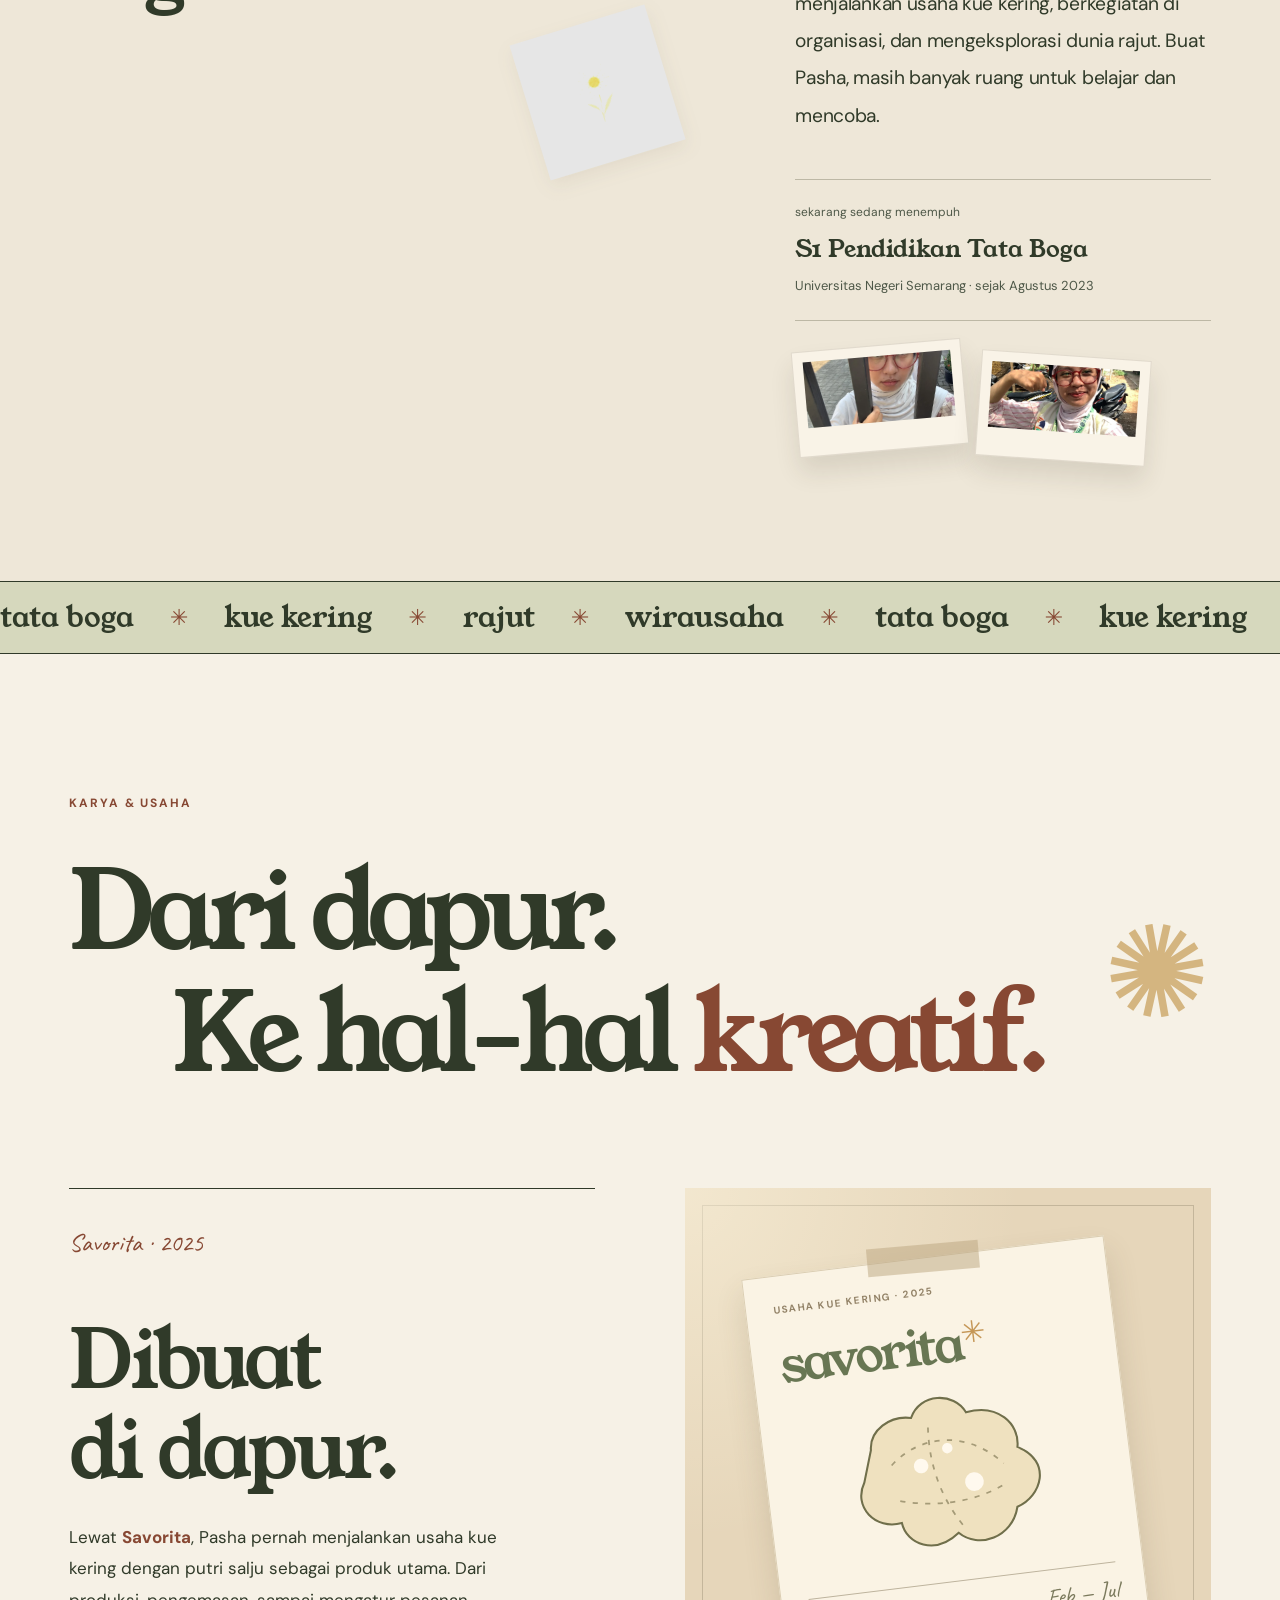
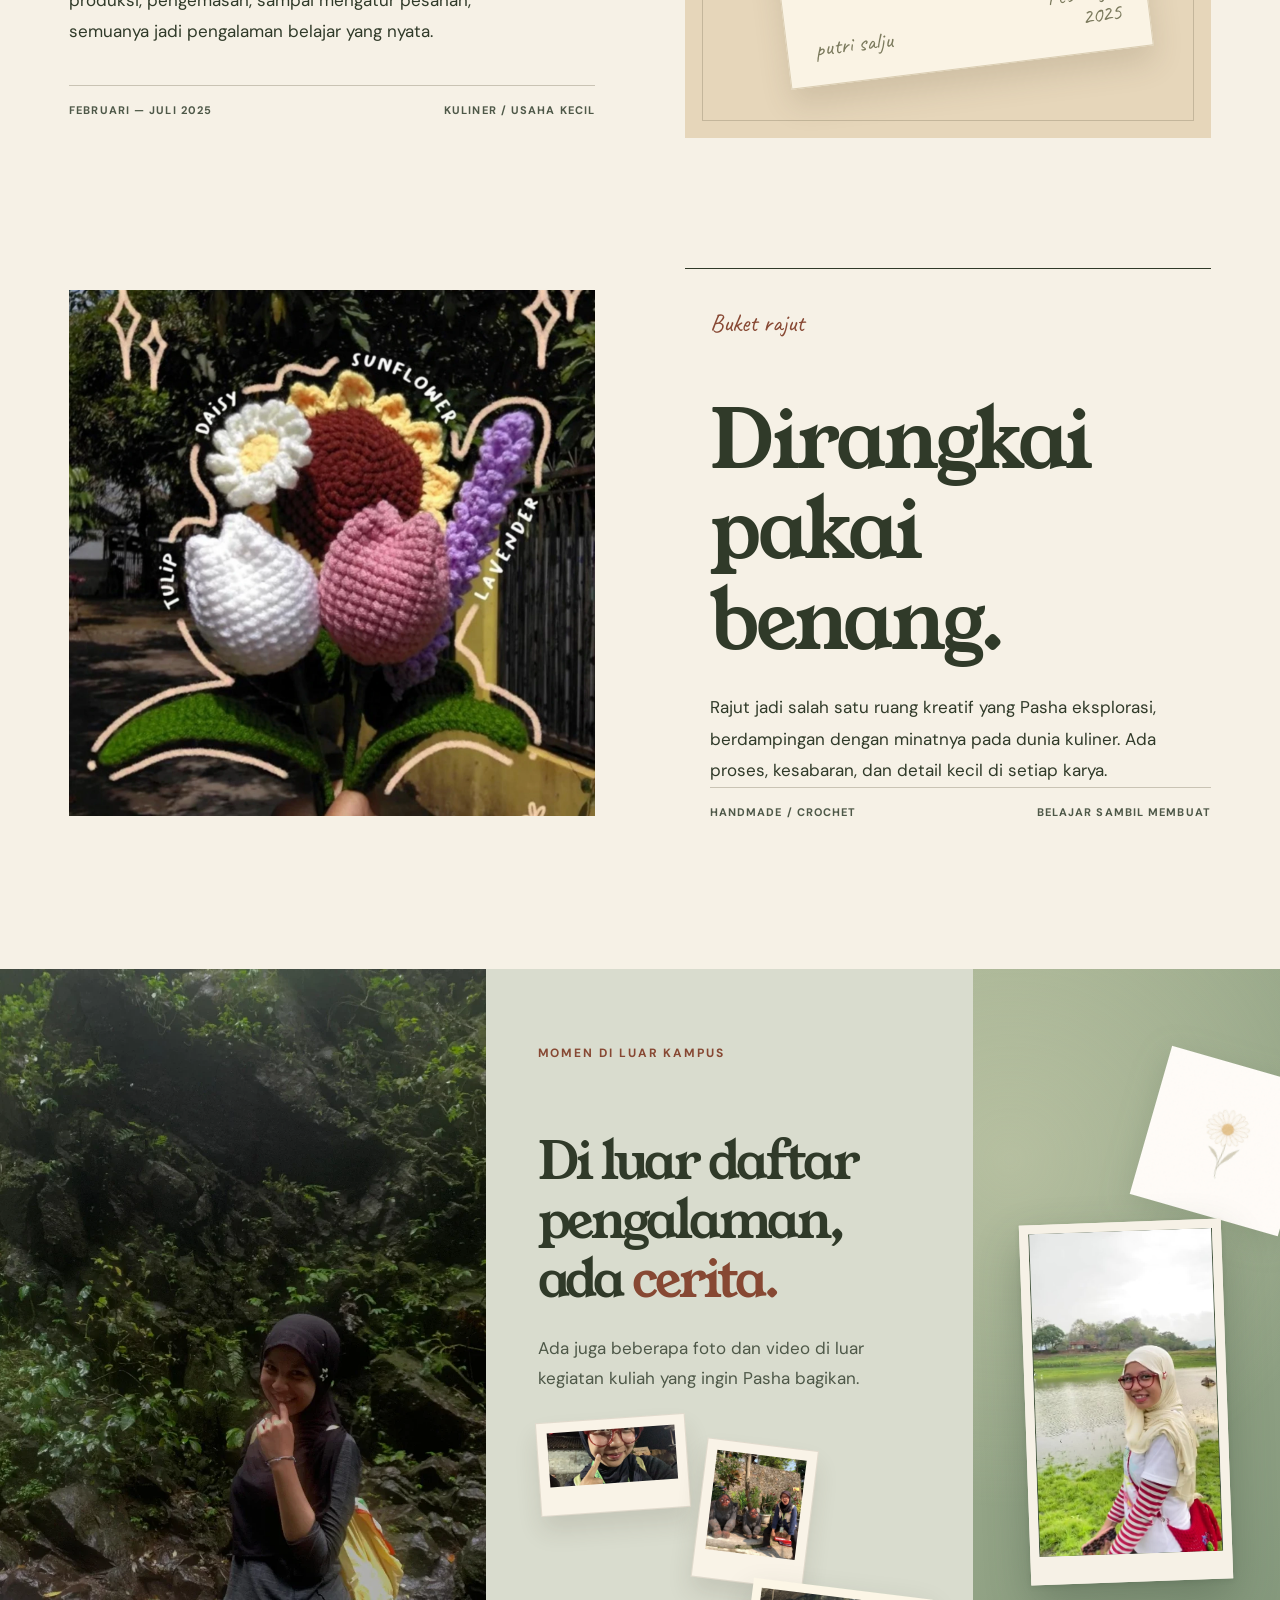
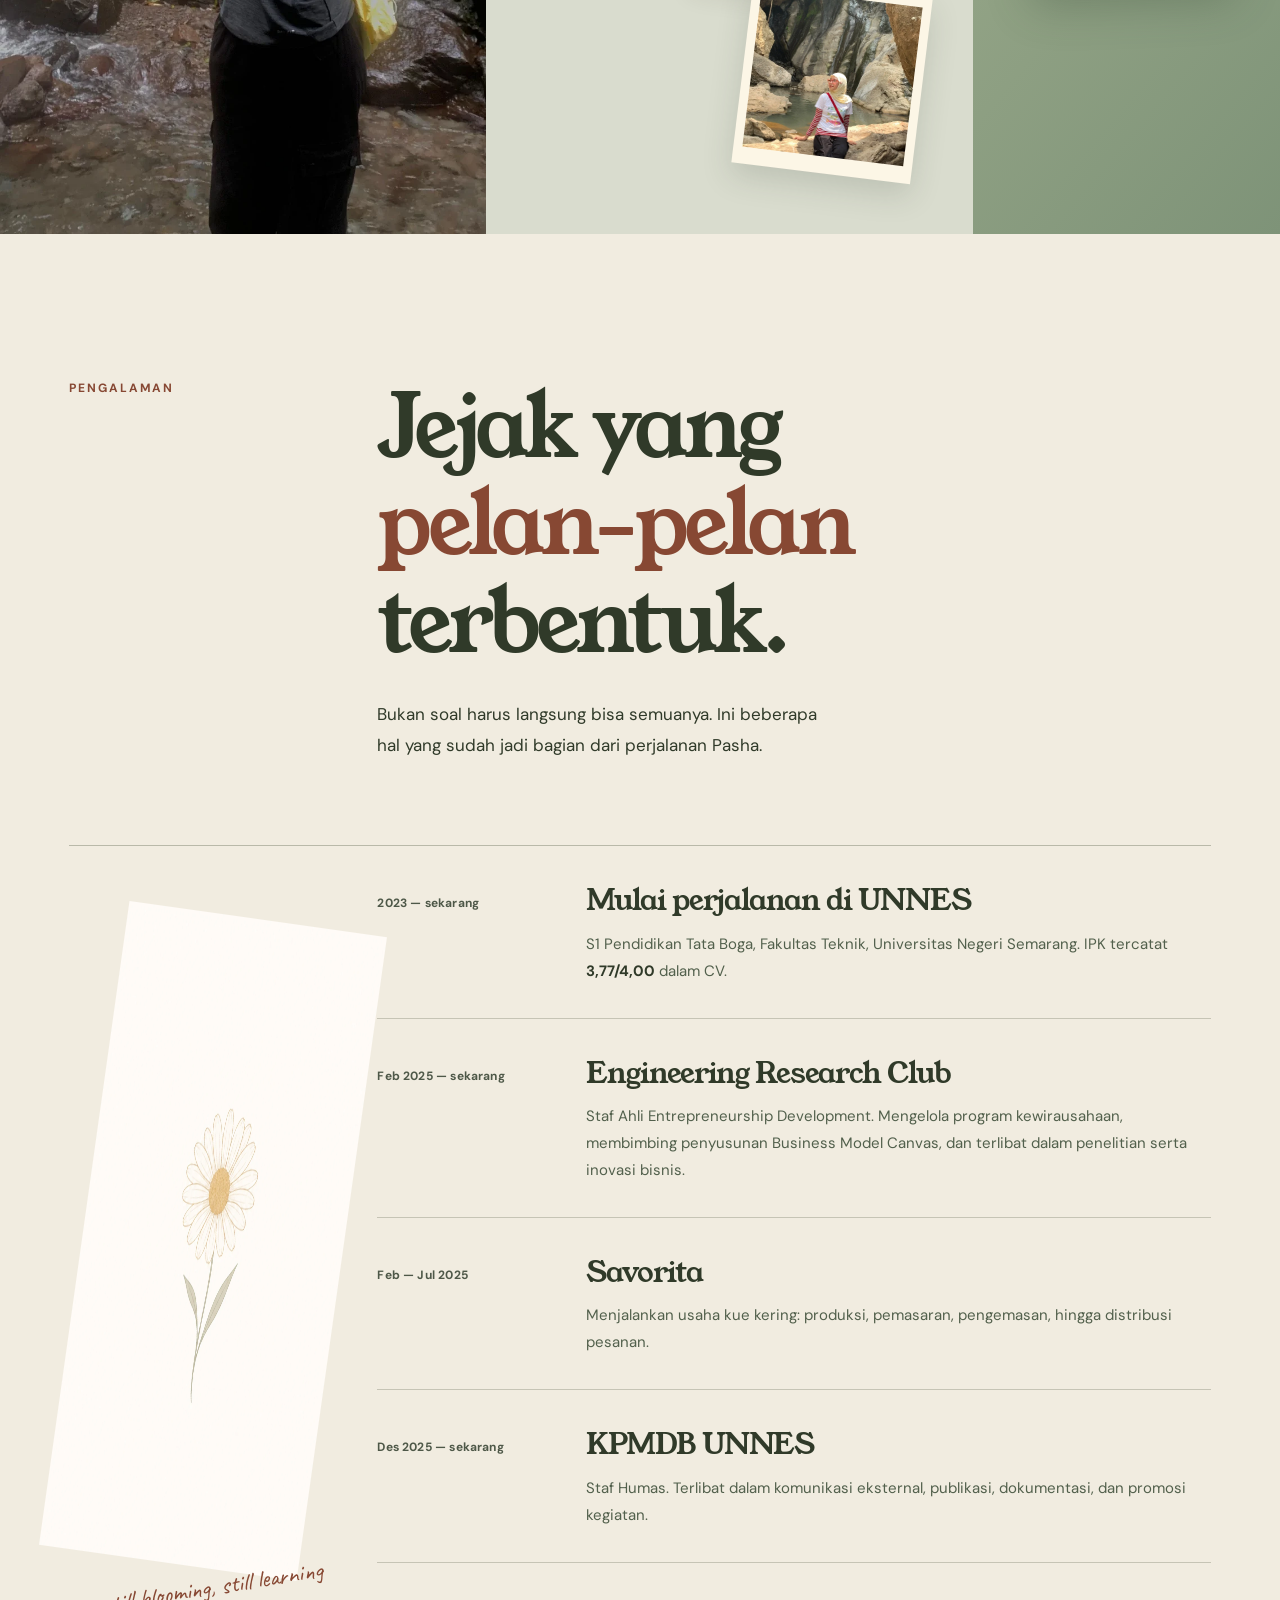
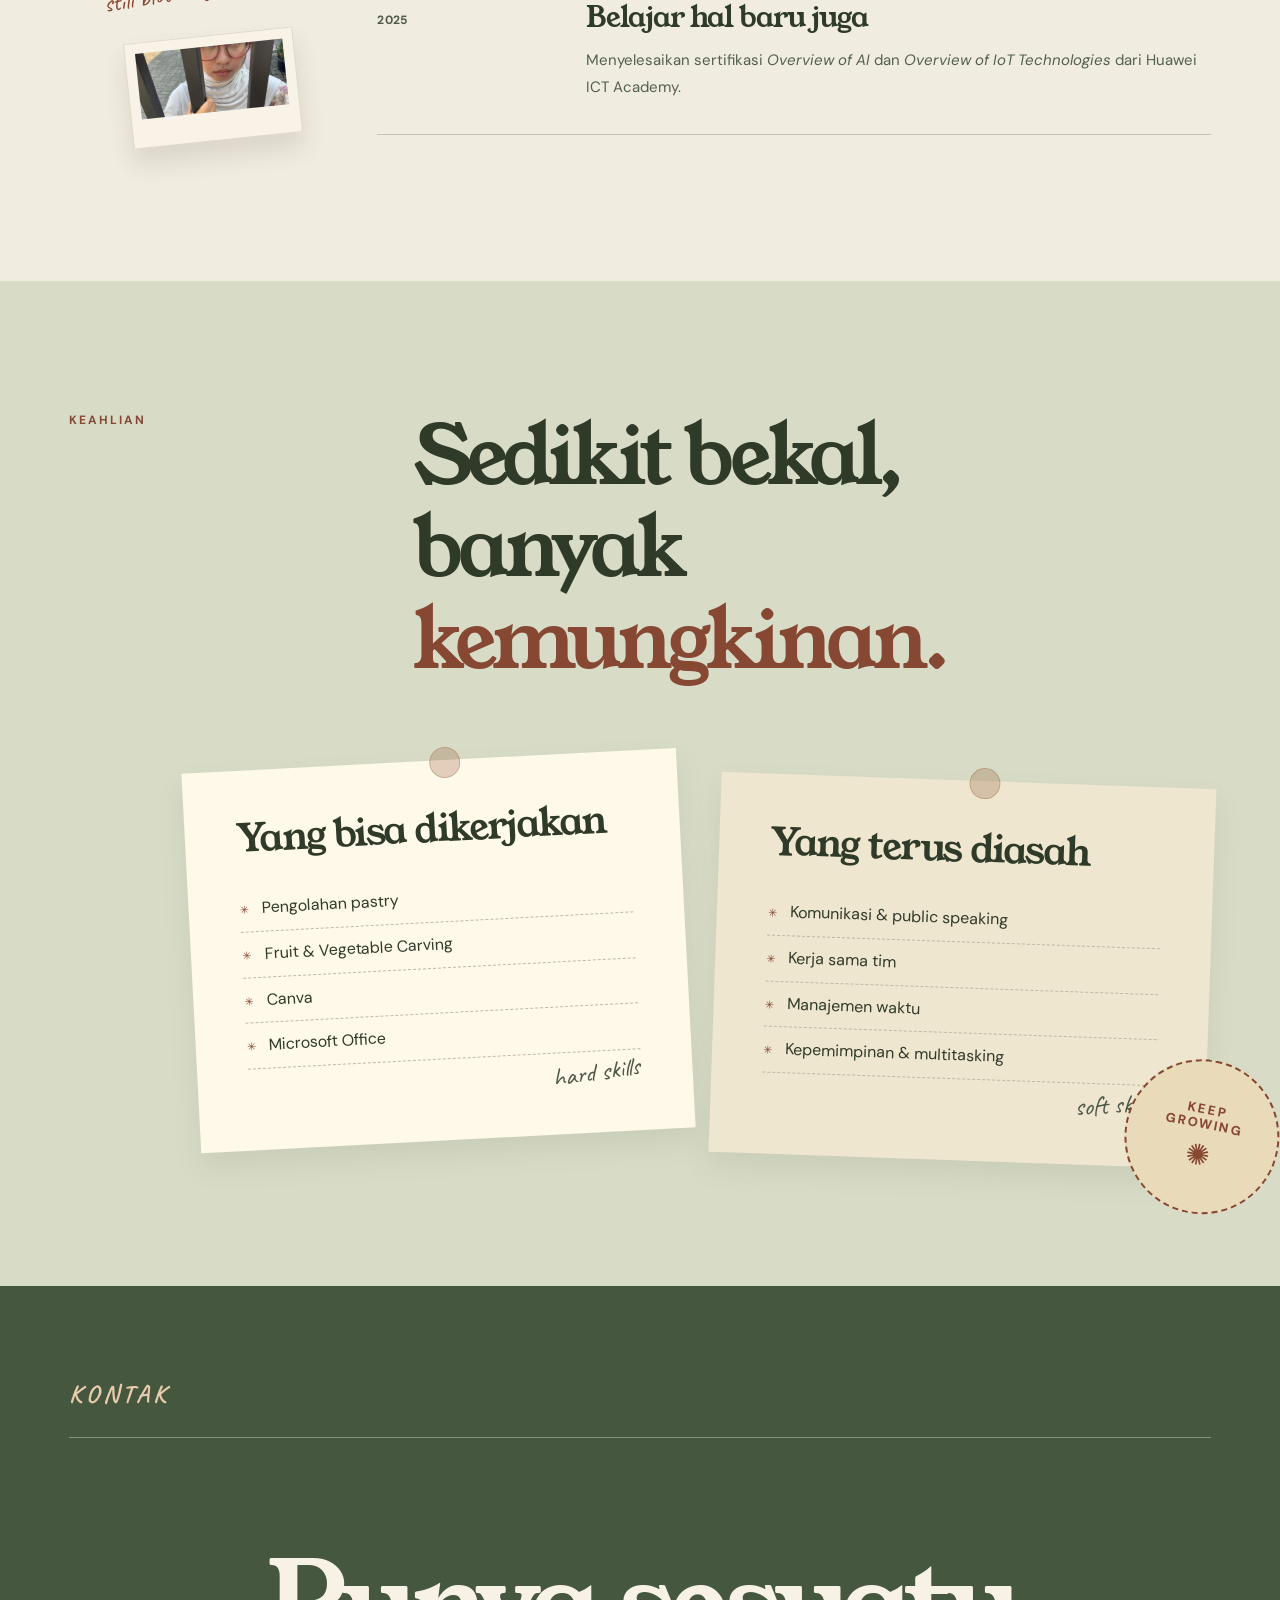
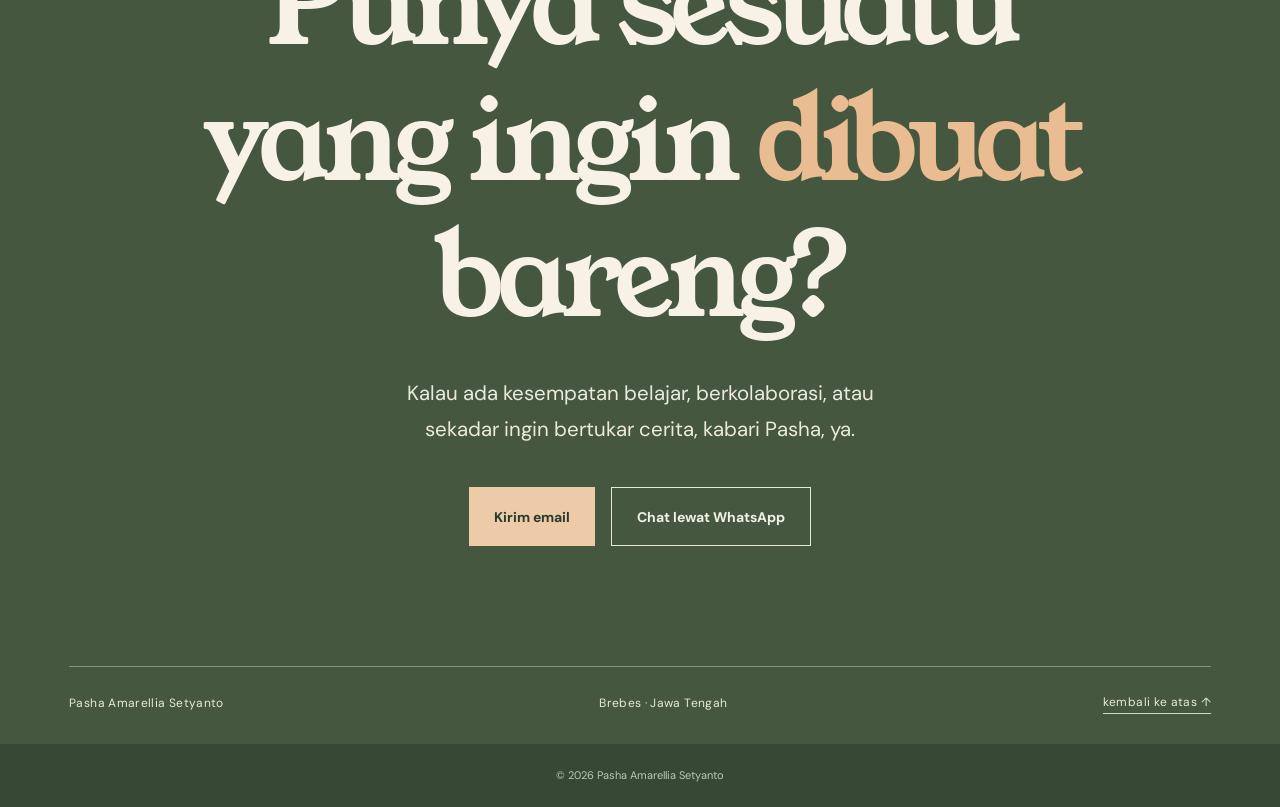
==== commit e61494cf: "Finalize Pasha visual crop, contrast and purposeful scroll system" ====
--- a/index.html
+++ b/index.html
@@ -22,9 +22,10 @@
   <header class="site-header" id="site-header">
     <a class="wordmark" href="#beranda" aria-label="Pasha Amarellia — ke bagian awal"><span class="wordmark-flower" aria-hidden="true">✳</span> pasha<span class="wordmark-period">.</span></a>
     <nav id="main-navigation" aria-label="Navigasi utama" class="main-nav">
-      <a href="#tentang">tentang</a><a href="#karya">yang dibuat</a><a href="#perjalanan">perjalanan</a><a href="#kontak">ngobrol yuk</a>
+      <a href="#tentang">tentang</a><a href="#karya">yang dibuat</a><a href="#momen">momen</a><a href="#perjalanan">perjalanan</a><a href="#kontak">ngobrol yuk</a>
     </nav>
     <button class="menu-toggle" type="button" aria-label="Buka menu" aria-controls="main-navigation" aria-expanded="false"><span></span><span></span></button>
+    <div class="reading-progress" aria-hidden="true"><span class="reading-progress__bar"></span></div>
   </header>
 
   <main id="main">
@@ -78,7 +79,7 @@
         </article>
 
         <article class="project project-crochet">
-          <div class="crochet-scene"><figure><img loading="lazy" src="assets/crochet-bouquet.webp" width="864" height="1536" alt="Buket rajut bunga matahari, tulip, daisy, dan lavender"><figcaption>bunga yang dirajut, bukan dipetik <span aria-hidden="true">✿</span></figcaption></figure><div class="crochet-doodle" aria-hidden="true"><img src="assets/daisy.webp" loading="lazy" width="650" height="650" alt=""></div></div>
+          <div class="crochet-scene"><figure><img loading="lazy" src="assets/crochet-bouquet.webp" width="1536" height="1536" alt="Buket rajut bunga matahari, tulip, daisy, dan lavender"></figure></div>
           <div class="project-story crochet-story"><span class="project-kicker">Buket rajut</span><h3>Dirangkai<br>pakai benang.</h3><p>Rajut jadi salah satu ruang kreatif yang Pasha eksplorasi, berdampingan dengan minatnya pada dunia kuliner. Ada proses, kesabaran, dan detail kecil di setiap karya.</p><div class="project-meta"><span>Handmade / crochet</span><span>Belajar sambil membuat</span></div></div>
         </article>
       </div>
@@ -103,7 +104,7 @@
 
     <section class="skills-section" id="kemampuan" data-lazarus-section="kemampuan" aria-labelledby="skills-title"><div class="skills-inner"><div class="skills-header"><span class="side-tag">Keahlian</span><h2 id="skills-title" data-lazarus-critical="skills title">Sedikit bekal,<br>banyak <em>kemungkinan.</em></h2></div><div class="skills-grid"><div class="skills-sheet skills-sheet-left"><span class="sheet-pin" aria-hidden="true"></span><h3>Yang bisa dikerjakan</h3><ul><li>Pengolahan pastry</li><li>Fruit &amp; Vegetable Carving</li><li>Canva</li><li>Microsoft Office</li></ul><span class="sheet-foot">hard skills</span></div><div class="skills-sheet skills-sheet-right"><span class="sheet-pin" aria-hidden="true"></span><h3>Yang terus diasah</h3><ul><li>Komunikasi &amp; public speaking</li><li>Kerja sama tim</li><li>Manajemen waktu</li><li>Kepemimpinan &amp; multitasking</li></ul><span class="sheet-foot">soft skills</span></div><div class="skills-stamp" aria-hidden="true"><span>KEEP</span><span>GROWING</span><i>✺</i></div></div></div></section>
 
-    <section class="contact-section" id="kontak" data-lazarus-section="kontak" aria-labelledby="contact-title"><div class="contact-inner"><div class="contact-top"><span class="side-tag">Kontak</span></div><div class="contact-content"><div class="contact-flower" aria-hidden="true"><img src="assets/daisy.webp" loading="lazy" width="650" height="650" alt=""></div><h2 id="contact-title" data-lazarus-critical="contact title">Punya sesuatu<br>yang ingin <em>dibuat</em><br>bareng?</h2><p>Kalau ada kesempatan belajar, berkolaborasi, atau sekadar ingin bertukar cerita, kabari Pasha, ya.</p><div class="contact-actions"><a class="contact-primary" href="mailto:pashasetyanto@gmail.com?subject=Halo%20Pasha%2C%20yuk%20ngobrol">Kirim email</a><a class="contact-secondary" href="https://wa.me/6283878898223" target="_blank" rel="noopener noreferrer">Chat lewat WhatsApp</a></div></div><div class="contact-bottom"><span>Pasha Amarellia Setyanto</span><span>Brebes · Jawa Tengah</span><a href="#beranda">kembali ke atas ↑</a></div></div></section>
+    <section class="contact-section" id="kontak" data-lazarus-section="kontak" aria-labelledby="contact-title"><div class="contact-inner"><div class="contact-top"><span class="side-tag">Kontak</span></div><div class="contact-content"><h2 id="contact-title" data-lazarus-critical="contact title">Punya sesuatu<br>yang ingin <em>dibuat</em><br>bareng?</h2><p>Kalau ada kesempatan belajar, berkolaborasi, atau sekadar ingin bertukar cerita, kabari Pasha, ya.</p><div class="contact-actions"><a class="contact-primary" href="mailto:pashasetyanto@gmail.com?subject=Halo%20Pasha%2C%20yuk%20ngobrol">Kirim email</a><a class="contact-secondary" href="https://wa.me/6283878898223" target="_blank" rel="noopener noreferrer">Chat lewat WhatsApp</a></div></div><div class="contact-bottom"><span>Pasha Amarellia Setyanto</span><span>Brebes · Jawa Tengah</span><a href="#beranda">kembali ke atas ↑</a></div></div></section>
   </main>
   <footer class="site-footer"><span>© 2026 Pasha Amarellia Setyanto</span></footer>
 </body>
--- a/styles.css
+++ b/styles.css
@@ -72,3 +72,52 @@
 @media (max-width: 900px){.hero-memory-strip{margin-top:18px}.intro-mini-album{justify-content:flex-start}.journey-postcards{justify-content:flex-start}.journey-postcards .album-card{width:148px}}
 @media (max-width: 700px){.hero-memory-strip{gap:10px}.hero-memory-strip .album-card{width:88px;padding:8px 8px 21px}.hero-memory-strip .album-card-thumb{width:72px}.intro-mini-album,.moment-mini-album,.journey-postcards{gap:10px}.intro-mini-album .album-card{width:128px;padding:8px 8px 21px}.moment-mini-album{margin:18px 0 22px}.moment-mini-album .album-card-night{width:122px;padding:8px 8px 21px}.moment-mini-album .album-card-gorilla{width:92px;padding:8px 8px 21px;transform:rotate(5deg) translateY(14px)}.journey-postcards .album-card{width:124px;padding:8px 8px 21px;transform:rotate(-4deg)}.video-paper-frame{transform:rotate(-1deg)}}
 @media (max-width: 390px){.hero-memory-strip .album-card{width:80px}.hero-memory-strip .album-card-thumb{width:66px}.intro-mini-album{flex-wrap:wrap}.intro-mini-album .album-card{width:118px}.moment-mini-album .album-card-night{width:114px}.moment-mini-album .album-card-gorilla{width:86px}.journey-postcards .album-card{width:112px}}
+
+/* FINAL CRAFT PASS / Photograph, readability and calm scroll behavior.
+   Bouquet artwork is a square photographic print; preserve its full composition. */
+:root{--rust:#874833}
+.crochet-scene,.project-crochet .crochet-scene{height:auto;min-height:0;aspect-ratio:1/1;background:#d8d7aa;isolation:isolate}
+.crochet-scene figure{position:relative;width:100%;height:100%;aspect-ratio:1/1}
+.crochet-scene img,.project-crochet .crochet-scene img{display:block;width:100%;height:100%;object-fit:cover;object-position:center center;aspect-ratio:1/1}
+.crochet-scene figure::after{display:none}
+.crochet-doodle{display:none}
+/* Text-first color correction. Small labels require normal-text contrast. */
+.hero-masthead{color:#565b49}
+.hero-bottom-line,.project-meta,.ledger-when,.intro-aside span,.intro-aside small{color:#4e5848}
+.sheet-foot,.hero-subtitle,.moment-note p{color:#4e5848}
+.skills-header em{color:var(--rust)}
+.moment-note .side-tag,.work-section .side-tag,.skills-section .side-tag{color:var(--rust)}
+.hero-photo-wrap figcaption{color:#fff9ed;background:rgba(27,39,28,.9);padding:7px 13px 8px;border-radius:3px;text-shadow:none;transform:none;right:20px;bottom:23px;max-width:min(76%,280px);line-height:1.3}
+.hero-photo-wrap figcaption span{color:#f9d8b5}
+/* Scroll reading progress has a function: orientation in a long portfolio. */
+.site-header{isolation:isolate}
+.reading-progress{position:absolute;bottom:0;left:0;right:0;height:3px;overflow:hidden;pointer-events:none}
+.reading-progress__bar{display:block;height:100%;width:100%;background:var(--rust);transform:scaleX(0);transform-origin:left center;will-change:transform}
+.main-nav a[aria-current="location"]{color:var(--ink)}
+.main-nav a[aria-current="location"]::after{right:0;background:var(--rust);height:2px}
+/* Add a tactile settling gesture to actual photographic prints, not every block of text. */
+@media(prefers-reduced-motion:no-preference){
+ .scroll-enhanced .album-card,.scroll-enhanced .paper-scrap{translate:0 15px;opacity:.93;transition:translate .8s cubic-bezier(.16,1,.3,1),opacity .8s ease}
+ .scroll-enhanced .album-card.is-in-view,.scroll-enhanced .paper-scrap.is-in-view{translate:0 0;opacity:1}
+ .scroll-enhanced .crochet-scene img{transition:filter 1.2s ease}
+ .scroll-enhanced .crochet-scene:not(.is-in-view) img{filter:saturate(.85)}
+ .ledger-row{position:relative;transition:color .35s ease}
+ .ledger-row::before{content:"";position:absolute;left:0;top:18px;bottom:18px;width:3px;background:transparent;transition:background .35s ease}
+ .ledger-row.is-reading::before{background:var(--rust)}
+ .ledger-row.is-reading h3{color:var(--rust)}
+}
+@media(max-width:900px){.crochet-scene,.project-crochet .crochet-scene{height:auto;aspect-ratio:1/1}}
+@media(max-width:700px){
+ .crochet-scene,.project-crochet .crochet-scene{height:auto;aspect-ratio:1/1}
+ .crochet-scene figure,.crochet-scene img{aspect-ratio:1/1}
+ .hero-photo-wrap figcaption{font-size:22px;right:15px;bottom:18px;max-width:75%}
+ .reading-progress{height:2px}
+}
+@media(max-width:390px){.crochet-scene,.project-crochet .crochet-scene{height:auto;aspect-ratio:1/1}}
+@media(prefers-reduced-motion:reduce){.reading-progress__bar{transition:none}.ledger-row::before{display:none}}
+@media(prefers-contrast:more){.side-tag,.eyebrow,.project-kicker{color:#713827}.hero-photo-wrap figcaption{background:#162218}}
+
+/* Last legibility correction: never place cream text over the light flower artwork. */
+.contact-flower{display:none}
+.hero-photo-wrap figcaption{left:12px;right:auto;bottom:14px;width:max-content;max-width:calc(100% - 24px);white-space:normal;overflow-wrap:normal;z-index:5;background:#203023;color:#fffaf0;box-shadow:0 2px 8px rgba(0,0,0,.23)}
+@media(max-width:700px){.hero-photo-wrap figcaption{left:11px;right:auto;max-width:calc(100% - 22px);bottom:13px;font-size:22px}}
